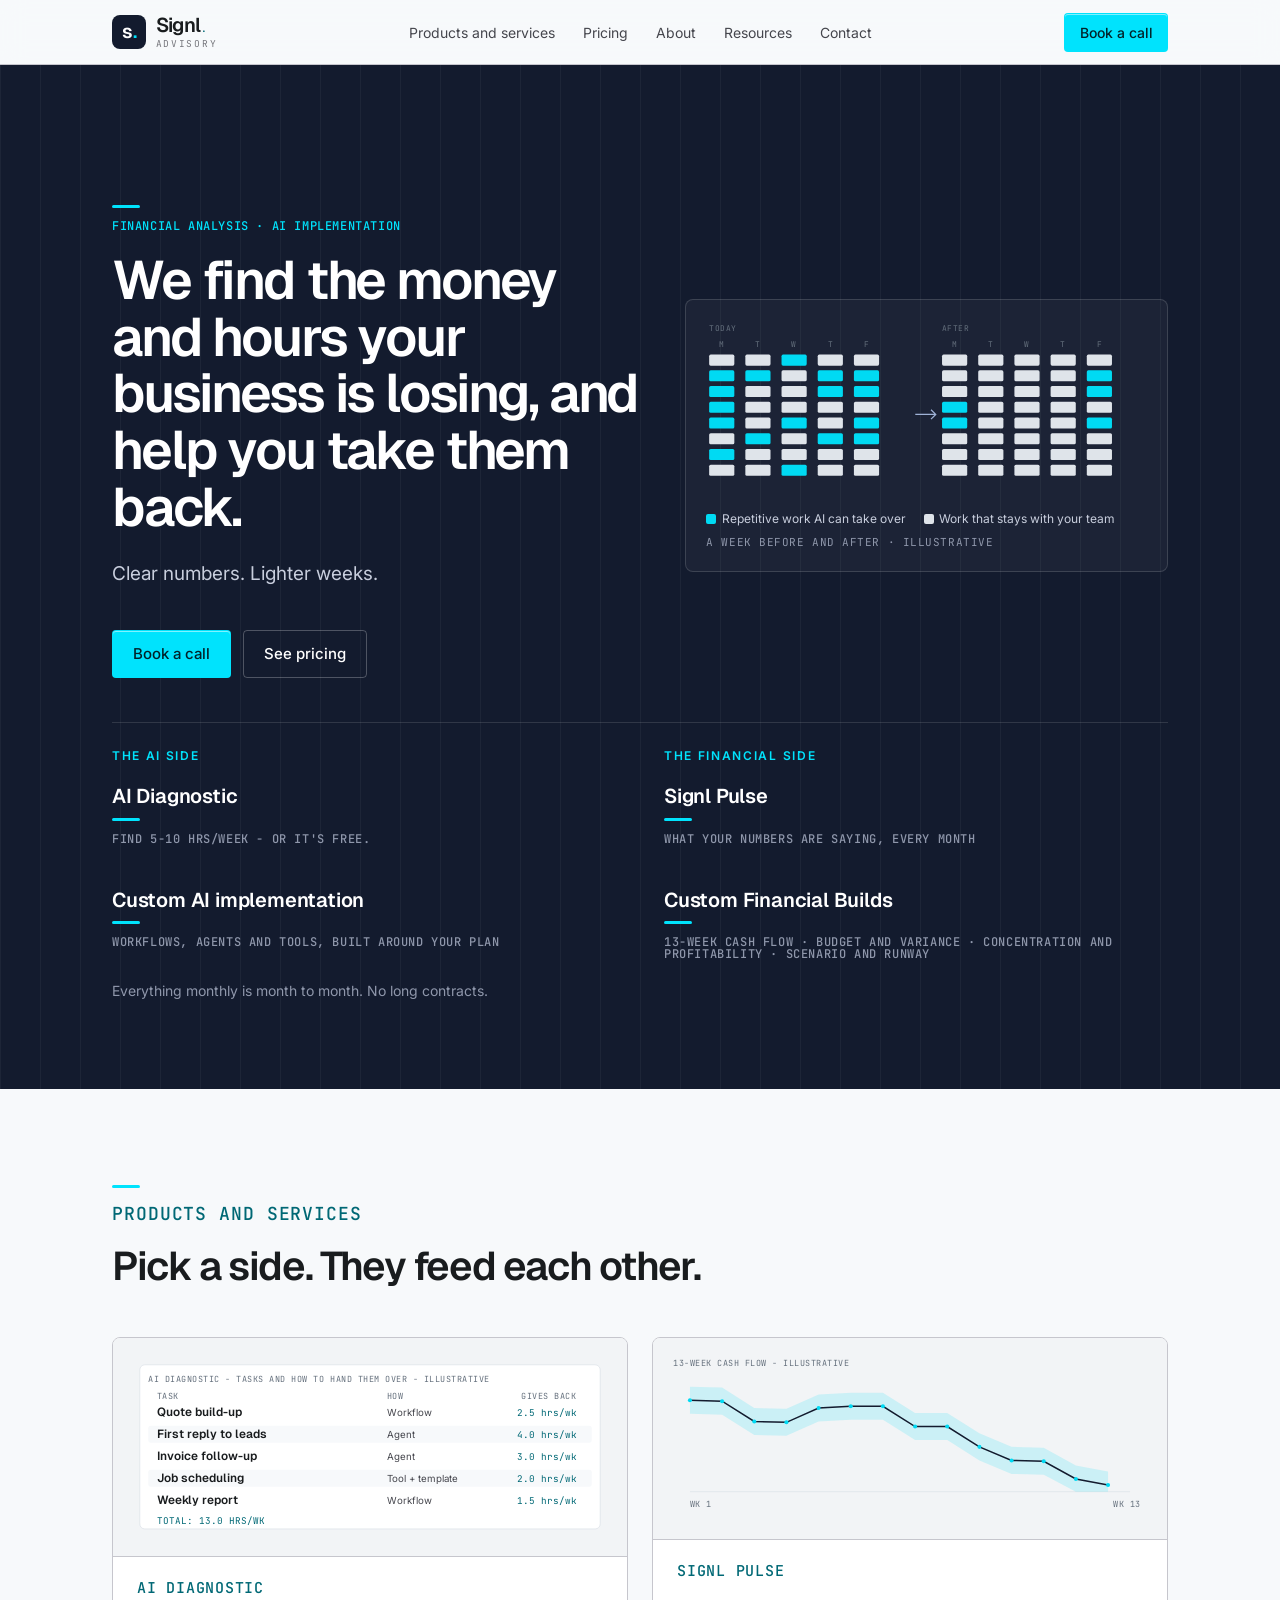
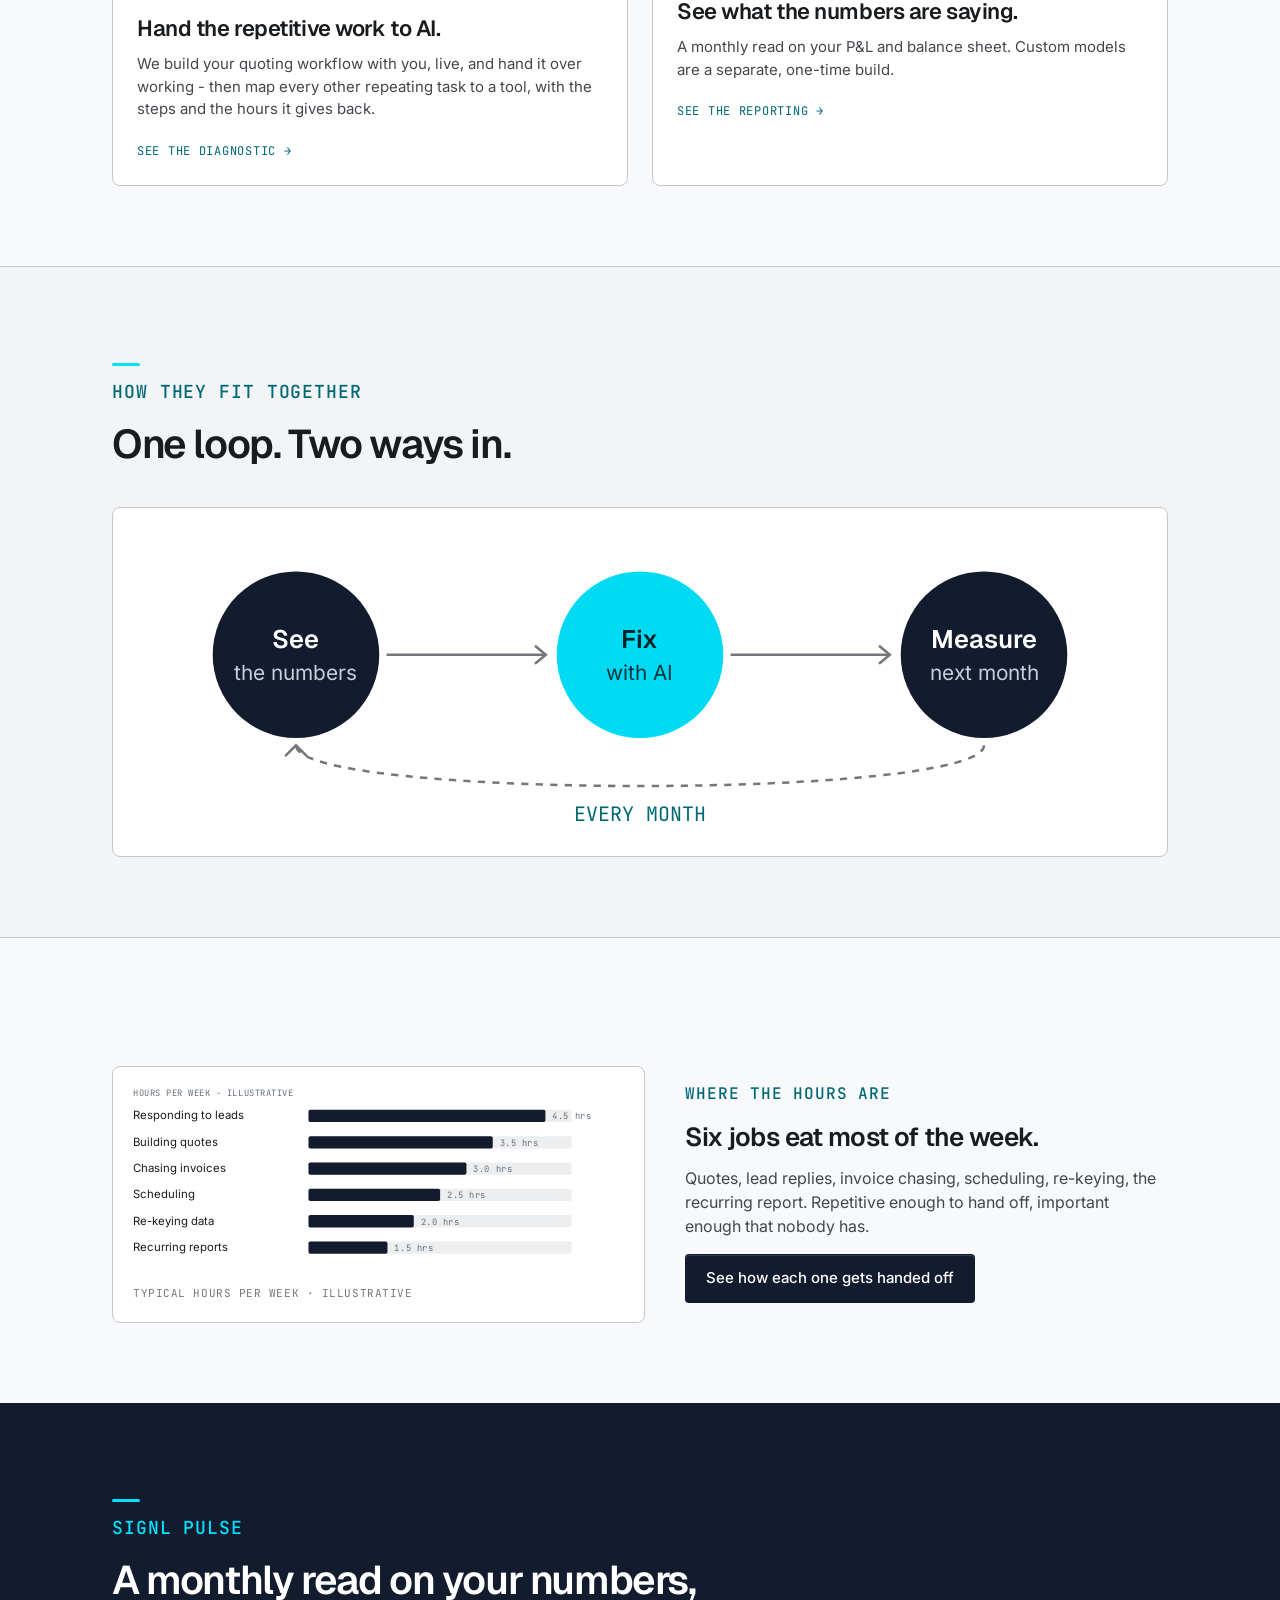
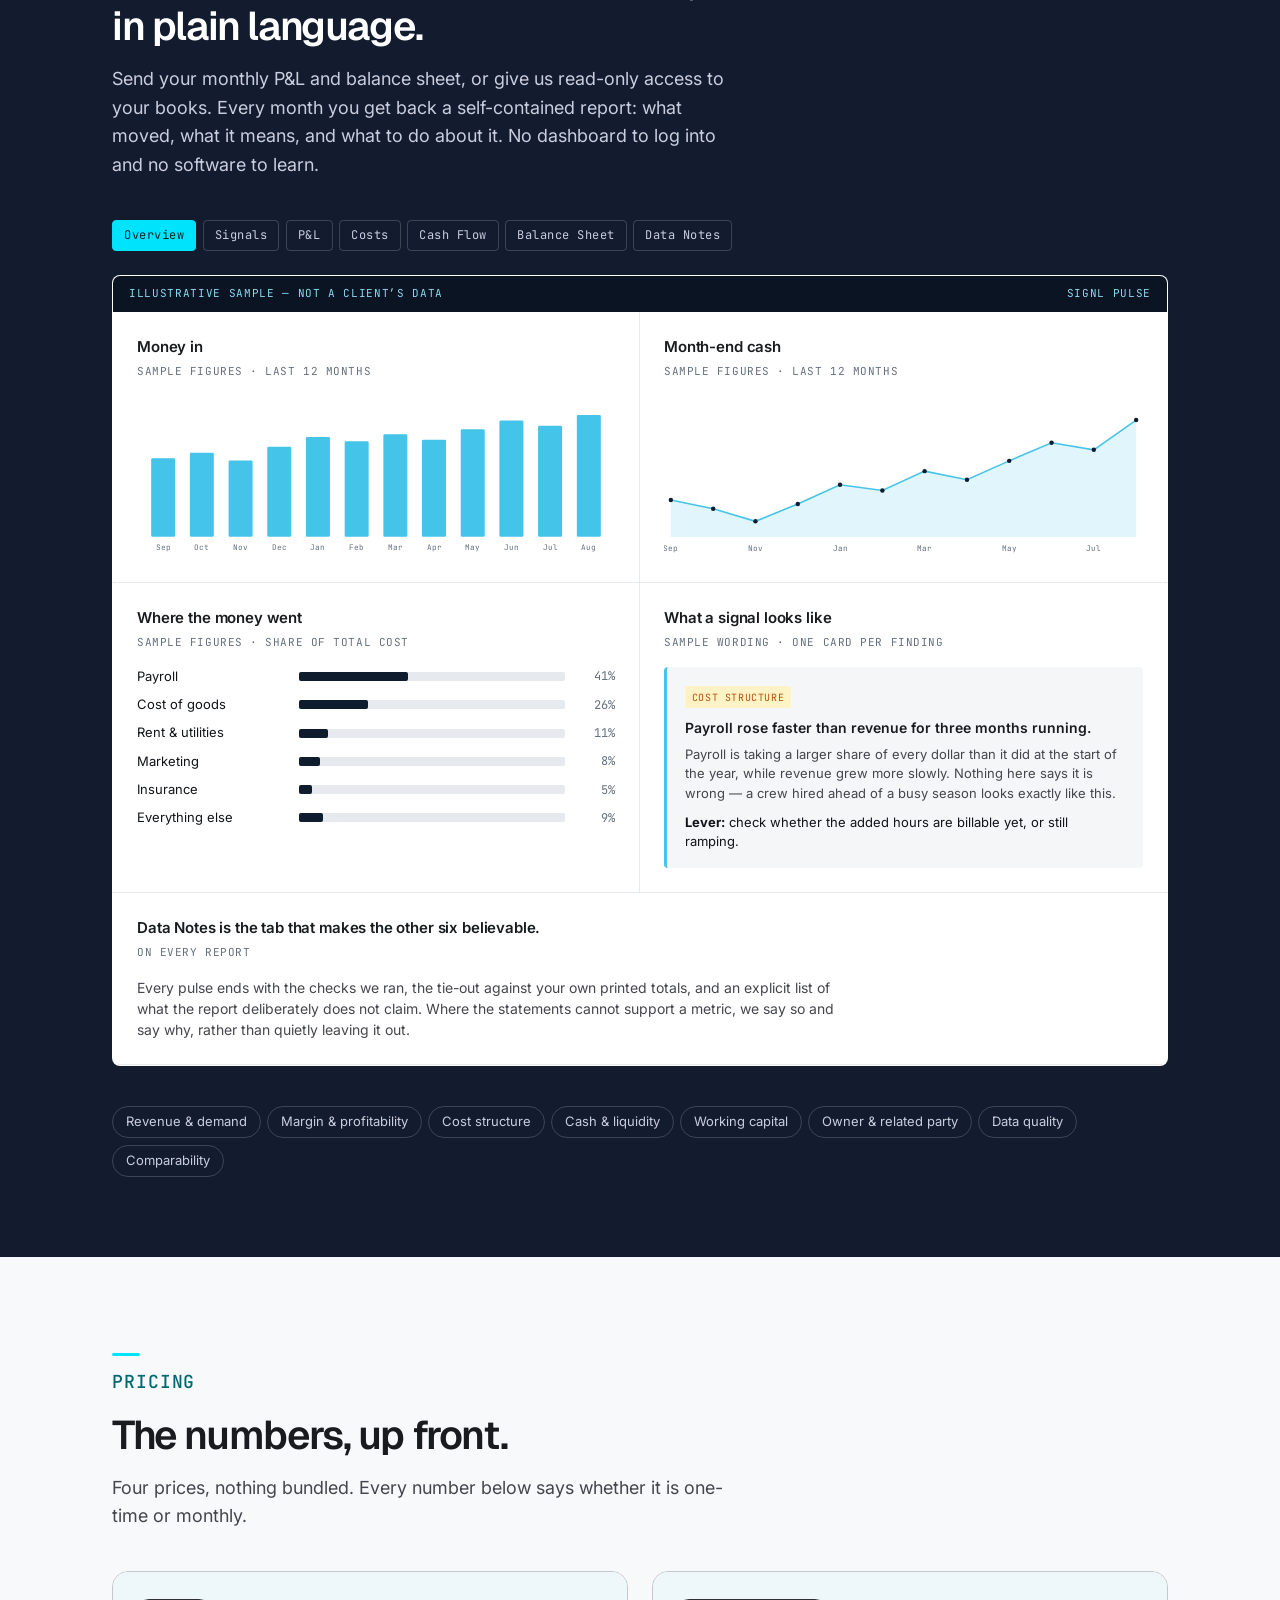
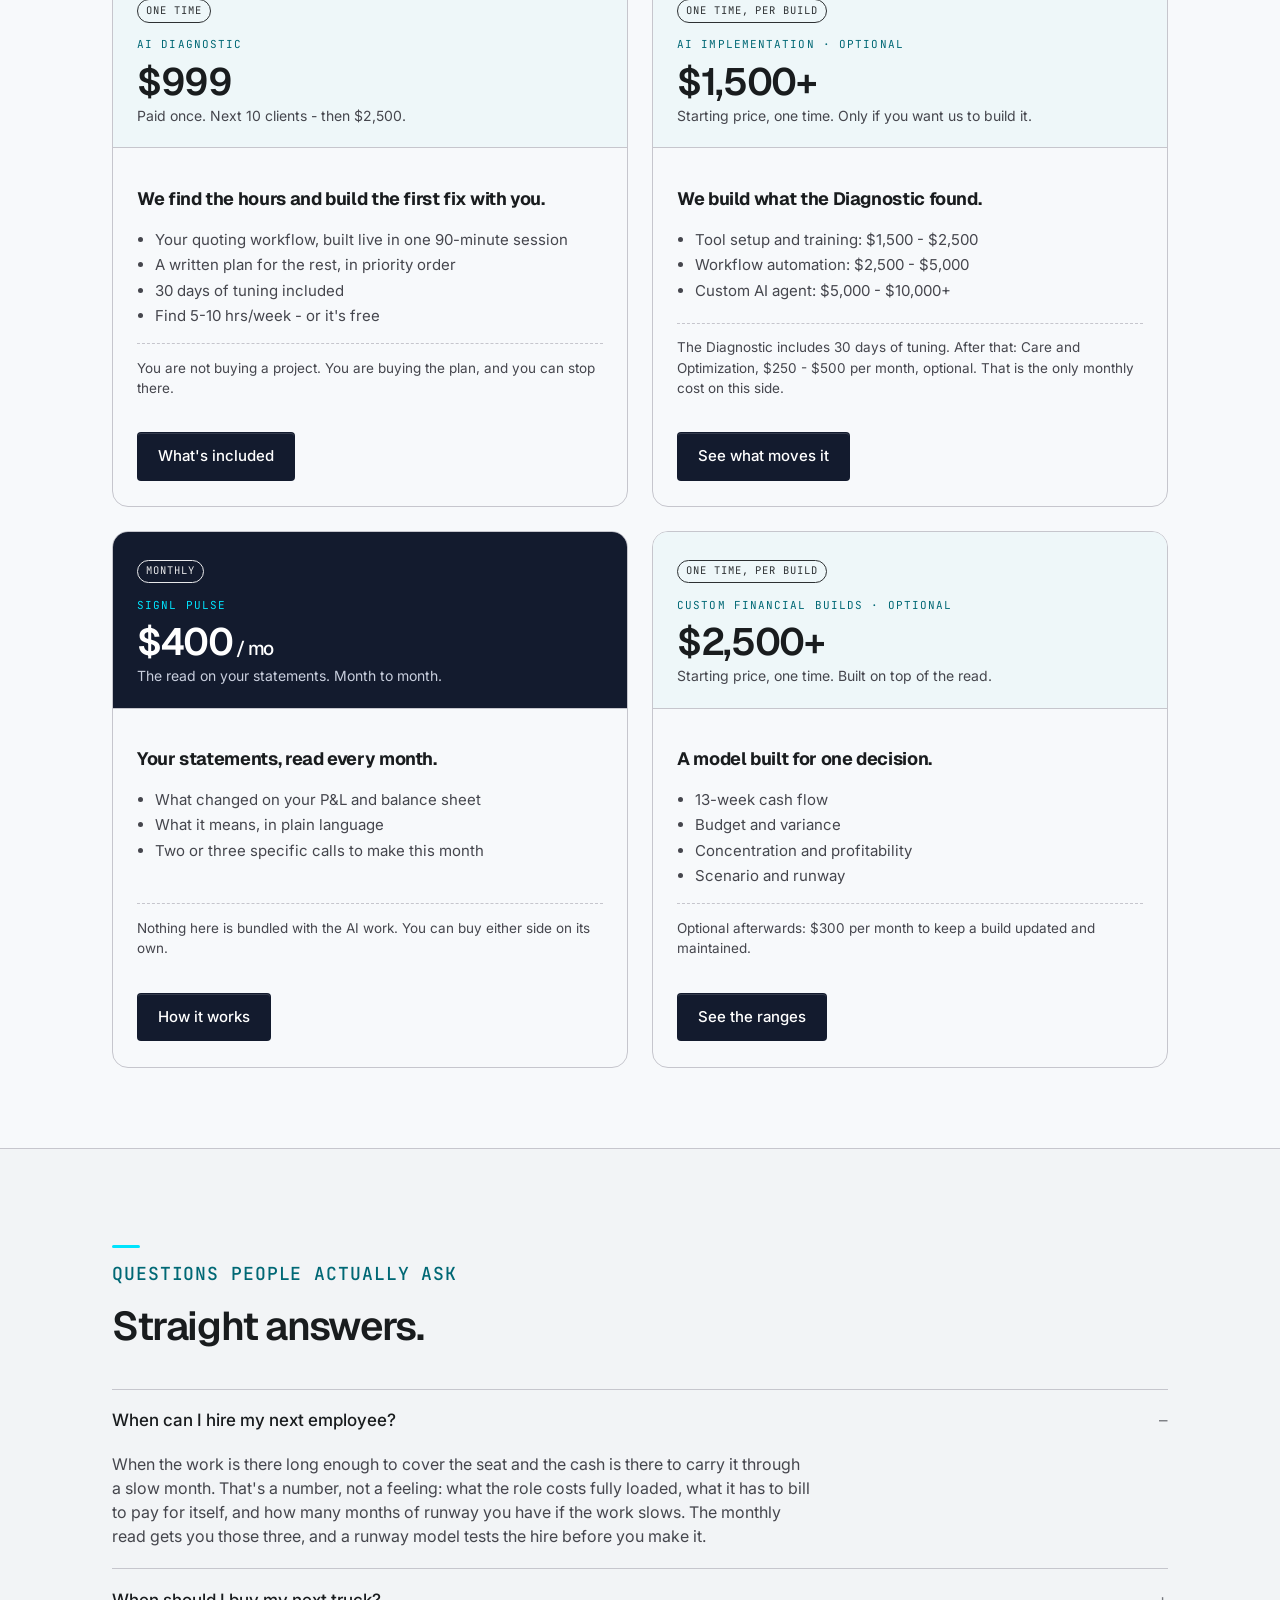
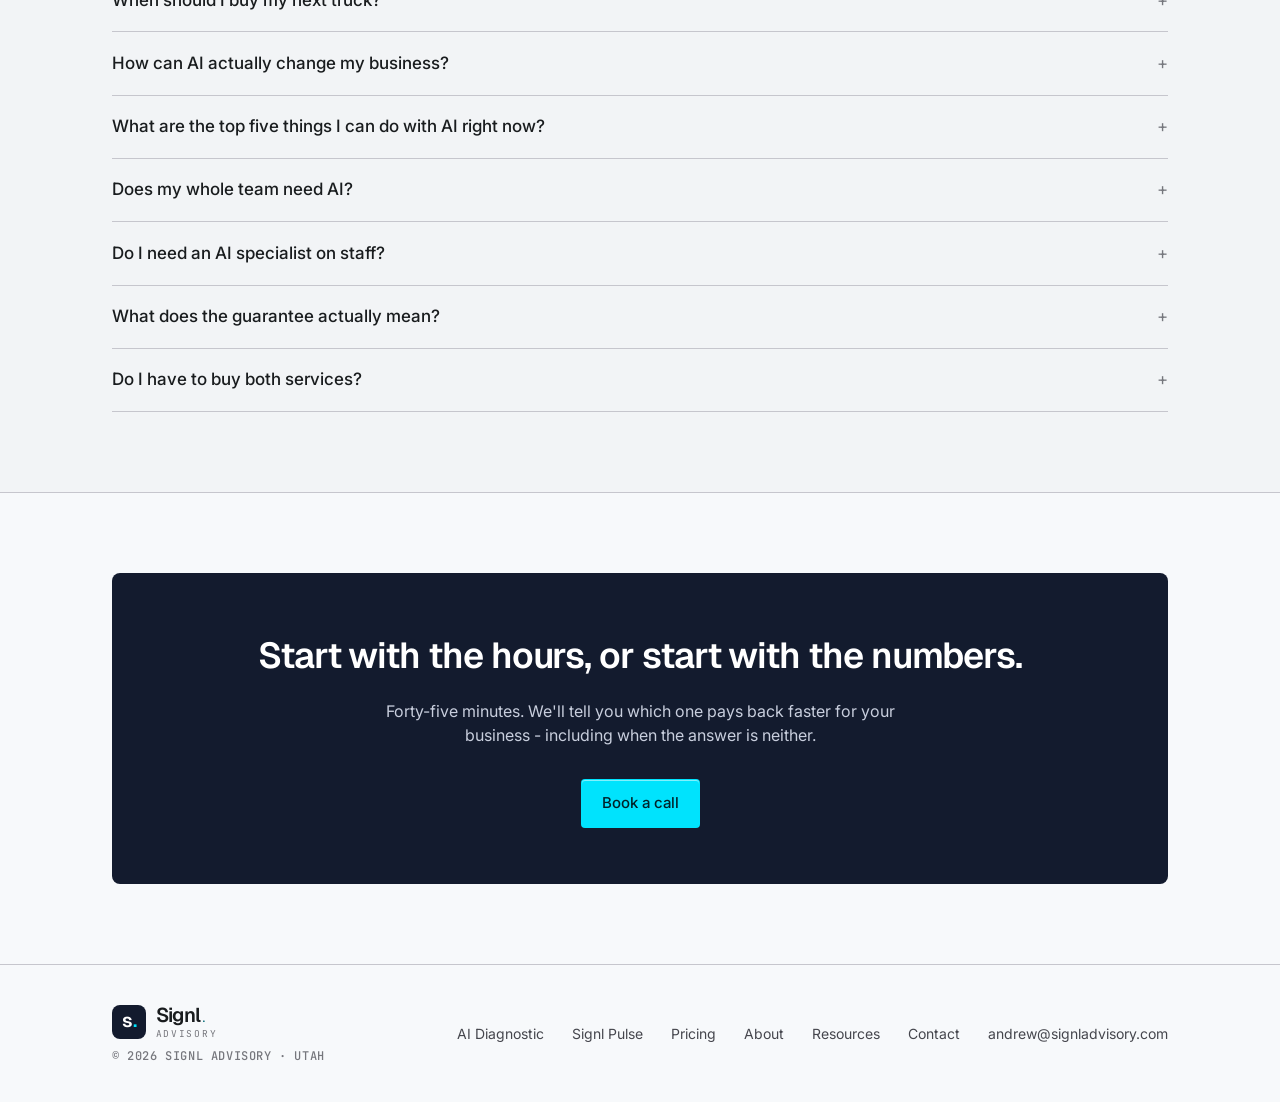
==== index.html @ 53917a28 "Update index.html" ====
<!DOCTYPE html>
<html lang="en">
<head>
<meta charset="utf-8">
<meta name="viewport" content="width=device-width, initial-scale=1">
<title>Signl. Advisory - find the money and hours your business is losing</title>
<meta name="description" content="We find the money and hours your business is losing, and help you take them back. AI Diagnostic, $999 flat. Signl Pulse, a monthly read on your business statements, $400 a month.">
<meta property="og:title" content="Signl. Advisory - find the money and hours your business is losing">
<meta property="og:description" content="We find the money and hours your business is losing, and help you take them back. AI Diagnostic, $999 flat. Signl Pulse, a monthly read on your business statements, $400 a month.">
<meta property="og:type" content="website">
<link rel="icon" href="data:image/svg+xml,%3Csvg xmlns='http://www.w3.org/2000/svg' viewBox='0 0 32 32'%3E%3Crect width='32' height='32' rx='7' fill='%23131b2e'/%3E%3Ctext x='8' y='23' font-family='Helvetica,Arial,sans-serif' font-size='19' font-weight='600' fill='%23ffffff'%3Es%3C/text%3E%3Crect x='20' y='19' width='4' height='4' fill='%2300e3fd'/%3E%3C/svg%3E">
<link rel="preconnect" href="https://fonts.googleapis.com">
<link rel="preconnect" href="https://fonts.gstatic.com" crossorigin>
<link href="https://fonts.googleapis.com/css2?family=Geist:wght@400;500;600&family=Inter:wght@400;500;600&family=JetBrains+Mono:wght@500;700&display=swap" rel="stylesheet">
<link rel="stylesheet" href="styles.css">
</head>
<body>

<header>
  <div class="wrap nav">
    <a class="lock" href="index.html" aria-label="Signl Advisory home">
      <span class="tile"><i>s<span class="dot">.</span></i></span>
      <span class="word"><b>Signl<span class="dot">.</span></b><span>ADVISORY</span></span>
    </a>
    <nav class="nav-links">
      <span class="navitem">
        <a href="services.html" class="">Products and services</a>
        <span class="dropdown">
          <a href="ai.html"><b>AI Diagnostic</b><span>Find the repetitive work and hand it to AI.</span></a>
          <a href="financial.html"><b>Signl Pulse</b><span>A monthly read on your statements. Custom models built on request.</span></a>
        </span>
      </span>
      <a href="pricing.html" class="">Pricing</a>
      <a href="about.html" class="">About</a>
      <a href="resources.html" class="">Resources</a>
      <a href="contact.html" class="">Contact</a>
    </nav>
    <a class="btn btn-signal btn-sm" href="https://cal.com/signl-advisory/discovery-session" target="_blank" rel="noopener">Book a call</a>
  </div>
</header>

<main id="top">

  <div class="hero">
    <div class="wrap">
      <div class="herogrid">
        <div>
          <p class="label">Financial analysis &middot; AI implementation</p>
          <h1 class="tight">We find the money and hours your business is losing, and help you take them back.</h1>
          <p class="lead">Clear numbers. Lighter weeks.</p>
          <div class="hero-cta">
            <a class="btn btn-signal" href="https://cal.com/signl-advisory/discovery-session" target="_blank" rel="noopener">Book a call</a>
            <a class="btn btn-ghost" style="border-color:rgba(255,255,255,.25);color:#fff" href="pricing.html">See pricing</a>
          </div>
        </div>
        <div class="visual">
<svg viewBox="0 0 560 230" role="img" aria-label="Illustrative comparison of repetitive work in a week before and after">
<style>.lbl{font-family:'JetBrains Mono',monospace;font-size:10px;fill:#65707D;letter-spacing:.06em}</style>
<text x="4" y="14" class="lbl">TODAY</text><text x="20" y="34" class="lbl" text-anchor="middle">M</text><rect x="4" y="44" width="32" height="14" rx="2" fill="#dfe4ea"/><rect x="4" y="64" width="32" height="14" rx="2" fill="#00daf3"/><rect x="4" y="84" width="32" height="14" rx="2" fill="#00daf3"/><rect x="4" y="104" width="32" height="14" rx="2" fill="#00daf3"/><rect x="4" y="124" width="32" height="14" rx="2" fill="#00daf3"/><rect x="4" y="144" width="32" height="14" rx="2" fill="#dfe4ea"/><rect x="4" y="164" width="32" height="14" rx="2" fill="#00daf3"/><rect x="4" y="184" width="32" height="14" rx="2" fill="#dfe4ea"/><text x="66" y="34" class="lbl" text-anchor="middle">T</text><rect x="50" y="44" width="32" height="14" rx="2" fill="#dfe4ea"/><rect x="50" y="64" width="32" height="14" rx="2" fill="#00daf3"/><rect x="50" y="84" width="32" height="14" rx="2" fill="#dfe4ea"/><rect x="50" y="104" width="32" height="14" rx="2" fill="#dfe4ea"/><rect x="50" y="124" width="32" height="14" rx="2" fill="#dfe4ea"/><rect x="50" y="144" width="32" height="14" rx="2" fill="#00daf3"/><rect x="50" y="164" width="32" height="14" rx="2" fill="#dfe4ea"/><rect x="50" y="184" width="32" height="14" rx="2" fill="#dfe4ea"/><text x="112" y="34" class="lbl" text-anchor="middle">W</text><rect x="96" y="44" width="32" height="14" rx="2" fill="#00daf3"/><rect x="96" y="64" width="32" height="14" rx="2" fill="#dfe4ea"/><rect x="96" y="84" width="32" height="14" rx="2" fill="#dfe4ea"/><rect x="96" y="104" width="32" height="14" rx="2" fill="#dfe4ea"/><rect x="96" y="124" width="32" height="14" rx="2" fill="#00daf3"/><rect x="96" y="144" width="32" height="14" rx="2" fill="#dfe4ea"/><rect x="96" y="164" width="32" height="14" rx="2" fill="#dfe4ea"/><rect x="96" y="184" width="32" height="14" rx="2" fill="#00daf3"/><text x="158" y="34" class="lbl" text-anchor="middle">T</text><rect x="142" y="44" width="32" height="14" rx="2" fill="#dfe4ea"/><rect x="142" y="64" width="32" height="14" rx="2" fill="#00daf3"/><rect x="142" y="84" width="32" height="14" rx="2" fill="#00daf3"/><rect x="142" y="104" width="32" height="14" rx="2" fill="#dfe4ea"/><rect x="142" y="124" width="32" height="14" rx="2" fill="#dfe4ea"/><rect x="142" y="144" width="32" height="14" rx="2" fill="#00daf3"/><rect x="142" y="164" width="32" height="14" rx="2" fill="#dfe4ea"/><rect x="142" y="184" width="32" height="14" rx="2" fill="#dfe4ea"/><text x="204" y="34" class="lbl" text-anchor="middle">F</text><rect x="188" y="44" width="32" height="14" rx="2" fill="#dfe4ea"/><rect x="188" y="64" width="32" height="14" rx="2" fill="#00daf3"/><rect x="188" y="84" width="32" height="14" rx="2" fill="#00daf3"/><rect x="188" y="104" width="32" height="14" rx="2" fill="#dfe4ea"/><rect x="188" y="124" width="32" height="14" rx="2" fill="#00daf3"/><rect x="188" y="144" width="32" height="14" rx="2" fill="#00daf3"/><rect x="188" y="164" width="32" height="14" rx="2" fill="#dfe4ea"/><rect x="188" y="184" width="32" height="14" rx="2" fill="#dfe4ea"/>
<text x="300" y="14" class="lbl">AFTER</text><text x="316" y="34" class="lbl" text-anchor="middle">M</text><rect x="300" y="44" width="32" height="14" rx="2" fill="#dfe4ea"/><rect x="300" y="64" width="32" height="14" rx="2" fill="#dfe4ea"/><rect x="300" y="84" width="32" height="14" rx="2" fill="#dfe4ea"/><rect x="300" y="104" width="32" height="14" rx="2" fill="#00daf3"/><rect x="300" y="124" width="32" height="14" rx="2" fill="#00daf3"/><rect x="300" y="144" width="32" height="14" rx="2" fill="#dfe4ea"/><rect x="300" y="164" width="32" height="14" rx="2" fill="#dfe4ea"/><rect x="300" y="184" width="32" height="14" rx="2" fill="#dfe4ea"/><text x="362" y="34" class="lbl" text-anchor="middle">T</text><rect x="346" y="44" width="32" height="14" rx="2" fill="#dfe4ea"/><rect x="346" y="64" width="32" height="14" rx="2" fill="#dfe4ea"/><rect x="346" y="84" width="32" height="14" rx="2" fill="#dfe4ea"/><rect x="346" y="104" width="32" height="14" rx="2" fill="#dfe4ea"/><rect x="346" y="124" width="32" height="14" rx="2" fill="#dfe4ea"/><rect x="346" y="144" width="32" height="14" rx="2" fill="#dfe4ea"/><rect x="346" y="164" width="32" height="14" rx="2" fill="#dfe4ea"/><rect x="346" y="184" width="32" height="14" rx="2" fill="#dfe4ea"/><text x="408" y="34" class="lbl" text-anchor="middle">W</text><rect x="392" y="44" width="32" height="14" rx="2" fill="#dfe4ea"/><rect x="392" y="64" width="32" height="14" rx="2" fill="#dfe4ea"/><rect x="392" y="84" width="32" height="14" rx="2" fill="#dfe4ea"/><rect x="392" y="104" width="32" height="14" rx="2" fill="#dfe4ea"/><rect x="392" y="124" width="32" height="14" rx="2" fill="#dfe4ea"/><rect x="392" y="144" width="32" height="14" rx="2" fill="#dfe4ea"/><rect x="392" y="164" width="32" height="14" rx="2" fill="#dfe4ea"/><rect x="392" y="184" width="32" height="14" rx="2" fill="#dfe4ea"/><text x="454" y="34" class="lbl" text-anchor="middle">T</text><rect x="438" y="44" width="32" height="14" rx="2" fill="#dfe4ea"/><rect x="438" y="64" width="32" height="14" rx="2" fill="#dfe4ea"/><rect x="438" y="84" width="32" height="14" rx="2" fill="#dfe4ea"/><rect x="438" y="104" width="32" height="14" rx="2" fill="#dfe4ea"/><rect x="438" y="124" width="32" height="14" rx="2" fill="#dfe4ea"/><rect x="438" y="144" width="32" height="14" rx="2" fill="#dfe4ea"/><rect x="438" y="164" width="32" height="14" rx="2" fill="#dfe4ea"/><rect x="438" y="184" width="32" height="14" rx="2" fill="#dfe4ea"/><text x="500" y="34" class="lbl" text-anchor="middle">F</text><rect x="484" y="44" width="32" height="14" rx="2" fill="#dfe4ea"/><rect x="484" y="64" width="32" height="14" rx="2" fill="#00daf3"/><rect x="484" y="84" width="32" height="14" rx="2" fill="#00daf3"/><rect x="484" y="104" width="32" height="14" rx="2" fill="#dfe4ea"/><rect x="484" y="124" width="32" height="14" rx="2" fill="#00daf3"/><rect x="484" y="144" width="32" height="14" rx="2" fill="#dfe4ea"/><rect x="484" y="164" width="32" height="14" rx="2" fill="#dfe4ea"/><rect x="484" y="184" width="32" height="14" rx="2" fill="#dfe4ea"/>
<path d="M266,120 L292,120 M286,114 L292,120 L286,126" stroke="#131b2e" stroke-width="1.6" fill="none"/>
</svg>
          <div class="legend">
            <span><i class="sw" style="background:#00daf3"></i>Repetitive work AI can take over</span>
            <span><i class="sw" style="background:#dfe4ea"></i>Work that stays with your team</span>
          </div>
          <p class="vcap">A week before and after &middot; illustrative</p>
        </div>
      </div>
      <div class="price-line">
        <div class="pl-side">
          <p class="pl-head">The AI side</p>
          <div class="pl-stats">
            <div><div class="num num-sm">AI Diagnostic</div><div class="label">Find 5-10 hrs/week - or it's free.</div></div>
            <div><div class="num num-sm">Custom AI implementation</div><div class="label">Workflows, agents and tools, built around your plan</div></div>
          </div>
        </div>
        <div class="pl-side">
          <p class="pl-head">The financial side</p>
          <div class="pl-stats">
            <div><div class="num num-sm">Signl Pulse</div><div class="label">What your numbers are saying, every month</div></div>
            <div><div class="num num-sm">Custom Financial Builds</div><div class="label">13-week cash flow &middot; budget and variance &middot; concentration and profitability &middot; scenario and runway</div></div>
          </div>
        </div>
      </div>
      <p class="pl-foot">Everything monthly is month to month. No long contracts.</p>
    </div>
  </div>

  <section>
    <div class="wrap">
      <div class="sec-head">
        <p class="label">Products and services</p>
        <h2>Pick a side. They feed each other.</h2>
      </div>
      <div class="doorgrid">
        <a class="door" href="ai.html">
          <div class="art">
<svg viewBox="0 0 560 210" role="img" aria-label="Illustrative page from an AI Diagnostic">
<style>.t{font-family:Inter,sans-serif;font-size:12px;fill:#191c1e}.s{font-family:Inter,sans-serif;font-size:12px;fill:#45464d}.n{font-family:'JetBrains Mono',monospace;font-size:11px;fill:#006875}.h{font-family:'JetBrains Mono',monospace;font-size:10px;fill:#65707D;letter-spacing:.06em}</style>
<rect x="8" y="8" width="544" height="194" rx="6" fill="#fff" stroke="#dfe4ea"/>
<text x="18" y="28" class="h">AI DIAGNOSTIC - TASKS AND HOW TO HAND THEM OVER - ILLUSTRATIVE</text>
<text x="28" y="48" class="h">TASK</text><text x="300" y="48" class="h">HOW</text><text x="524" y="48" text-anchor="end" class="h">GIVES BACK</text>
<rect x="18" y="54" width="524" height="20" rx="3" fill="#ffffff"/><text x="28" y="68" class="t">Quote build-up</text><text x="300" y="68" class="s">Workflow</text><text x="524" y="68" text-anchor="end" class="n">2.5 hrs/wk</text><rect x="18" y="80" width="524" height="20" rx="3" fill="#f7f9fb"/><text x="28" y="94" class="t">First reply to leads</text><text x="300" y="94" class="s">Agent</text><text x="524" y="94" text-anchor="end" class="n">4.0 hrs/wk</text><rect x="18" y="106" width="524" height="20" rx="3" fill="#ffffff"/><text x="28" y="120" class="t">Invoice follow-up</text><text x="300" y="120" class="s">Agent</text><text x="524" y="120" text-anchor="end" class="n">3.0 hrs/wk</text><rect x="18" y="132" width="524" height="20" rx="3" fill="#f7f9fb"/><text x="28" y="146" class="t">Job scheduling</text><text x="300" y="146" class="s">Tool + template</text><text x="524" y="146" text-anchor="end" class="n">2.0 hrs/wk</text><rect x="18" y="158" width="524" height="20" rx="3" fill="#ffffff"/><text x="28" y="172" class="t">Weekly report</text><text x="300" y="172" class="s">Workflow</text><text x="524" y="172" text-anchor="end" class="n">1.5 hrs/wk</text>
<text x="28" y="196" class="n">TOTAL: 13.0 HRS/WK</text>
</svg>
          </div>
          <div class="body">
            <p class="label" style="color:var(--signal-deep)">AI Diagnostic</p>
            <h3>Hand the repetitive work to AI.</h3>
            <p>We build your quoting workflow with you, live, and hand it over working - then map every other repeating task to a tool, with the steps and the hours it gives back.</p>
            <span class="go">See the diagnostic &rarr;</span>
          </div>
        </a>
        <a class="door" href="financial.html">
          <div class="art">
<svg viewBox="0 0 560 190" role="img" aria-label="Illustrative 13-week cash flow">
<style>.lbl{font-family:'JetBrains Mono',monospace;font-size:10px;fill:#65707D}</style>
<text x="0" y="10" class="lbl">13-WEEK CASH FLOW - ILLUSTRATIVE</text>
<line x1="20" y1="158" x2="540" y2="158" stroke="#dfe4ea"/>
<path d="M20,34 L58,35 L96,59 L134,60 L172,43 L210,41 L248,41 L286,65 L324,65 L362,89 L400,105 L438,106 L476,127 L514,134 L514,158 L476,158 L438,138 L400,137 L362,121 L324,97 L286,97 L248,73 L210,73 L172,75 L134,92 L96,91 L58,67 L20,66 Z" fill="rgba(0,218,243,.16)"/>
<path d="M20,50 L58,51 L96,75 L134,76 L172,59 L210,57 L248,57 L286,81 L324,81 L362,105 L400,121 L438,122 L476,143 L514,150" fill="none" stroke="#131b2e" stroke-width="1.8"/>
<circle cx="20" cy="50" r="2.4" fill="#00daf3"/><circle cx="58" cy="51" r="2.4" fill="#00daf3"/><circle cx="96" cy="75" r="2.4" fill="#00daf3"/><circle cx="134" cy="76" r="2.4" fill="#00daf3"/><circle cx="172" cy="59" r="2.4" fill="#00daf3"/><circle cx="210" cy="57" r="2.4" fill="#00daf3"/><circle cx="248" cy="57" r="2.4" fill="#00daf3"/><circle cx="286" cy="81" r="2.4" fill="#00daf3"/><circle cx="324" cy="81" r="2.4" fill="#00daf3"/><circle cx="362" cy="105" r="2.4" fill="#00daf3"/><circle cx="400" cy="121" r="2.4" fill="#00daf3"/><circle cx="438" cy="122" r="2.4" fill="#00daf3"/><circle cx="476" cy="143" r="2.4" fill="#00daf3"/><circle cx="514" cy="150" r="2.4" fill="#00daf3"/>
<text x="20" y="176" class="lbl">WK 1</text><text x="520" y="176" class="lbl">WK 13</text>
</svg>
          </div>
          <div class="body">
            <p class="label" style="color:var(--signal-deep)">Signl Pulse</p>
            <h3>See what the numbers are saying.</h3>
            <p>A monthly read on your P&amp;L and balance sheet. Custom models are a separate, one-time build.</p>
            <span class="go">See the reporting &rarr;</span>
          </div>
        </a>
      </div>
    </div>
  </section>

  <section class="alt">
    <div class="wrap">
      <div class="sec-head">
        <p class="label">How they fit together</p>
        <h2>One loop. Two ways in.</h2>
      </div>
      <div class="visual" style="margin-top:2.5rem">
<svg viewBox="0 0 560 170" role="img" aria-label="The loop: see where it goes, fix what is fixable, watch it move">
<style>.t{font-family:Geist,sans-serif;font-size:14px;font-weight:600;fill:#191c1e}.n{font-family:'JetBrains Mono',monospace;font-size:11px;fill:#006875}.s{font-family:Inter,sans-serif;font-size:11.5px;fill:#45464d}</style>
<circle cx="90" cy="70" r="46" fill="#131b2e"/><text x="90" y="66" text-anchor="middle" class="t" style="fill:#fff">See</text><text x="90" y="84" text-anchor="middle" class="s" style="fill:#c8cedd">the numbers</text>
<circle cx="280" cy="70" r="46" fill="#00daf3"/><text x="280" y="66" text-anchor="middle" class="t" style="fill:#00232a">Fix</text><text x="280" y="84" text-anchor="middle" class="s" style="fill:#00343d">with AI</text>
<circle cx="470" cy="70" r="46" fill="#131b2e"/><text x="470" y="66" text-anchor="middle" class="t" style="fill:#fff">Measure</text><text x="470" y="84" text-anchor="middle" class="s" style="fill:#c8cedd">next month</text>
<path d="M140,70 L228,70" stroke="#76777d" stroke-width="1.4"/><path d="M222,65 L228,70 L222,75" stroke="#76777d" stroke-width="1.4" fill="none"/>
<path d="M330,70 L418,70" stroke="#76777d" stroke-width="1.4"/><path d="M412,65 L418,70 L412,75" stroke="#76777d" stroke-width="1.4" fill="none"/>
<path d="M470,120 C470,150 90,150 90,120" stroke="#76777d" stroke-width="1.4" fill="none" stroke-dasharray="4 4"/><path d="M96,126 L90,120 L84,126" stroke="#76777d" stroke-width="1.4" fill="none"/>
<text x="280" y="162" text-anchor="middle" class="n">EVERY MONTH</text>
</svg>
      </div>
    </div>
  </section>

  <section>
    <div class="wrap">
      <div class="split">
        <div class="visual">
<svg viewBox="0 0 560 210" role="img" aria-label="Illustrative hours per week by task">
<style>.lbl{font-family:'JetBrains Mono',monospace;font-size:10px;fill:#65707D}.lbl2{font-family:Inter,sans-serif;font-size:13px;fill:#191c1e}</style>
<text x="0" y="10" class="lbl">HOURS PER WEEK - ILLUSTRATIVE</text>
<text x="0" y="37" class="lbl2">Responding to leads</text><rect x="200" y="26" width="300" height="14" rx="2" fill="#eceef0"/><rect x="200" y="26" width="270" height="14" rx="2" fill="#131b2e"/><text x="478" y="37" class="lbl">4.5 hrs</text><text x="0" y="67" class="lbl2">Building quotes</text><rect x="200" y="56" width="300" height="14" rx="2" fill="#eceef0"/><rect x="200" y="56" width="210" height="14" rx="2" fill="#131b2e"/><text x="418" y="67" class="lbl">3.5 hrs</text><text x="0" y="97" class="lbl2">Chasing invoices</text><rect x="200" y="86" width="300" height="14" rx="2" fill="#eceef0"/><rect x="200" y="86" width="180" height="14" rx="2" fill="#131b2e"/><text x="388" y="97" class="lbl">3.0 hrs</text><text x="0" y="127" class="lbl2">Scheduling</text><rect x="200" y="116" width="300" height="14" rx="2" fill="#eceef0"/><rect x="200" y="116" width="150" height="14" rx="2" fill="#131b2e"/><text x="358" y="127" class="lbl">2.5 hrs</text><text x="0" y="157" class="lbl2">Re-keying data</text><rect x="200" y="146" width="300" height="14" rx="2" fill="#eceef0"/><rect x="200" y="146" width="120" height="14" rx="2" fill="#131b2e"/><text x="328" y="157" class="lbl">2.0 hrs</text><text x="0" y="187" class="lbl2">Recurring reports</text><rect x="200" y="176" width="300" height="14" rx="2" fill="#eceef0"/><rect x="200" y="176" width="90" height="14" rx="2" fill="#131b2e"/><text x="298" y="187" class="lbl">1.5 hrs</text>
</svg>
          <p class="vcap">Typical hours per week &middot; illustrative</p>
        </div>
        <div>
          <p class="label" style="color:var(--signal-deep)">Where the hours are</p>
          <h3>Six jobs eat most of the week.</h3>
          <p>Quotes, lead replies, invoice chasing, scheduling, re-keying, the recurring report. Repetitive enough to hand off, important enough that nobody has.</p>
          <a class="btn btn-primary" href="ai.html">See how each one gets handed off</a>
        </div>
      </div>
    </div>
  </section>

  <section id="financial" class="pulse">
    <div class="wrap">
      <div class="sec-head">
        <p class="label">Signl Pulse</p>
        <h2>A monthly read on your numbers, in plain language.</h2>
        <p>Send your monthly P&amp;L and balance sheet, or give us read-only access to your books. Every month you get back a self-contained report: what moved, what it means, and what to do about it. No dashboard to log into and no software to learn.</p>
      </div>

      <div class="tabstrip" role="tablist" aria-label="Sample report views">
        <button type="button" class="on" data-view="overview" role="tab" aria-selected="true">Overview</button><button type="button" data-view="signals" role="tab" aria-selected="false">Signals</button><button type="button" data-view="pnl" role="tab" aria-selected="false">P&amp;L</button><button type="button" data-view="costs" role="tab" aria-selected="false">Costs</button><button type="button" data-view="cashflow" role="tab" aria-selected="false">Cash Flow</button><button type="button" data-view="balance" role="tab" aria-selected="false">Balance Sheet</button><button type="button" data-view="datanotes" role="tab" aria-selected="false">Data Notes</button>
      </div>

      <div class="sample">
        <div class="sample-bar"><span>ILLUSTRATIVE SAMPLE &mdash; NOT A CLIENT&rsquo;S DATA</span><span>SIGNL PULSE</span></div>
        <div class="sview" data-view="overview">
          <div class="sample-grid">

          <div class="panel">
            <h4>Money in</h4>
            <p class="cap">Sample figures &middot; last 12 months</p>
            <svg viewBox="0 0 560 190" role="img" aria-label="Illustrative monthly revenue bars"><rect x="16.6" y="74.2" width="28.1" height="91.8" rx="1.5" fill="#45C4E9"/><text x="30.7" y="182" text-anchor="middle" class="cx">Sep</text><rect x="61.9" y="67.6" width="28.1" height="98.4" rx="1.5" fill="#45C4E9"/><text x="76.0" y="182" text-anchor="middle" class="cx">Oct</text><rect x="107.3" y="76.7" width="28.1" height="89.3" rx="1.5" fill="#45C4E9"/><text x="121.3" y="182" text-anchor="middle" class="cx">Nov</text><rect x="152.6" y="60.7" width="28.1" height="105.3" rx="1.5" fill="#45C4E9"/><text x="166.7" y="182" text-anchor="middle" class="cx">Dec</text><rect x="197.9" y="49.1" width="28.1" height="116.9" rx="1.5" fill="#45C4E9"/><text x="212.0" y="182" text-anchor="middle" class="cx">Jan</text><rect x="243.3" y="54.1" width="28.1" height="111.9" rx="1.5" fill="#45C4E9"/><text x="257.3" y="182" text-anchor="middle" class="cx">Feb</text><rect x="288.6" y="45.9" width="28.1" height="120.1" rx="1.5" fill="#45C4E9"/><text x="302.7" y="182" text-anchor="middle" class="cx">Mar</text><rect x="333.9" y="52.5" width="28.1" height="113.5" rx="1.5" fill="#45C4E9"/><text x="348.0" y="182" text-anchor="middle" class="cx">Apr</text><rect x="379.3" y="40.0" width="28.1" height="126.0" rx="1.5" fill="#45C4E9"/><text x="393.3" y="182" text-anchor="middle" class="cx">May</text><rect x="424.6" y="29.9" width="28.1" height="136.1" rx="1.5" fill="#45C4E9"/><text x="438.7" y="182" text-anchor="middle" class="cx">Jun</text><rect x="469.9" y="36.0" width="28.1" height="130.0" rx="1.5" fill="#45C4E9"/><text x="484.0" y="182" text-anchor="middle" class="cx">Jul</text><rect x="515.3" y="23.4" width="28.1" height="142.6" rx="1.5" fill="#45C4E9"/><text x="529.3" y="182" text-anchor="middle" class="cx">Aug</text></svg>
          </div>
          <div class="panel">
            <h4>Month-end cash</h4>
            <p class="cap">Sample figures &middot; last 12 months</p>
            <svg viewBox="0 0 560 190" role="img" aria-label="Illustrative month-end cash line"><path d="M8.0,122.8 L57.5,133.0 L106.9,147.7 L156.4,127.4 L205.8,105.0 L255.3,111.7 L304.7,89.0 L354.2,99.1 L403.6,77.0 L453.1,55.8 L502.5,64.1 L552.0,29.3 L552.0,166 L8.0,166 Z" fill="rgba(69,196,233,.16)"/><path d="M8.0,122.8 L57.5,133.0 L106.9,147.7 L156.4,127.4 L205.8,105.0 L255.3,111.7 L304.7,89.0 L354.2,99.1 L403.6,77.0 L453.1,55.8 L502.5,64.1 L552.0,29.3" fill="none" stroke="#45C4E9" stroke-width="1.8"/><circle cx="8.0" cy="122.8" r="2.6" fill="#0F1C2E"/><circle cx="57.5" cy="133.0" r="2.6" fill="#0F1C2E"/><circle cx="106.9" cy="147.7" r="2.6" fill="#0F1C2E"/><circle cx="156.4" cy="127.4" r="2.6" fill="#0F1C2E"/><circle cx="205.8" cy="105.0" r="2.6" fill="#0F1C2E"/><circle cx="255.3" cy="111.7" r="2.6" fill="#0F1C2E"/><circle cx="304.7" cy="89.0" r="2.6" fill="#0F1C2E"/><circle cx="354.2" cy="99.1" r="2.6" fill="#0F1C2E"/><circle cx="403.6" cy="77.0" r="2.6" fill="#0F1C2E"/><circle cx="453.1" cy="55.8" r="2.6" fill="#0F1C2E"/><circle cx="502.5" cy="64.1" r="2.6" fill="#0F1C2E"/><circle cx="552.0" cy="29.3" r="2.6" fill="#0F1C2E"/><text x="8.0" y="182" text-anchor="middle" class="cx">Sep</text><text x="106.9" y="182" text-anchor="middle" class="cx">Nov</text><text x="205.8" y="182" text-anchor="middle" class="cx">Jan</text><text x="304.7" y="182" text-anchor="middle" class="cx">Mar</text><text x="403.6" y="182" text-anchor="middle" class="cx">May</text><text x="502.5" y="182" text-anchor="middle" class="cx">Jul</text></svg>
          </div>
          <div class="panel">
            <h4>Where the money went</h4>
            <p class="cap">Sample figures &middot; share of total cost</p>
            <div class="shrow"><span class="shname">Payroll</span><span class="shbar"><i style="width:41%"></i></span><span class="shpct">41%</span></div><div class="shrow"><span class="shname">Cost of goods</span><span class="shbar"><i style="width:26%"></i></span><span class="shpct">26%</span></div><div class="shrow"><span class="shname">Rent & utilities</span><span class="shbar"><i style="width:11%"></i></span><span class="shpct">11%</span></div><div class="shrow"><span class="shname">Marketing</span><span class="shbar"><i style="width:8%"></i></span><span class="shpct">8%</span></div><div class="shrow"><span class="shname">Insurance</span><span class="shbar"><i style="width:5%"></i></span><span class="shpct">5%</span></div><div class="shrow"><span class="shname">Everything else</span><span class="shbar"><i style="width:9%"></i></span><span class="shpct">9%</span></div>
          </div>
          <div class="panel">
            <h4>What a signal looks like</h4>
            <p class="cap">Sample wording &middot; one card per finding</p>
            <div class="sigcard">
              <span class="chip">COST STRUCTURE</span>
              <h5>Payroll rose faster than revenue for three months running.</h5>
              <p>Payroll is taking a larger share of every dollar than it did at the start of the year, while revenue grew more slowly. Nothing here says it is wrong &mdash; a crew hired ahead of a busy season looks exactly like this.</p>
              <p class="lever"><b>Lever:</b> check whether the added hours are billable yet, or still ramping.</p>
            </div>
          </div>
          <div class="panel fullpanel">
            <h4>Data Notes is the tab that makes the other six believable.</h4>
            <p class="cap">On every report</p>
            <p style="margin:0;color:#45464d;font-size:14px;max-width:80ch">Every pulse ends with the checks we ran, the tie-out against your own printed totals, and an explicit list of what the report deliberately does not claim. Where the statements cannot support a metric, we say so and say why, rather than quietly leaving it out.</p>
          </div>
          </div>
        </div>
        <div class="sview" data-view="signals" hidden>
          <div class="sample-grid">
            <div class="panel fullpanel">
              <h4>The findings, strongest first</h4>
              <p class="cap">Sample wording &middot; five signals fired this month, the strongest four are here</p>
              <div class="siggrid">
                <div class="sigcard">
                  <span class="chip">COST STRUCTURE</span>
                  <h5>Payroll rose faster than revenue for three months running.</h5>
                  <p>Payroll is taking a larger share of every dollar than it did at the start of the year, while revenue grew more slowly. Nothing here says it is wrong &mdash; a crew hired ahead of a busy season looks exactly like this.</p>
                  <p class="lever"><b>Lever:</b> check whether the added hours are billable yet, or still ramping.</p>
                </div>
                <div class="sigcard">
                  <span class="chip">REVENUE &amp; DEMAND</span>
                  <h5>Growth is coming from one revenue line, not all of them.</h5>
                  <p>Total revenue is up nine months in a row, but one line is doing most of the lifting. The others are roughly flat, so the headline number is less diversified than it looks.</p>
                  <p class="lever"><b>Lever:</b> know which line is load-bearing before deciding where next year's effort goes.</p>
                </div>
                <div class="sigcard">
                  <span class="chip">CASH &amp; LIQUIDITY</span>
                  <h5>Cash is building faster than profit.</h5>
                  <p>Month-end cash has climbed most of the year and finished August at $96,040. Collections are running ahead of the P&amp;L, which is what a healthy order book looks like on cash-basis books.</p>
                  <p class="lever"><b>Lever:</b> decide what the cushion is for before it quietly becomes spending money.</p>
                </div>
                <div class="sigcard">
                  <span class="chip">MARGIN &amp; PROFITABILITY</span>
                  <h5>Gross margin held inside its usual band all year.</h5>
                  <p>Pricing discipline is intact: margin never left its normal range, including through the busy months. This one is a confirmed strength, not a problem.</p>
                  <p class="lever"><b>Lever:</b> whatever quoting did this year, write it down and repeat it.</p>
                </div>
              </div>
            </div>
          </div>
        </div>
        <div class="sview" data-view="pnl" hidden>
          <div class="sample-grid">
            <div class="panel fullpanel">
              <h4>Profit &amp; loss</h4>
              <p class="cap">Sample figures &middot; August, against July and last August</p>
              <table class="stable">
                <tr><th></th><th class="num">This month</th><th class="num">Last month</th><th class="num">Same month last year</th></tr>
                <tr><td>Revenue</td><td class="num">$184,212</td><td class="num">$172,555</td><td class="num">$121,940</td></tr>
                <tr><td>Cost of goods</td><td class="num">$41,900</td><td class="num">$40,120</td><td class="num">$29,480</td></tr>
                <tr class="tot"><td>Gross profit</td><td class="num">$142,312</td><td class="num">$132,435</td><td class="num">$92,460</td></tr>
                <tr><td>Payroll</td><td class="num">$66,010</td><td class="num">$63,240</td><td class="num">$44,300</td></tr>
                <tr><td>Rent &amp; utilities</td><td class="num">$17,710</td><td class="num">$17,710</td><td class="num">$15,400</td></tr>
                <tr><td>Marketing</td><td class="num">$12,880</td><td class="num">$14,620</td><td class="num">$6,100</td></tr>
                <tr><td>Insurance</td><td class="num">$8,050</td><td class="num">$8,050</td><td class="num">$6,720</td></tr>
                <tr><td>Everything else</td><td class="num">$14,490</td><td class="num">$10,560</td><td class="num">$6,600</td></tr>
                <tr class="tot"><td>Operating income</td><td class="num">$23,172</td><td class="num">$18,255</td><td class="num">$13,340</td></tr>
              </table>
            </div>
          </div>
        </div>
        <div class="sview" data-view="costs" hidden>
          <div class="sample-grid">
            <div class="panel">
              <h4>Where the money went</h4>
              <p class="cap">Sample figures &middot; share of total cost</p>
              <div class="shrow"><span class="shname">Payroll</span><span class="shbar"><i style="width:41%"></i></span><span class="shpct">41%</span></div><div class="shrow"><span class="shname">Cost of goods</span><span class="shbar"><i style="width:26%"></i></span><span class="shpct">26%</span></div><div class="shrow"><span class="shname">Rent &amp; utilities</span><span class="shbar"><i style="width:11%"></i></span><span class="shpct">11%</span></div><div class="shrow"><span class="shname">Marketing</span><span class="shbar"><i style="width:8%"></i></span><span class="shpct">8%</span></div><div class="shrow"><span class="shname">Insurance</span><span class="shbar"><i style="width:5%"></i></span><span class="shpct">5%</span></div><div class="shrow"><span class="shname">Everything else</span><span class="shbar"><i style="width:9%"></i></span><span class="shpct">9%</span></div>
            </div>
            <div class="panel">
              <h4>What moved</h4>
              <p class="cap">Sample figures &middot; against last month</p>
              <table class="stable">
                <tr><th></th><th class="num">This month</th><th class="num">Change</th></tr>
                <tr><td>Payroll</td><td class="num">$66,010</td><td class="num">+$2,770</td></tr>
                <tr><td>Marketing</td><td class="num">$12,880</td><td class="num">-$1,740</td></tr>
                <tr><td>Cost of goods</td><td class="num">$41,900</td><td class="num">+$1,780</td></tr>
                <tr><td>Everything else</td><td class="num">$14,490</td><td class="num">+$3,930</td></tr>
                <tr class="tot"><td>Total costs</td><td class="num">$161,040</td><td class="num">+$6,740</td></tr>
              </table>
              <p class="tablenote">The "everything else" jump is the one to ask about - small lines moving together hide in totals.</p>
            </div>
          </div>
        </div>
        <div class="sview" data-view="cashflow" hidden>
          <div class="sample-grid">
            <div class="panel">
              <h4>Month-end cash</h4>
              <p class="cap">Sample figures &middot; last 12 months</p>
              <svg viewBox="0 0 560 190" role="img" aria-label="Illustrative month-end cash line"><path d="M8.0,122.8 L57.5,133.0 L106.9,147.7 L156.4,127.4 L205.8,105.0 L255.3,111.7 L304.7,89.0 L354.2,99.1 L403.6,77.0 L453.1,55.8 L502.5,64.1 L552.0,29.3 L552.0,166 L8.0,166 Z" fill="rgba(69,196,233,.16)"/><path d="M8.0,122.8 L57.5,133.0 L106.9,147.7 L156.4,127.4 L205.8,105.0 L255.3,111.7 L304.7,89.0 L354.2,99.1 L403.6,77.0 L453.1,55.8 L502.5,64.1 L552.0,29.3" fill="none" stroke="#45C4E9" stroke-width="1.8"/><circle cx="8.0" cy="122.8" r="2.6" fill="#0F1C2E"/><circle cx="106.9" cy="147.7" r="2.6" fill="#0F1C2E"/><circle cx="205.8" cy="105.0" r="2.6" fill="#0F1C2E"/><circle cx="304.7" cy="89.0" r="2.6" fill="#0F1C2E"/><circle cx="403.6" cy="77.0" r="2.6" fill="#0F1C2E"/><circle cx="502.5" cy="64.1" r="2.6" fill="#0F1C2E"/><circle cx="552.0" cy="29.3" r="2.6" fill="#0F1C2E"/><text x="8.0" y="182" text-anchor="middle" class="cx">Sep</text><text x="106.9" y="182" text-anchor="middle" class="cx">Nov</text><text x="205.8" y="182" text-anchor="middle" class="cx">Jan</text><text x="304.7" y="182" text-anchor="middle" class="cx">Mar</text><text x="403.6" y="182" text-anchor="middle" class="cx">May</text><text x="502.5" y="182" text-anchor="middle" class="cx">Jul</text></svg>
            </div>
            <div class="panel">
              <h4>In and out</h4>
              <p class="cap">Sample figures &middot; month of August</p>
              <table class="stable">
                <tr><td>Collected from customers</td><td class="num">$178,540</td></tr>
                <tr><td>Paid to people and vendors</td><td class="num">-$158,640</td></tr>
                <tr><td>Loan principal</td><td class="num">-$2,380</td></tr>
                <tr><td>Owner draw</td><td class="num">-$2,300</td></tr>
                <tr class="tot"><td>Net cash</td><td class="num">+$15,220</td></tr>
                <tr><td>Month-end cash</td><td class="num">$96,040</td></tr>
              </table>
              <p class="tablenote">Profit was $23,172 and cash gained $15,220. Both true - they answer different questions, which is why this page exists.</p>
            </div>
          </div>
        </div>
        <div class="sview" data-view="balance" hidden>
          <div class="sample-grid">
            <div class="panel">
              <h4>What you have</h4>
              <p class="cap">Sample figures &middot; end of August</p>
              <table class="stable">
                <tr><td>Cash</td><td class="num">$96,040</td></tr>
                <tr><td>Receivables</td><td class="num">$41,300</td></tr>
                <tr><td>Equipment, net</td><td class="num">$58,200</td></tr>
                <tr class="tot"><td>Total assets</td><td class="num">$195,540</td></tr>
              </table>
            </div>
            <div class="panel">
              <h4>What you owe</h4>
              <p class="cap">Sample figures &middot; end of August</p>
              <table class="stable">
                <tr><td>Payables</td><td class="num">$22,150</td></tr>
                <tr><td>Credit cards</td><td class="num">$8,900</td></tr>
                <tr><td>Loan balance</td><td class="num">$44,300</td></tr>
                <tr class="tot"><td>Total liabilities</td><td class="num">$75,350</td></tr>
                <tr><td>Equity</td><td class="num">$120,190</td></tr>
              </table>
              <p class="tablenote">Working capital sits at $106,290, up from $92,400 in January. The cushion is growing faster than the debt is.</p>
            </div>
          </div>
        </div>
        <div class="sview" data-view="datanotes" hidden>
          <div class="sample-grid">
            <div class="panel fullpanel">
              <h4>What this report does and does not claim</h4>
              <p class="cap">Sample wording &middot; every report ends here</p>
              <div class="notelist">
                <div class="nrow"><b>Checks run.</b><span>38 signals tested against this file. Five fired; the strongest four are on the Signals tab.</span></div>
                <div class="nrow"><b>Stayed quiet, on purpose.</b><span>11 signals were suppressed with the reason recorded: six because the business is seasonal, three for cash-basis books, two below the materiality floor.</span></div>
                <div class="nrow"><b>Tie-out.</b><span>Revenue per the books, $184,212, matches the P&amp;L total. Month-end cash, $96,040, matches the bank side of the balance sheet.</span></div>
                <div class="nrow"><b>Not claimed.</b><span>No balance sheet before January, so working-capital trends cover eight months, not twelve. Nothing in this report reaches further back than the statements do.</span></div>
                <div class="nrow"><b>Basis.</b><span>Cash-basis books. Receivables and payables come from the balance sheet only; nothing here treats them as revenue or cost.</span></div>
              </div>
            </div>
          </div>
        </div>
      </div>

      <div class="families">
        <span>Revenue &amp; demand</span><span>Margin &amp; profitability</span><span>Cost structure</span><span>Cash &amp; liquidity</span><span>Working capital</span><span>Owner &amp; related party</span><span>Data quality</span><span>Comparability</span>
      </div>
    </div>
    <script>
    (function(){
      var strips=document.querySelectorAll('.tabstrip');
      for(var i=0;i<strips.length;i++){(function(strip){
        var sample=strip.parentNode.querySelector('.sample');
        if(!sample)return;
        var tabs=strip.querySelectorAll('button');
        var views=sample.querySelectorAll('.sview');
        for(var j=0;j<tabs.length;j++){(function(tab){
          tab.addEventListener('click',function(){
            for(var k=0;k<tabs.length;k++){tabs[k].classList.remove('on');tabs[k].setAttribute('aria-selected','false');}
            tab.classList.add('on');tab.setAttribute('aria-selected','true');
            for(var m=0;m<views.length;m++){views[m].hidden=views[m].getAttribute('data-view')!==tab.getAttribute('data-view');}
          });
        })(tabs[j]);}
      })(strips[i]);}
    })();
    </script>
  </section>


  <section>
    <div class="wrap">
      <div class="sec-head">
        <p class="label">Pricing</p>
        <h2>The numbers, up front.</h2>
        <p>Four prices, nothing bundled. Every number below says whether it is one-time or monthly.</p>
      </div>
      <div class="pricegrid four">

        <div class="pblock one">
          <div class="head">
            <span class="tag">One time</span>
            <p class="kicker">AI Diagnostic</p>
            <div class="big">$999</div>
            <div class="sub">Paid once. Next 10 clients - then $2,500.</div>
          </div>
          <div class="body">
            <h3>We find the hours and build the first fix with you.</h3>
            <ul><li>Your quoting workflow, built live in one 90-minute session</li><li>A written plan for the rest, in priority order</li><li>30 days of tuning included</li><li>Find 5-10 hrs/week - or it's free</li></ul>
            <p class="note">You are not buying a project. You are buying the plan, and you can stop there.</p>
            <div class="cta"><a class="btn btn-primary" href="ai.html">What's included</a></div>
          </div>
        </div>

        <div class="pblock one">
          <div class="head">
            <span class="tag">One time, per build</span>
            <p class="kicker">AI implementation &middot; optional</p>
            <div class="big">$1,500+</div>
            <div class="sub">Starting price, one time. Only if you want us to build it.</div>
          </div>
          <div class="body">
            <h3>We build what the Diagnostic found.</h3>
            <ul><li>Tool setup and training: $1,500 - $2,500</li><li>Workflow automation: $2,500 - $5,000</li><li>Custom AI agent: $5,000 - $10,000+</li></ul>
            <p class="note">The Diagnostic includes 30 days of tuning. After that: Care and Optimization, $250 - $500 per month, optional. That is the only monthly cost on this side.</p>
            <div class="cta"><a class="btn btn-primary" href="pricing.html">See what moves it</a></div>
          </div>
        </div>

        <div class="pblock mo">
          <div class="head">
            <span class="tag">Monthly</span>
            <p class="kicker">Signl Pulse</p>
            <div class="big">$400<span style="font-size:19px;font-weight:500"> / mo</span></div>
            <div class="sub">The read on your statements. Month to month.</div>
          </div>
          <div class="body">
            <h3>Your statements, read every month.</h3>
            <ul><li>What changed on your P&amp;L and balance sheet</li><li>What it means, in plain language</li><li>Two or three specific calls to make this month</li></ul>
            <p class="note">Nothing here is bundled with the AI work. You can buy either side on its own.</p>
            <div class="cta"><a class="btn btn-primary" href="financial.html">How it works</a></div>
          </div>
        </div>

        <div class="pblock one">
          <div class="head">
            <span class="tag">One time, per build</span>
            <p class="kicker">Custom financial builds &middot; optional</p>
            <div class="big">$2,500+</div>
            <div class="sub">Starting price, one time. Built on top of the read.</div>
          </div>
          <div class="body">
            <h3>A model built for one decision.</h3>
            <ul><li>13-week cash flow</li><li>Budget and variance</li><li>Concentration and profitability</li><li>Scenario and runway</li></ul>
            <p class="note">Optional afterwards: $300 per month to keep a build updated and maintained.</p>
            <div class="cta"><a class="btn btn-primary" href="pricing.html#builds">See the ranges</a></div>
          </div>
        </div>

      </div>
    </div>
  </section>

  <section class="alt">
    <div class="wrap">
      <div class="sec-head">
        <p class="label">Questions people actually ask</p>
        <h2>Straight answers.</h2>
      </div>
      <div class="faq">
        <details open><summary>When can I hire my next employee?</summary><p>When the work is there long enough to cover the seat and the cash is there to carry it through a slow month. That's a number, not a feeling: what the role costs fully loaded, what it has to bill to pay for itself, and how many months of runway you have if the work slows. The monthly read gets you those three, and a runway model tests the hire before you make it.</p></details>
        <details><summary>When should I buy my next truck?</summary><p>Same test, different asset. Payment plus fuel, insurance and maintenance against the revenue the truck unlocks, checked against your cash position for the months before it pays for itself. Most owners already know the number they want it to hit. The model shows what happens if it takes twice as long to get there.</p></details>
        <details><summary>How can AI actually change my business?</summary><p>Not by replacing anybody. By taking the jobs that repeat: the first reply to a lead, the quote you rebuild from scratch every time, the invoice follow-up that stops during a busy week. In a small business that is usually five to ten hours a week, and it is the difference between working on the business and working in it.</p></details>
        <details><summary>What are the top five things I can do with AI right now?</summary><p>Reply to inbound leads within a minute. Build quotes from your own pricing logic instead of retyping them. Chase unpaid invoices on a schedule that does not depend on somebody remembering. Turn a phone call into a written job record. Draft the recurring report from the same sources every week. In that order, because that is usually the payback order.</p></details>
        <details><summary>Does my whole team need AI?</summary><p>No. Most of the value lands with the two or three people whose week is full of repetition. Rolling a tool out to everybody at once is the usual way this fails.</p></details>
        <details><summary>Do I need an AI specialist on staff?</summary><p>No. If you need a specialist to keep it running, it was built wrong. What we set up runs on tools your team can operate, and the Diagnostic is written so somebody else could implement it without us.</p></details>
        <details><summary>What does the guarantee actually mean?</summary><p>Find 5-10 hrs/week - or it's free. If the Diagnostic we hand you does not identify five to ten hours a week AI can take off your plate, you don't pay. It is judged on what we deliver, because that is the part we control.</p></details>
        <details><summary>Do I have to buy both services?</summary><p>No, and most people don't. They are priced separately and they run separately.</p></details>
      </div>
    </div>
  </section>

  <section>
    <div class="wrap">
      <div class="close-band">
        <h2>Start with the hours, or start with the numbers.</h2>
        <p>Forty-five minutes. We'll tell you which one pays back faster for your business - including when the answer is neither.</p>
        <a class="btn btn-signal" href="https://cal.com/signl-advisory/discovery-session" target="_blank" rel="noopener">Book a call</a>
      </div>
    </div>
  </section>

</main>

<footer>
  <div class="wrap foot">
    <div>
      <a class="lock" href="index.html" aria-label="Signl Advisory home">
        <span class="tile"><i>s<span class="dot">.</span></i></span>
        <span class="word"><b>Signl<span class="dot">.</span></b><span>ADVISORY</span></span>
      </a>
      <p class="label" style="margin:.7rem 0 0">&copy; 2026 Signl Advisory &middot; Utah</p>
    </div>
    <nav class="nav-links" style="display:flex;flex-wrap:wrap">
      <a href="ai.html">AI Diagnostic</a>
      <a href="financial.html">Signl Pulse</a>
      <a href="pricing.html">Pricing</a>
      <a href="about.html">About</a>
      <a href="resources.html">Resources</a>
      <a href="contact.html">Contact</a>
      <a href="mailto:andrew@signladvisory.com">andrew@signladvisory.com</a>
    </nav>
  </div>
</footer>

</body>
</html>
---- styles.css ----
/* Signl. - design tokens from stitch-export/signal_logic/DESIGN.md */
:root{
  --surface:#f7f9fb;
  --surface-lowest:#ffffff;
  --surface-low:#f2f4f6;
  --surface-container:#eceef0;
  --on-surface:#191c1e;
  --on-surface-variant:#45464d;
  --outline:#76777d;
  --outline-variant:#c6c6cd;
  --primary:#000000;
  --primary-container:#131b2e;
  --on-primary-container:#7c839b;
  --signal:#00e3fd;
  --signal-deep:#006875;
  --inverse-on-surface:#eff1f3;
  --r-sm:.125rem; --r:.25rem; --r-lg:.5rem; --r-xl:.75rem; --r-full:9999px;
  --sp-xs:.25rem; --sp-sm:.5rem; --sp-md:1rem; --sp-lg:1.5rem; --sp-xl:2.5rem;
}
*{box-sizing:border-box}
html{scroll-behavior:smooth}
body{
  margin:0;background:var(--surface);color:var(--on-surface);
  font-family:Inter,system-ui,-apple-system,"Segoe UI",sans-serif;
  font-size:16px;line-height:1.5;-webkit-font-smoothing:antialiased;
}
h1,h2,h3,.brand,.num{font-family:Geist,Inter,system-ui,sans-serif}
.wrap{max-width:1120px;margin:0 auto;padding:0 2rem}
@media(max-width:640px){.wrap{padding:0 1rem}}

.label{
  font-family:"JetBrains Mono",ui-monospace,monospace;
  font-size:12px;font-weight:500;line-height:1;letter-spacing:.05em;text-transform:uppercase;
}

/* header */
header{position:sticky;top:0;z-index:20;background:rgba(247,249,251,.85);backdrop-filter:blur(12px);border-bottom:1px solid var(--outline-variant)}
.nav{display:flex;align-items:center;justify-content:space-between;height:64px}
.brand{font-size:20px;font-weight:600;letter-spacing:-.03em;text-decoration:none;color:var(--on-surface)}
.brand .dot{color:var(--signal-deep)}
.nav-links{display:flex;gap:1.75rem;align-items:center}
.nav-links a{color:var(--on-surface-variant);text-decoration:none;font-size:14px}
.nav-links a:hover{color:var(--on-surface)}
@media(max-width:820px){.nav-links{display:none}}

/* buttons */
.btn{display:inline-flex;align-items:center;gap:.5rem;border-radius:var(--r);padding:.75rem 1.25rem;font-size:15px;font-weight:500;text-decoration:none;border:1px solid transparent;transition:transform .06s ease,background .15s ease}
.btn:active{transform:scale(.985)}
.btn-primary{background:var(--primary-container);color:#fff;box-shadow:inset 0 1px 0 rgba(255,255,255,.14)}
.btn-primary:hover{background:#1b2540}
.btn-signal{background:var(--signal);color:#00232a;box-shadow:inset 0 1px 0 rgba(255,255,255,.5)}
.btn-signal:hover{background:#3ceaff}
.btn-ghost{border-color:var(--outline-variant);color:var(--on-surface)}
.btn-ghost:hover{background:var(--surface-container)}
.btn-sm{padding:.5rem .9rem;font-size:14px}

/* hero */
.hero{background:var(--primary-container);color:#fff;position:relative;overflow:hidden}
.hero:after{content:"";position:absolute;inset:0;background-image:linear-gradient(to right,rgba(255,255,255,.045) 1px,transparent 1px);background-size:40px 100%;pointer-events:none}
.hero .wrap{position:relative;z-index:1;padding-top:5.5rem;padding-bottom:5.5rem}
.hero .label{color:var(--signal)}
.hero h1{font-size:clamp(38px,6vw,64px);line-height:1.05;letter-spacing:-.04em;font-weight:600;margin:1.25rem 0 0;max-width:16ch}
.hero p.lead{font-size:19px;line-height:1.6;color:#c8cedd;max-width:56ch;margin:1.5rem 0 0}
.hero-cta{display:flex;flex-wrap:wrap;gap:.75rem;margin-top:2.5rem}
.guarantee{display:inline-flex;align-items:center;gap:.6rem;margin-top:2.5rem;border:1px solid rgba(0,227,253,.35);background:rgba(0,227,253,.08);color:var(--signal);border-radius:var(--r-full);padding:.5rem 1rem}
.guarantee strong{font-weight:500}
.price-line{margin-top:2.75rem;display:grid;grid-template-columns:1fr 1fr;gap:2rem 3rem;border-top:1px solid rgba(255,255,255,.12);padding-top:1.5rem}
.pl-head{margin:0;font-size:12px;letter-spacing:.14em;text-transform:uppercase;color:var(--signal);font-weight:600}
.pl-stats{display:flex;gap:2.5rem;flex-wrap:wrap;margin-top:1rem}
.pl-stats>div{min-width:140px}
.price-line .num{font-size:28px;font-weight:600;letter-spacing:-.03em}
.price-line .num-g{font-size:19px;letter-spacing:-.01em;color:var(--signal)}
.price-line .num-sm{font-size:20px;letter-spacing:-.01em}
.price-line .label{color:#8f97ab;margin-top:.4rem}
.pl-foot{margin:1.25rem 0 0;color:#8f97ab;font-size:14px}
.legend{display:flex;gap:1.1rem;flex-wrap:wrap;margin-top:.55rem;font-size:12px;color:#c8cedd}
.legend span{display:inline-flex;align-items:center;gap:.35rem}
.legend .sw{display:inline-block;width:10px;height:10px;border-radius:2px}
@media(max-width:900px){.price-line{grid-template-columns:1fr}}

/* sections */
section{padding:5rem 0}
.sec-head{max-width:62ch}
.sec-head .label{color:var(--signal-deep)}
.sec-head h2{font-size:clamp(28px,3.6vw,40px);line-height:1.15;letter-spacing:-.035em;font-weight:600;margin:.9rem 0 0}
.sec-head p{color:var(--on-surface-variant);font-size:18px;line-height:1.6;margin:1rem 0 0}
.alt{background:var(--surface-low);border-top:1px solid var(--outline-variant);border-bottom:1px solid var(--outline-variant)}

.grid{display:grid;gap:1.5rem;margin-top:3rem}
.g3{grid-template-columns:repeat(3,1fr)}
.g2{grid-template-columns:repeat(2,1fr)}
@media(max-width:880px){.g3,.g2{grid-template-columns:1fr}}

.card{background:var(--surface-lowest);border:1px solid var(--outline-variant);border-radius:var(--r-lg);padding:1.75rem}
.card h3{font-size:20px;font-weight:600;letter-spacing:-.02em;margin:.75rem 0 .5rem}
.card p{color:var(--on-surface-variant);margin:0;font-size:15px}
.card .step{font-family:Geist,sans-serif;font-size:13px;font-weight:600;color:var(--signal-deep);letter-spacing:.02em}

.list{margin:2.5rem 0 0;padding:0;list-style:none;border-top:1px solid var(--outline-variant)}
.list li{display:flex;gap:1rem;padding:1.1rem 0;border-bottom:1px solid var(--outline-variant);align-items:flex-start}
.list .tick{color:var(--signal-deep);font-weight:600;line-height:1.5}
.list b{font-weight:600}
.list span.sub{display:block;color:var(--on-surface-variant);font-size:15px;margin-top:.2rem}

.faq{margin-top:2.5rem;border-top:1px solid var(--outline-variant)}
.faq details{border-bottom:1px solid var(--outline-variant)}
.faq summary{cursor:pointer;padding:1.15rem 0;font-weight:500;font-size:17px;list-style:none;display:flex;justify-content:space-between;gap:1rem}
.faq summary::-webkit-details-marker{display:none}
.faq summary:after{content:"+";color:var(--outline);font-weight:400}
.faq details[open] summary:after{content:"–"}
.faq p{margin:0 0 1.25rem;color:var(--on-surface-variant);max-width:70ch}

/* closing */
.close-band{background:var(--primary-container);color:#fff;border-radius:var(--r-lg);padding:3.5rem 3rem;text-align:center}
.close-band h2{font-size:clamp(26px,3.4vw,36px);letter-spacing:-.03em;font-weight:600;margin:0}
.close-band p{color:#c8cedd;margin:1rem auto 2rem;max-width:52ch}

footer{border-top:1px solid var(--outline-variant);padding:2.5rem 0;background:var(--surface)}
.foot{display:flex;justify-content:space-between;align-items:center;gap:1rem;flex-wrap:wrap}
.foot .label{color:var(--outline)}

@media(max-width:640px){
  .guarantee{align-items:flex-start;border-radius:var(--r-lg);padding:.75rem 1rem}
  .guarantee .label{margin-top:.28rem;flex:0 0 auto}
  .close-band{padding:2.5rem 1.25rem}
  .hero .wrap{padding-top:4rem;padding-bottom:4rem}
}
.g4{grid-template-columns:repeat(4,1fr)}
@media(max-width:1000px){.g4{grid-template-columns:repeat(2,1fr)}}
@media(max-width:640px){.g4{grid-template-columns:1fr}}

/* ---- financial / pulse section ---- */
.two-arms{display:grid;grid-template-columns:1fr 1fr;gap:1.5rem;margin-top:3rem}
@media(max-width:880px){.two-arms{grid-template-columns:1fr}}
.arm{background:var(--surface-lowest);border:1px solid var(--outline-variant);border-radius:var(--r-lg);padding:2rem;display:flex;flex-direction:column}
.arm .label{color:var(--signal-deep)}
.arm h3{font-size:24px;font-weight:600;letter-spacing:-.025em;margin:.9rem 0 .6rem}
.arm p{color:var(--on-surface-variant);margin:0 0 1.25rem;font-size:16px}
.arm ul{margin:0 0 1.5rem;padding-left:1.1rem;color:var(--on-surface-variant);font-size:15px}
.arm ul li{margin:.35rem 0}
.arm .armfoot{margin-top:auto}

.pulse{background:var(--primary-container);color:#fff}
.pulse .sec-head .label{color:var(--signal)}
.pulse .sec-head h2{color:#fff}
.pulse .sec-head p{color:#c8cedd}
.tabstrip{display:flex;flex-wrap:wrap;gap:.4rem;margin-top:2.5rem}
.tabstrip button{border:1px solid rgba(255,255,255,.18);border-radius:var(--r);padding:.4rem .7rem;color:#c8cedd;font-family:"JetBrains Mono",monospace;font-size:12px;letter-spacing:.04em;background:none;cursor:pointer}
.tabstrip button:hover{border-color:rgba(255,255,255,.45);color:#fff}
.tabstrip button.on{background:var(--signal);border-color:var(--signal);color:#00232a}
.sview[hidden]{display:none}
.siggrid{display:grid;grid-template-columns:1fr 1fr;gap:1rem}
@media(max-width:880px){.siggrid{grid-template-columns:1fr}}
.stable{width:100%;border-collapse:collapse;font-size:13px}
.stable th{font-family:"JetBrains Mono",monospace;font-size:10px;letter-spacing:.05em;text-transform:uppercase;color:#65707D;font-weight:500;text-align:left;padding:.3rem .3rem .5rem}
.stable td{padding:.42rem .3rem;border-top:1px solid #E6EAEF;color:#191c1e}
.stable .num,.stable td.num{text-align:right;font-variant-numeric:tabular-nums;white-space:nowrap}
.stable tr.tot td{font-weight:600;border-top:1.5px solid #191c1e}
.tablenote{margin:.9rem 0 0;font-size:12.5px;color:#45464d;line-height:1.5}
.notelist .nrow{display:grid;grid-template-columns:11rem 1fr;gap:.75rem;padding:.55rem 0;border-top:1px solid #E6EAEF;font-size:13px;line-height:1.5}
.notelist .nrow:first-child{border-top:none}
.notelist .nrow b{font-weight:600;color:#191c1e}
.notelist .nrow span{color:#45464d}
@media(max-width:640px){.notelist .nrow{grid-template-columns:1fr;gap:.15rem}}

.sample{margin-top:1.5rem;background:#fff;color:var(--on-surface);border-radius:var(--r-lg);overflow:hidden;border:1px solid rgba(255,255,255,.15)}
.sample-bar{display:flex;align-items:center;justify-content:space-between;gap:1rem;background:#0A1422;color:#8AD9F1;padding:.6rem 1rem;font-family:"JetBrains Mono",monospace;font-size:11px;letter-spacing:.06em}
.sample-grid{display:grid;grid-template-columns:1fr 1fr;gap:0}
@media(max-width:880px){.sample-grid{grid-template-columns:1fr}}
.panel{padding:1.5rem;border-right:1px solid #E6EAEF;border-bottom:1px solid #E6EAEF}
.panel:nth-child(2n){border-right:none}
.panel h4{margin:0;font-size:15px;font-weight:600;letter-spacing:-.01em}
.panel .cap{font-family:"JetBrains Mono",monospace;font-size:11px;letter-spacing:.05em;color:#65707D;margin:.3rem 0 1rem;text-transform:uppercase}
.panel svg{width:100%;height:auto;display:block}
.panel .cx{font-family:"JetBrains Mono",monospace;font-size:9px;fill:#65707D}
.shrow{display:grid;grid-template-columns:9.5rem 1fr 2.5rem;align-items:center;gap:.6rem;margin:.55rem 0;font-size:13px}
.shname{color:#111418}
.shbar{background:#E6EAEF;border-radius:2px;height:9px;display:block}
.shbar i{display:block;height:9px;border-radius:2px;background:#0F1C2E}
.shpct{font-family:"JetBrains Mono",monospace;font-size:12px;color:#65707D;text-align:right}
.sigcard{border-left:3px solid #45C4E9;background:#F4F6F8;border-radius:var(--r);padding:1rem 1.1rem}
.sigcard .chip{display:inline-block;font-family:"JetBrains Mono",monospace;font-size:10px;letter-spacing:.06em;padding:.2rem .45rem;border-radius:2px;background:#FEF3C7;color:#B45309}
.sigcard h5{margin:.6rem 0 .4rem;font-size:14px;font-weight:600}
.sigcard p{margin:0;font-size:13px;color:#45464d;line-height:1.5}
.sigcard .lever{margin-top:.6rem;font-size:13px;color:#111418}
.fullpanel{grid-column:1/-1;border-right:none}
.families{display:flex;flex-wrap:wrap;gap:.4rem;margin-top:2.5rem}
.families span{border:1px solid rgba(255,255,255,.18);border-radius:var(--r-full);padding:.35rem .8rem;font-size:13px;color:#c8cedd}
.modules{margin-top:2.5rem;border-top:1px solid rgba(255,255,255,.14);padding-top:1.5rem}
.modules h4{margin:0 0 .75rem;font-size:16px;font-weight:600;color:#fff}
.modules ul{margin:0;padding-left:1.1rem;color:#c8cedd;font-size:15px;columns:2;column-gap:2rem}
@media(max-width:700px){.modules ul{columns:1}}
.modules p{color:#8f97ab;font-size:14px;margin:1rem 0 0}


/* ---- v7: brand lockup, multi-page nav, extras ---- */
.lock{display:inline-flex;align-items:center;gap:.6rem;text-decoration:none}
.lock .tile{width:34px;height:34px;border-radius:8px;background:var(--primary-container);color:#fff;display:flex;align-items:center;justify-content:center;font-family:Geist,sans-serif;font-weight:600;font-size:19px;letter-spacing:-.04em;flex:0 0 auto}
.lock .tile i{font-style:normal}
.lock .tile .dot{color:var(--signal)}
.lock .word{display:flex;flex-direction:column;line-height:1}
.lock .word b{font-family:Geist,sans-serif;font-weight:600;font-size:20px;letter-spacing:-.03em;color:var(--on-surface)}
.lock .word b .dot{color:var(--signal-deep)}
.lock .word span{font-family:"JetBrains Mono",monospace;font-size:9.5px;letter-spacing:.18em;color:var(--outline);margin-top:.28rem}
.lock.rev .tile{background:#fff;color:var(--primary-container)}
.lock.rev .tile .dot{color:var(--signal-deep)}
.lock.rev .word b{color:#fff}
.lock.rev .word b .dot{color:var(--signal)}
.lock.rev .word span{color:#8f97ab}
@media(max-width:520px){.lock .tile{display:none}}

.nav-links a.on{color:var(--on-surface);font-weight:500}
.page-hero{background:var(--primary-container);color:#fff;position:relative;overflow:hidden}
.page-hero:after{content:"";position:absolute;inset:0;background-image:linear-gradient(to right,rgba(255,255,255,.045) 1px,transparent 1px);background-size:40px 100%;pointer-events:none}
.page-hero .wrap{position:relative;z-index:1;padding-top:3.5rem;padding-bottom:3.5rem}
.page-hero .label{color:var(--signal)}
.page-hero h1{font-size:clamp(30px,4.4vw,46px);line-height:1.1;letter-spacing:-.035em;font-weight:600;margin:1rem 0 0;max-width:22ch}
.page-hero p{color:#c8cedd;font-size:18px;line-height:1.6;max-width:60ch;margin:1.1rem 0 0}

.loop{display:grid;grid-template-columns:repeat(3,1fr);gap:1.5rem;margin-top:3rem;position:relative}
@media(max-width:880px){.loop{grid-template-columns:1fr}}
.loop .card .step{color:var(--signal-deep)}
.loop-note{margin-top:1.5rem;color:var(--on-surface-variant);font-size:16px;max-width:70ch}

.people{display:grid;grid-template-columns:1fr 1fr;gap:1.5rem;margin-top:3rem}
@media(max-width:880px){.people{grid-template-columns:1fr}}
.person{background:var(--surface-lowest);border:1px solid var(--outline-variant);border-radius:var(--r-lg);padding:1.75rem}
.person h3{margin:.2rem 0 .2rem;font-size:20px;font-weight:600;letter-spacing:-.02em}
.person .role{font-family:"JetBrains Mono",monospace;font-size:11px;letter-spacing:.06em;text-transform:uppercase;color:var(--signal-deep)}
.person p{color:var(--on-surface-variant);font-size:15px;margin:.9rem 0 0}
.photo-slot{aspect-ratio:3/2;border:1px dashed var(--outline-variant);border-radius:var(--r);display:flex;align-items:center;justify-content:center;color:var(--outline);font-family:"JetBrains Mono",monospace;font-size:11px;letter-spacing:.06em;text-align:center;padding:1rem;margin-bottom:1.1rem}

.res-list{margin-top:3rem;border-top:1px solid var(--outline-variant)}
.res-item{display:block;text-decoration:none;color:inherit;border-bottom:1px solid var(--outline-variant);padding:1.5rem 0}
.res-item h3{margin:.5rem 0 .4rem;font-size:20px;font-weight:600;letter-spacing:-.02em}
.res-item p{margin:0;color:var(--on-surface-variant);font-size:15px;max-width:75ch}
.res-item .label{color:var(--signal-deep)}
.prose{max-width:70ch}
.prose h3{font-size:20px;font-weight:600;letter-spacing:-.02em;margin:2rem 0 .5rem}
.prose p{color:var(--on-surface-variant);font-size:16px;line-height:1.65}
.prose ul{color:var(--on-surface-variant);font-size:16px;line-height:1.65;padding-left:1.1rem}

.contact-grid{display:grid;grid-template-columns:1.2fr 1fr;gap:2.5rem;margin-top:3rem}
@media(max-width:880px){.contact-grid{grid-template-columns:1fr}}
.contact-card{background:var(--surface-lowest);border:1px solid var(--outline-variant);border-radius:var(--r-lg);padding:1.75rem}
.contact-card a{color:var(--signal-deep)}
.pricing-note{margin-top:2rem;border-left:3px solid var(--signal-deep);padding:.25rem 0 .25rem 1rem;color:var(--on-surface-variant);font-size:16px;max-width:70ch}

/* mobile nav: keep the four buckets visible */
@media(max-width:820px){
  .nav{flex-wrap:wrap;height:auto;padding-top:.6rem;padding-bottom:.5rem}
  .nav-links{display:flex;flex-wrap:wrap;order:3;width:100%;gap:.5rem 1.1rem;padding:.55rem 0 .15rem;border-top:1px solid var(--outline-variant);margin-top:.55rem;font-size:13px}
  header .nav-links a{font-size:13px}
}

/* ---- v8: visual-first ---- */
.nav-links{position:relative}
.navitem{position:relative;display:inline-flex;align-items:center}
.navitem > a{color:var(--on-surface-variant);text-decoration:none;font-size:14px}
.navitem:hover > a{color:var(--on-surface)}
.dropdown{position:absolute;top:100%;left:-1rem;min-width:280px;background:var(--surface-lowest);border:1px solid var(--outline-variant);border-radius:var(--r-lg);box-shadow:0 12px 32px rgba(19,27,46,.12);padding:.5rem;opacity:0;visibility:hidden;transform:translateY(4px);transition:opacity .12s ease,transform .12s ease;z-index:40}
.navitem:hover .dropdown,.navitem:focus-within .dropdown{opacity:1;visibility:visible;transform:translateY(0)}
.dropdown a{display:block;padding:.7rem .8rem;border-radius:var(--r);text-decoration:none}
.dropdown a:hover{background:var(--surface-low)}
.dropdown b{display:block;font-family:Geist,sans-serif;font-size:15px;font-weight:600;color:var(--on-surface);letter-spacing:-.01em}
.dropdown span{display:block;font-size:13px;color:var(--on-surface-variant);margin-top:.15rem}
@media(max-width:820px){.dropdown{display:none}}

.visual{background:var(--surface-lowest);border:1px solid var(--outline-variant);border-radius:var(--r-lg);padding:1.25rem;overflow:hidden}
.visual svg{width:100%;height:auto;display:block}
.visual .vcap{font-family:"JetBrains Mono",monospace;font-size:11px;letter-spacing:.05em;text-transform:uppercase;color:var(--outline);margin:.9rem 0 0}
.samplechip{display:inline-block;font-family:"JetBrains Mono",monospace;font-size:10px;letter-spacing:.06em;padding:.22rem .5rem;border-radius:2px;background:#FEF3C7;color:#B45309;margin-bottom:.9rem}
.hero .visual{background:rgba(255,255,255,.04);border-color:rgba(255,255,255,.14)}
.hero .visual .vcap{color:#8f97ab;margin-top:.4rem}
.split{display:grid;grid-template-columns:1.05fr .95fr;gap:2.5rem;align-items:center;margin-top:3rem}
.split.rev > :first-child{order:2}
@media(max-width:900px){.split{grid-template-columns:1fr;gap:1.5rem}.split.rev > :first-child{order:0}}
.split h3{font-size:26px;font-weight:600;letter-spacing:-.025em;margin:.8rem 0 .6rem}
.split p{color:var(--on-surface-variant);font-size:16px;margin:0 0 1rem}

.doorgrid{display:grid;grid-template-columns:1fr 1fr;gap:1.5rem;margin-top:3rem}
@media(max-width:900px){.doorgrid{grid-template-columns:1fr}}
.door{display:block;text-decoration:none;color:inherit;background:var(--surface-lowest);border:1px solid var(--outline-variant);border-radius:var(--r-lg);overflow:hidden;transition:border-color .15s ease,transform .08s ease}
.door:hover{border-color:var(--signal-deep);transform:translateY(-2px)}
.door .art{background:var(--surface-low);border-bottom:1px solid var(--outline-variant);padding:1.25rem}
.door .art svg{width:100%;height:auto;display:block}
.door .body{padding:1.5rem}
.door h3{margin:.5rem 0 .5rem;font-size:22px;font-weight:600;letter-spacing:-.02em}
.door p{margin:0 0 1rem;color:var(--on-surface-variant);font-size:15px}
.door .go{font-family:"JetBrains Mono",monospace;font-size:12px;letter-spacing:.06em;color:var(--signal-deep);text-transform:uppercase}

.pricecards{display:grid;grid-template-columns:repeat(3,1fr);gap:1.5rem;margin-top:3rem}
@media(max-width:900px){.pricecards{grid-template-columns:1fr}}
.pricecard{background:var(--surface-lowest);border:1px solid var(--outline-variant);border-radius:var(--r-lg);padding:1.75rem;display:flex;flex-direction:column}
.pricecard .amt{font-family:Geist,sans-serif;font-size:34px;font-weight:600;letter-spacing:-.03em;margin:.6rem 0 .2rem}
.pricecard .unit{font-family:"JetBrains Mono",monospace;font-size:11px;letter-spacing:.06em;text-transform:uppercase;color:var(--outline)}
.pricecard ul{margin:1.1rem 0 1.25rem;padding-left:1.1rem;color:var(--on-surface-variant);font-size:15px}
.pricecard ul li{margin:.3rem 0}
.pricecard .foot{margin-top:auto}
.pricetable{width:100%;border-collapse:collapse;margin-top:1.5rem;font-size:15px}
.pricetable th,.pricetable td{text-align:left;padding:.85rem 1rem;border-bottom:1px solid var(--outline-variant)}
.pricetable th{font-family:"JetBrains Mono",monospace;font-size:11px;letter-spacing:.06em;text-transform:uppercase;color:var(--outline);font-weight:500}
.pricetable td.n{font-family:Geist,sans-serif;font-weight:600;white-space:nowrap}
.drivers{display:grid;grid-template-columns:1fr 1fr;gap:1.5rem;margin-top:2.5rem}
@media(max-width:900px){.drivers{grid-template-columns:1fr}}
.driver{background:var(--surface-lowest);border:1px solid var(--outline-variant);border-radius:var(--r-lg);padding:1.5rem}
.driver h4{margin:0 0 .8rem;font-size:17px;font-weight:600}
.driver ul{margin:0;padding-left:1.1rem;color:var(--on-surface-variant);font-size:15px}
.driver ul li{margin:.35rem 0}
.herogrid{display:grid;grid-template-columns:1.05fr .95fr;gap:2.5rem;align-items:center;margin-top:2.5rem}
@media(max-width:900px){.herogrid{grid-template-columns:1fr}}
.hero h1.tight{max-width:20ch;font-size:clamp(34px,4.8vw,54px)}
.hero-sub .wrap{padding-top:3.75rem;padding-bottom:3.75rem}
.fineprint{margin-top:1.25rem;font-size:14px;color:var(--on-surface-variant);max-width:80ch}
.steps{display:grid;grid-template-columns:repeat(3,1fr);gap:1.25rem;margin-top:2.5rem}
@media(max-width:900px){.steps{grid-template-columns:1fr}}
.steps .step{background:var(--surface);border:1px solid var(--outline-variant);border-radius:14px;padding:1.6rem}
.steps .step .n{display:inline-flex;align-items:center;justify-content:center;width:28px;height:28px;border-radius:8px;background:var(--primary-container);color:#fff;font-family:'JetBrains Mono',monospace;font-size:13px}
.steps .step h3{margin:.9rem 0 .5rem;font-size:19px;letter-spacing:-.02em}
.steps .step p{margin:0;color:var(--on-surface-variant);font-size:15px;line-height:1.65}
.nav-links a.active,.navitem > a.active{color:var(--on-surface);font-weight:500}
.drivers b{display:block;font-family:Geist,sans-serif;font-size:16px;letter-spacing:-.01em;margin-bottom:.35rem}
.drivers span{display:block;color:var(--on-surface-variant);font-size:15px;line-height:1.65}
.hero .visual svg [stroke="#131b2e"]{stroke:#9fb2d6}
.hero .visual svg [fill="#131b2e"]{fill:#243350}
.hero .visual svg text[style*="fill:#191c1e"]{fill:#e8ecf4}

@media(max-width:820px){header .navitem > a{font-size:13px}}

/* ---- v8b: clearer, separated pricing blocks ---- */
.pricegrid{display:grid;grid-template-columns:repeat(3,1fr);gap:1.5rem;margin-top:2.5rem;align-items:stretch}
.pricegrid.four{grid-template-columns:repeat(2,1fr)}
@media(max-width:980px){.pricegrid{grid-template-columns:1fr}.pricegrid.four{grid-template-columns:1fr}}
.pblock{background:var(--surface);border:1px solid var(--outline-variant);border-radius:16px;overflow:hidden;display:flex;flex-direction:column}
.pblock .head{padding:1.5rem 1.5rem 1.35rem;border-bottom:1px solid var(--outline-variant);background:var(--surface-low)}
.pblock.one .head{background:#eef7f9}
.pblock.mo .head{background:#131b2e;color:#fff}
.pblock.mo .head .kicker{color:var(--signal)}
.pblock .kicker{font-family:'JetBrains Mono',monospace;font-size:11px;letter-spacing:.1em;text-transform:uppercase;color:var(--signal-deep);margin:0}
.tag{display:inline-block;font-family:'JetBrains Mono',monospace;font-size:10.5px;letter-spacing:.09em;text-transform:uppercase;border:1px solid currentColor;border-radius:999px;padding:.18rem .5rem;margin-bottom:.85rem;opacity:.9}
.pblock .big{font-size:38px;font-weight:600;letter-spacing:-.035em;line-height:1.05;margin:.55rem 0 .2rem;font-family:Geist,sans-serif}
.pblock .sub{font-size:14px;color:var(--on-surface-variant)}
.pblock.mo .sub{color:#c8cedd}
.pblock h3{margin:.9rem 0 0;font-size:18px;letter-spacing:-.02em}
.pblock .body{padding:1.4rem 1.5rem 1.6rem;display:flex;flex-direction:column;gap:.9rem;flex:1}
.pblock ul{margin:0;padding-left:1.1rem;color:var(--on-surface-variant);font-size:15px;line-height:1.7}
.pblock .note{font-size:13.5px;color:var(--on-surface-variant);border-top:1px dashed var(--outline-variant);padding-top:.85rem;margin-top:auto}
.pblock .cta{margin-top:.4rem}
.sec-head{position:relative}
.sec-head > .label:first-child:before{content:"";display:block;width:28px;height:3px;border-radius:2px;background:var(--signal);margin-bottom:.75rem}
.hero .label:before{content:"";display:block;width:28px;height:3px;border-radius:2px;background:var(--signal);margin-bottom:.75rem}

/* guarantee pill refinement (Aug 2026): divider right of label, both texts centered, opaque bg, no eyebrow dash, bold 16px label, 19px sentence */
.hero .guarantee{align-items:center;gap:0;background:linear-gradient(rgba(0,227,253,.08),rgba(0,227,253,.08)),var(--primary-container)}
.hero .guarantee .label{margin-top:0;font-size:16px;line-height:27px;letter-spacing:.08em;font-weight:700;padding-right:.75rem;border-right:1px solid rgba(0,227,253,.45)}
.hero .guarantee .label:before{content:none}
.hero .guarantee strong{line-height:27px;font-size:19px;padding-left:.75rem}
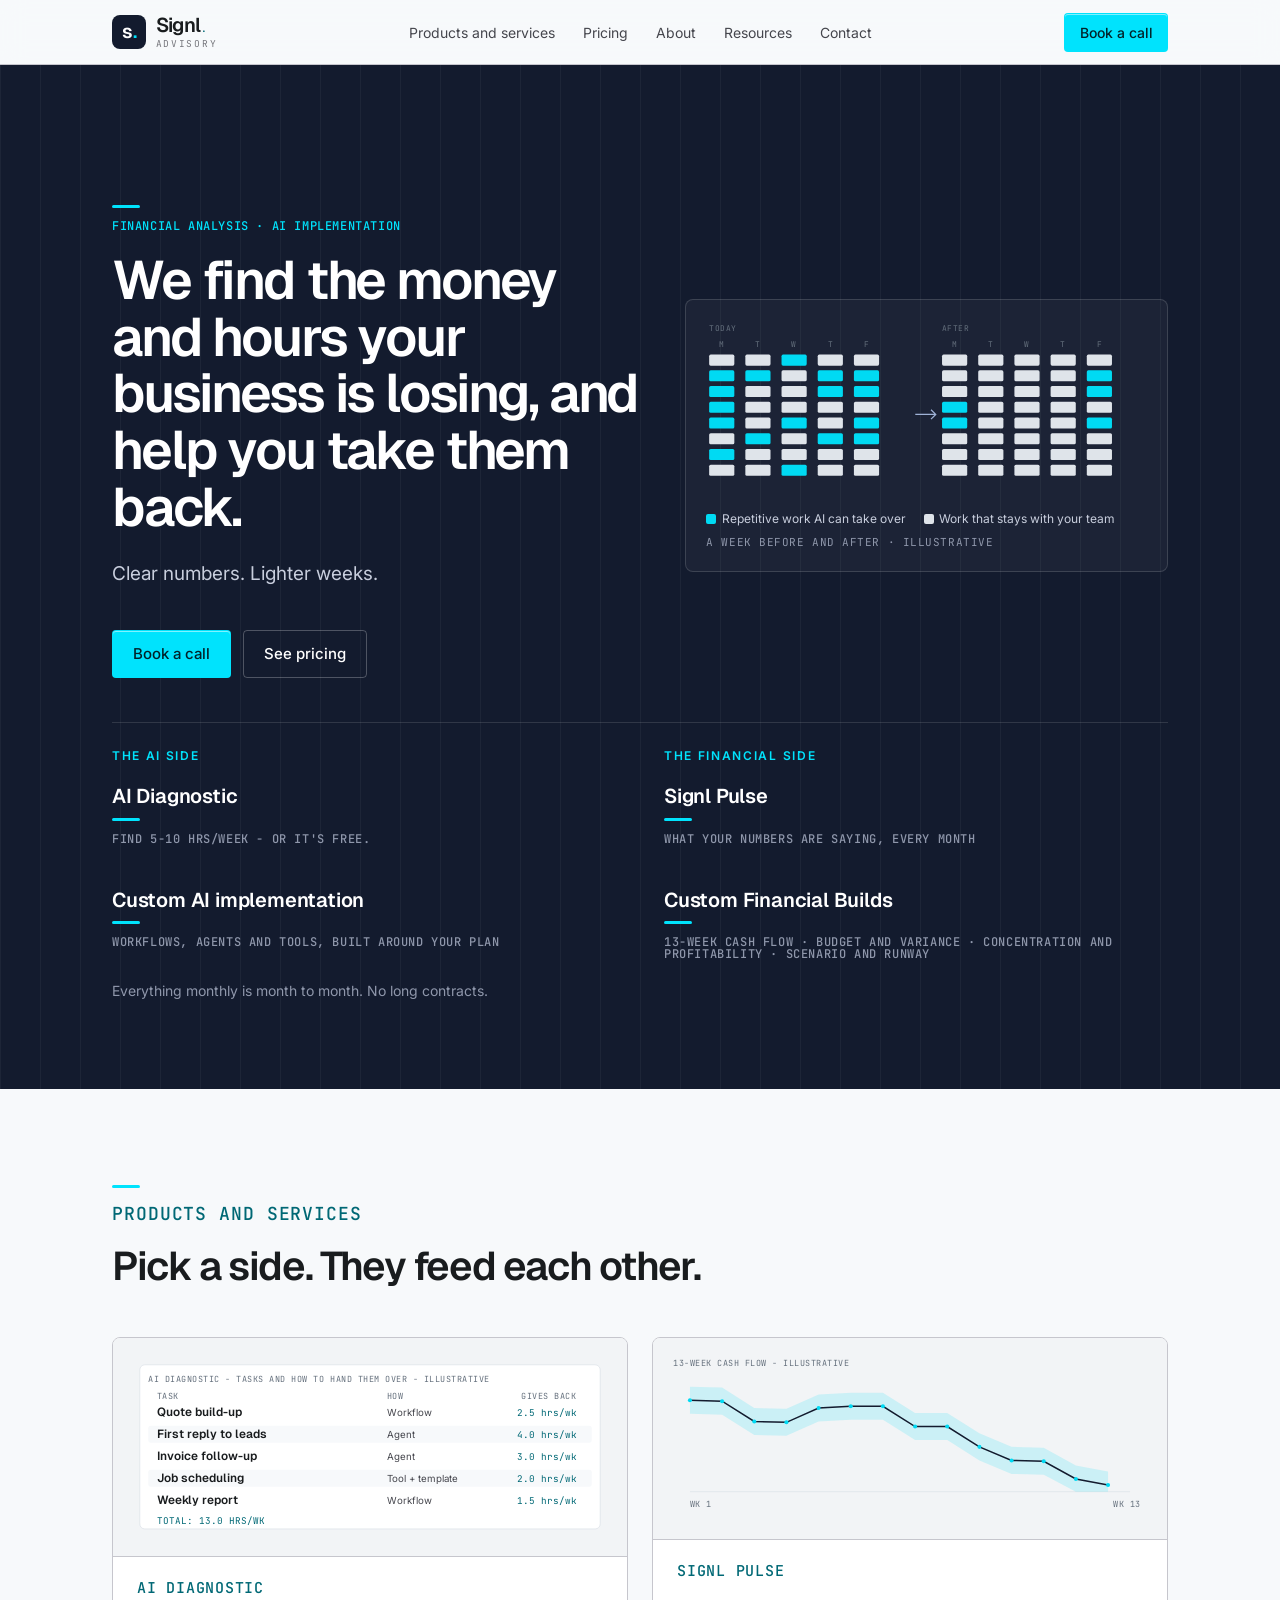
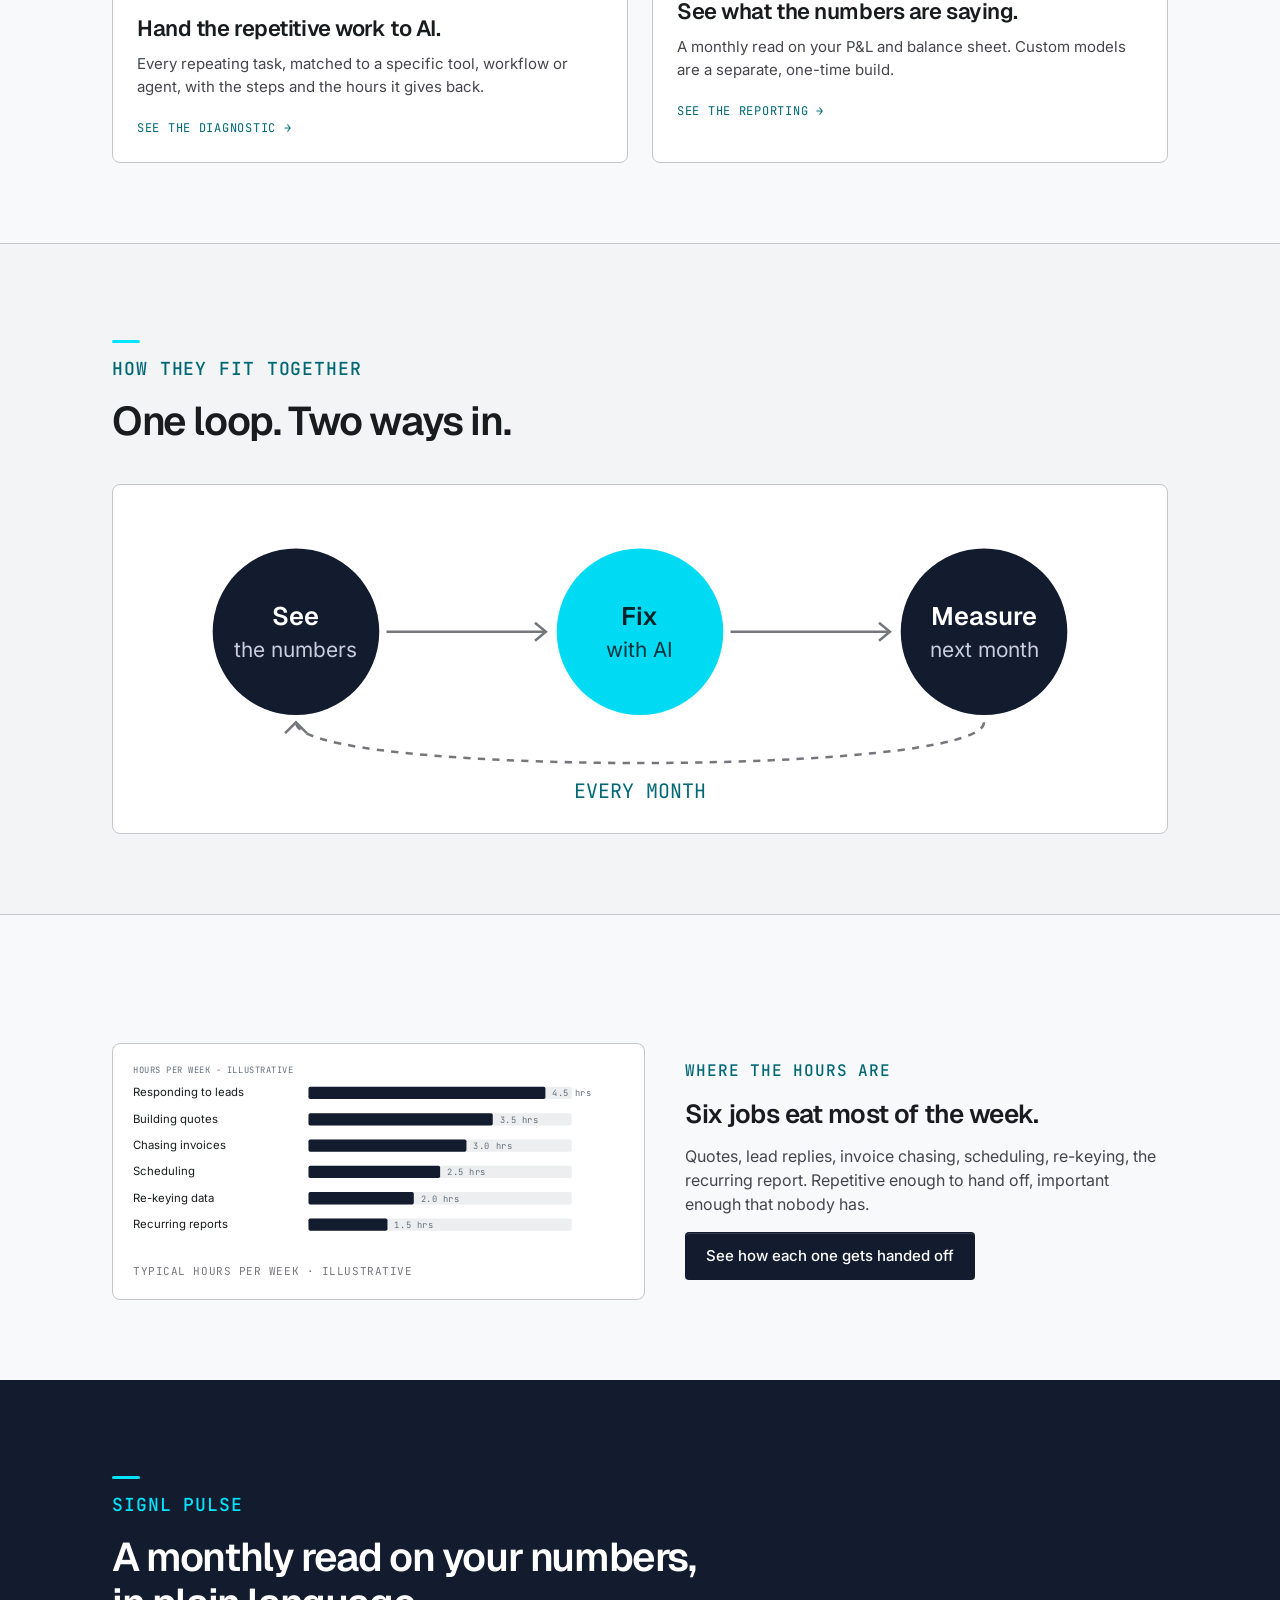
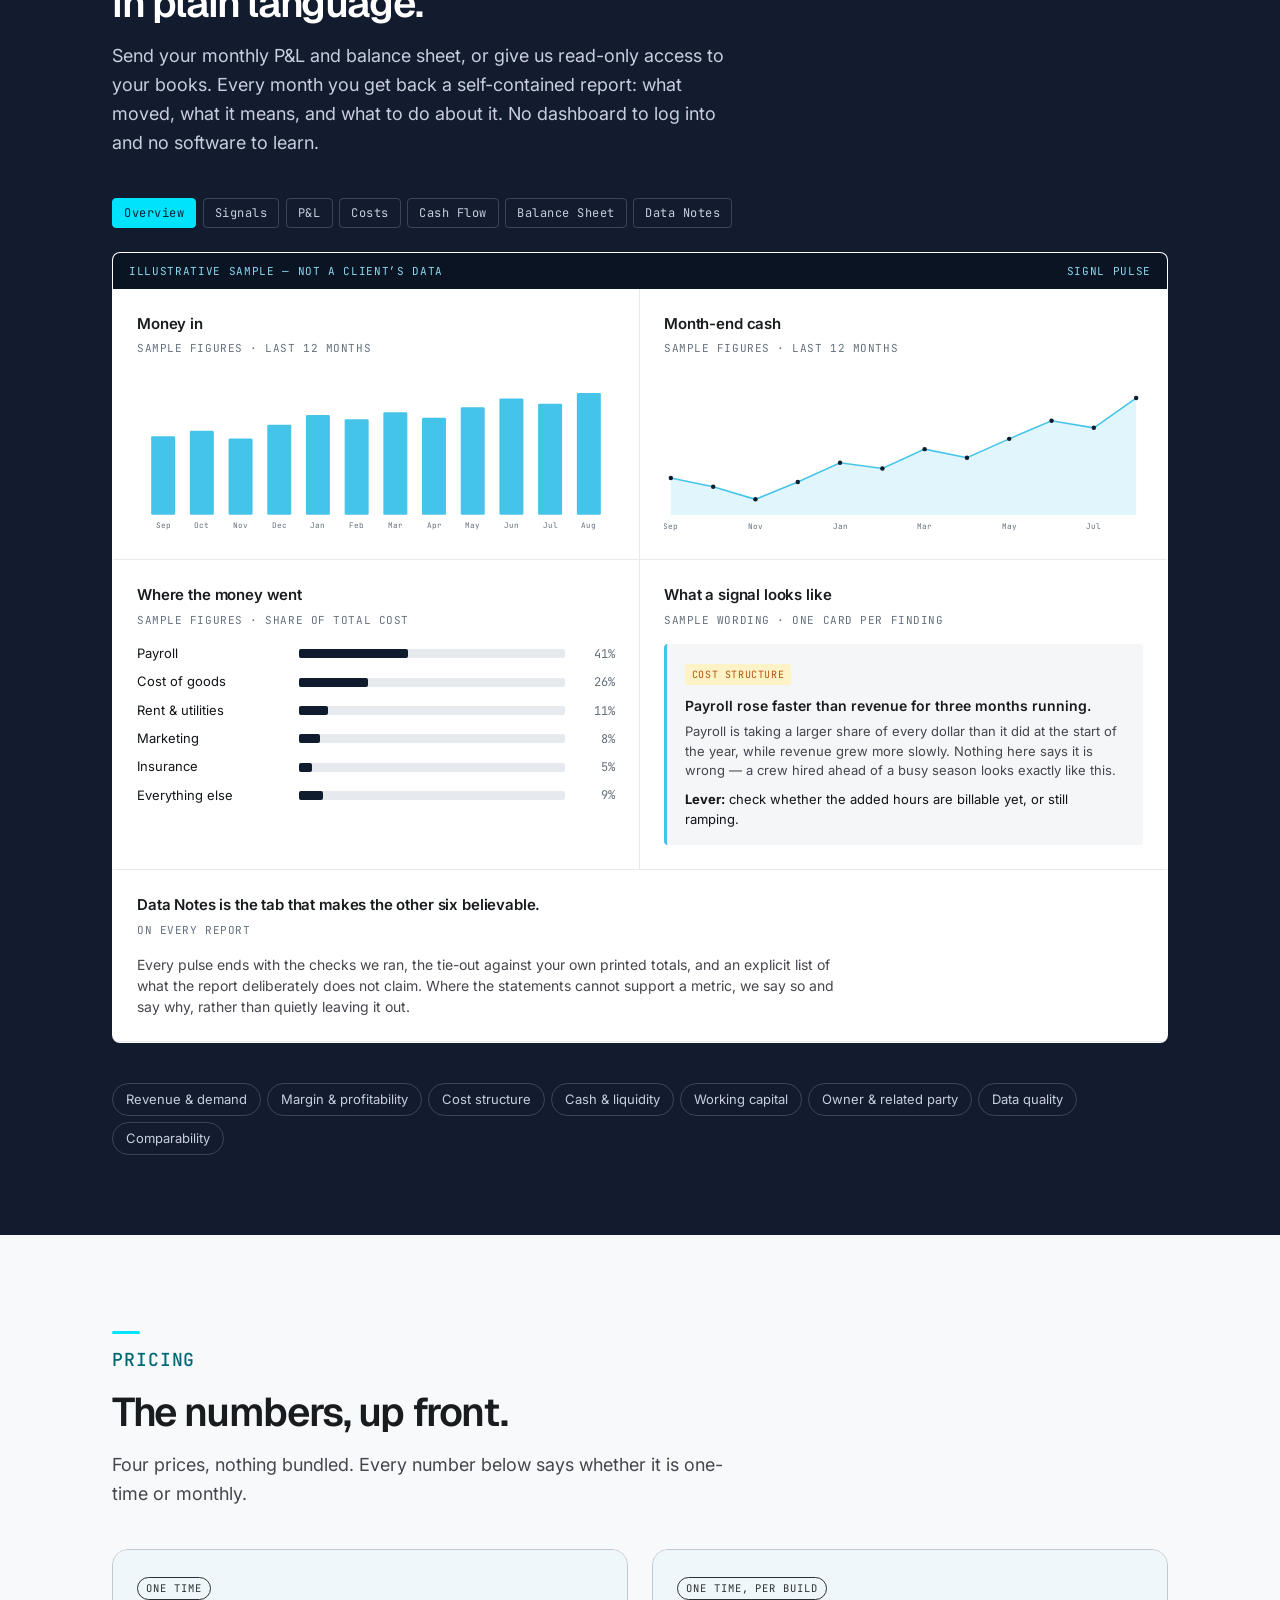
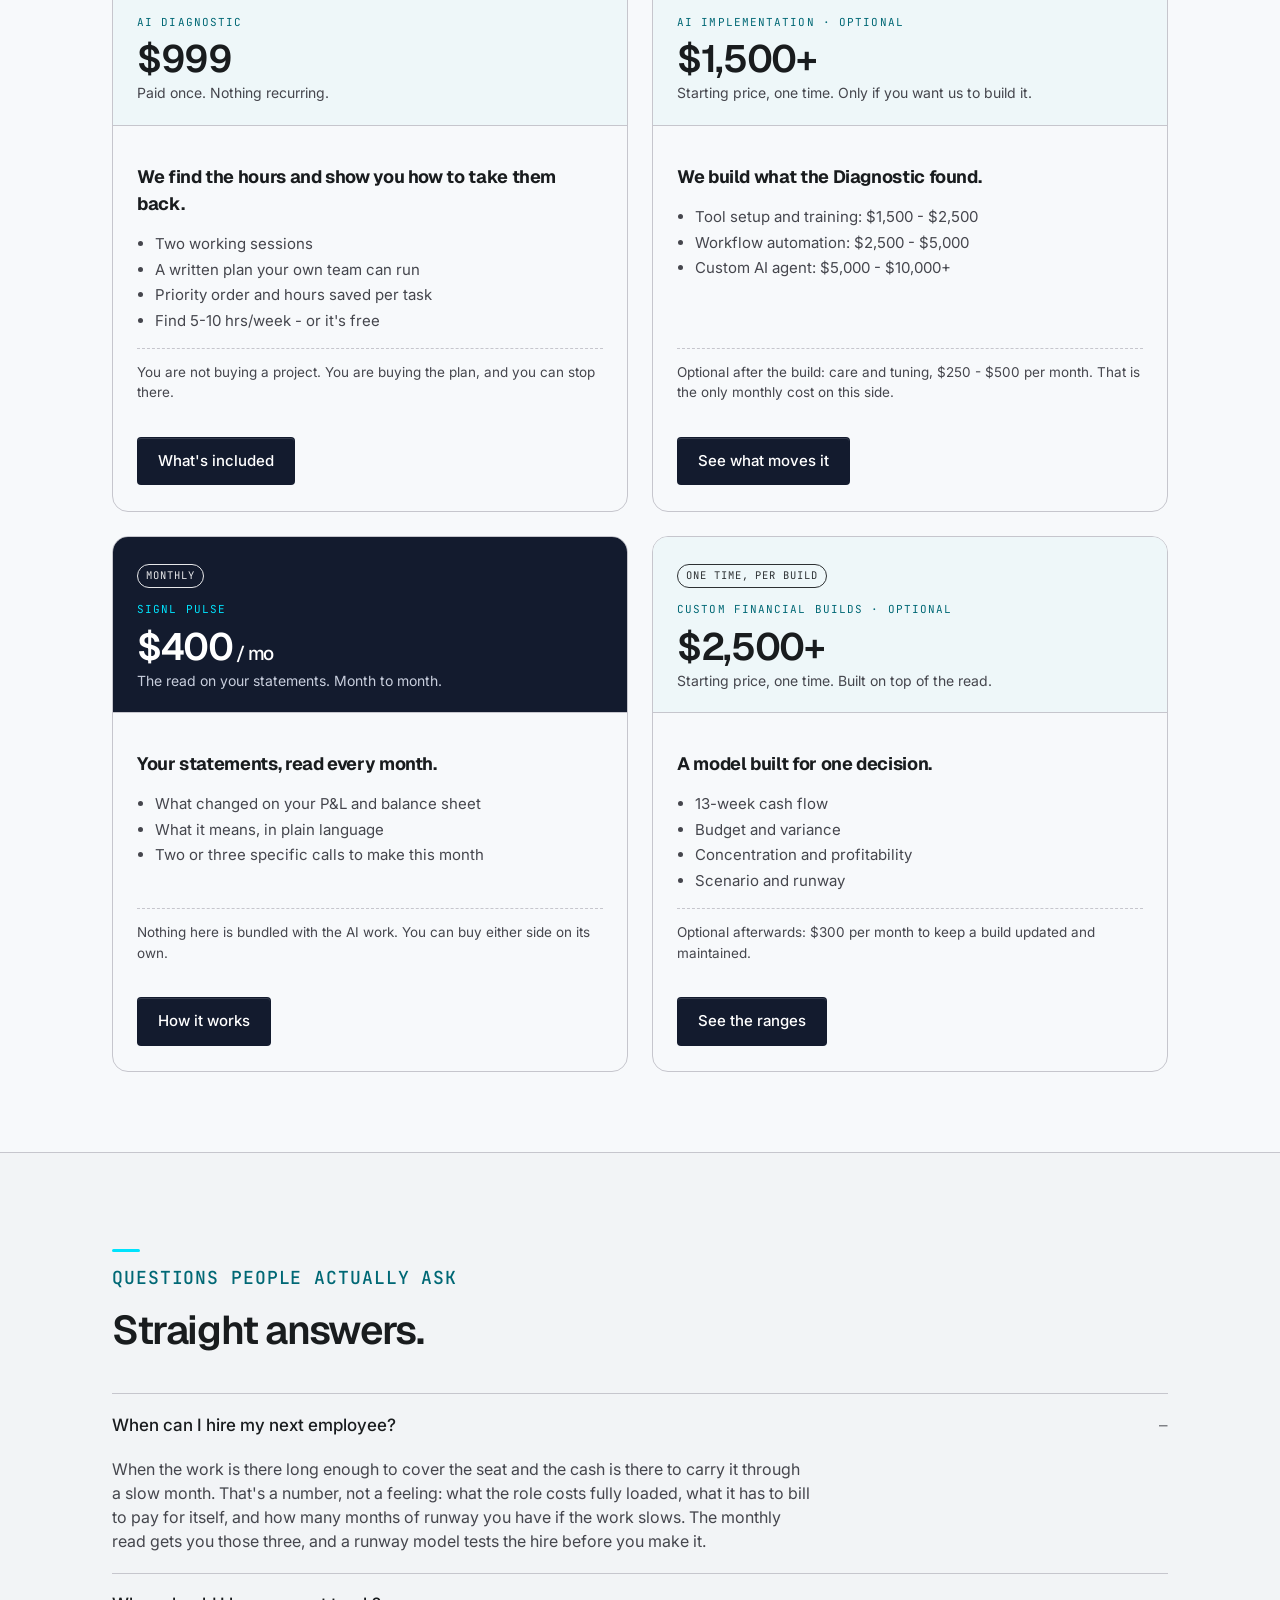
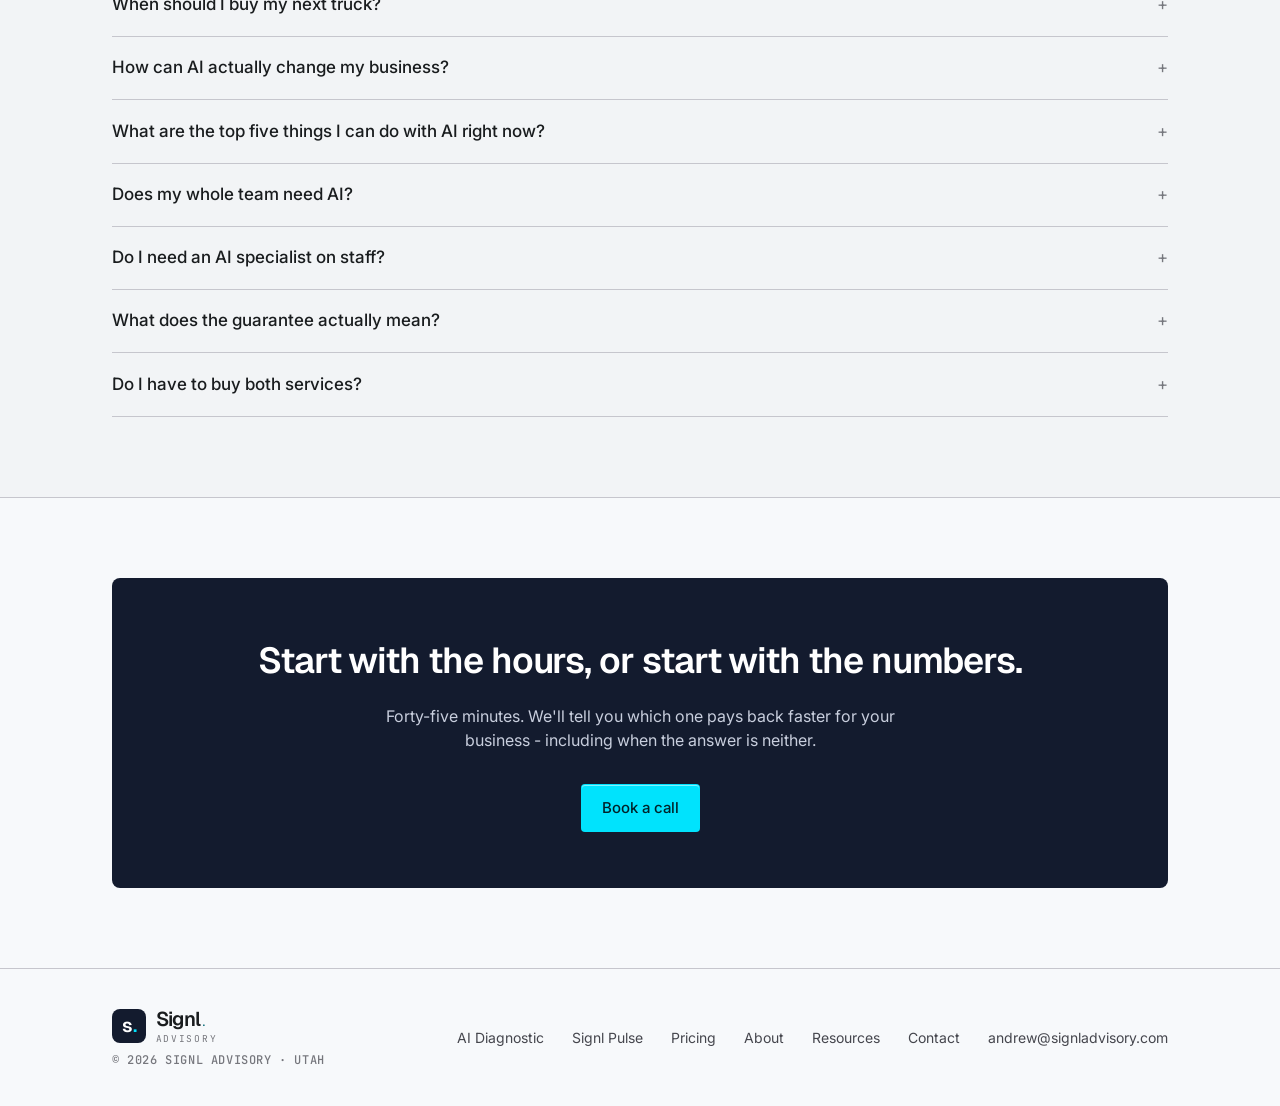
==== commit 61bbffc5: "Update index.html" ====
--- a/index.html
+++ b/index.html
@@ -108,7 +108,7 @@
           <div class="body">
             <p class="label" style="color:var(--signal-deep)">AI Diagnostic</p>
             <h3>Hand the repetitive work to AI.</h3>
-            <p>We build your quoting workflow with you, live, and hand it over working - then map every other repeating task to a tool, with the steps and the hours it gives back.</p>
+            <p>Every repeating task, matched to a specific tool, workflow or agent, with the steps and the hours it gives back.</p>
             <span class="go">See the diagnostic &rarr;</span>
           </div>
         </a>
@@ -406,11 +406,11 @@
             <span class="tag">One time</span>
             <p class="kicker">AI Diagnostic</p>
             <div class="big">$999</div>
-            <div class="sub">Paid once. Next 10 clients - then $2,500.</div>
+            <div class="sub">Paid once. Nothing recurring.</div>
           </div>
           <div class="body">
-            <h3>We find the hours and build the first fix with you.</h3>
-            <ul><li>Your quoting workflow, built live in one 90-minute session</li><li>A written plan for the rest, in priority order</li><li>30 days of tuning included</li><li>Find 5-10 hrs/week - or it's free</li></ul>
+            <h3>We find the hours and show you how to take them back.</h3>
+            <ul><li>Two working sessions</li><li>A written plan your own team can run</li><li>Priority order and hours saved per task</li><li>Find 5-10 hrs/week - or it's free</li></ul>
             <p class="note">You are not buying a project. You are buying the plan, and you can stop there.</p>
             <div class="cta"><a class="btn btn-primary" href="ai.html">What's included</a></div>
           </div>
@@ -426,7 +426,7 @@
           <div class="body">
             <h3>We build what the Diagnostic found.</h3>
             <ul><li>Tool setup and training: $1,500 - $2,500</li><li>Workflow automation: $2,500 - $5,000</li><li>Custom AI agent: $5,000 - $10,000+</li></ul>
-            <p class="note">The Diagnostic includes 30 days of tuning. After that: Care and Optimization, $250 - $500 per month, optional. That is the only monthly cost on this side.</p>
+            <p class="note">Optional after the build: care and tuning, $250 - $500 per month. That is the only monthly cost on this side.</p>
             <div class="cta"><a class="btn btn-primary" href="pricing.html">See what moves it</a></div>
           </div>
         </div>
@@ -478,7 +478,7 @@
         <details><summary>What are the top five things I can do with AI right now?</summary><p>Reply to inbound leads within a minute. Build quotes from your own pricing logic instead of retyping them. Chase unpaid invoices on a schedule that does not depend on somebody remembering. Turn a phone call into a written job record. Draft the recurring report from the same sources every week. In that order, because that is usually the payback order.</p></details>
         <details><summary>Does my whole team need AI?</summary><p>No. Most of the value lands with the two or three people whose week is full of repetition. Rolling a tool out to everybody at once is the usual way this fails.</p></details>
         <details><summary>Do I need an AI specialist on staff?</summary><p>No. If you need a specialist to keep it running, it was built wrong. What we set up runs on tools your team can operate, and the Diagnostic is written so somebody else could implement it without us.</p></details>
-        <details><summary>What does the guarantee actually mean?</summary><p>Find 5-10 hrs/week - or it's free. If the Diagnostic we hand you does not identify five to ten hours a week AI can take off your plate, you don't pay. It is judged on what we deliver, because that is the part we control.</p></details>
+        <details><summary>What does the guarantee actually mean?</summary><p>Find 5-10 hrs/week - or it's free. After the first call we go run the analysis. If it doesn't identify five to ten hours a week AI can take off your plate, we tell you straight and you pay nothing. You only get billed once the analysis says the hours are there.</p></details>
         <details><summary>Do I have to buy both services?</summary><p>No, and most people don't. They are priced separately and they run separately.</p></details>
       </div>
     </div>
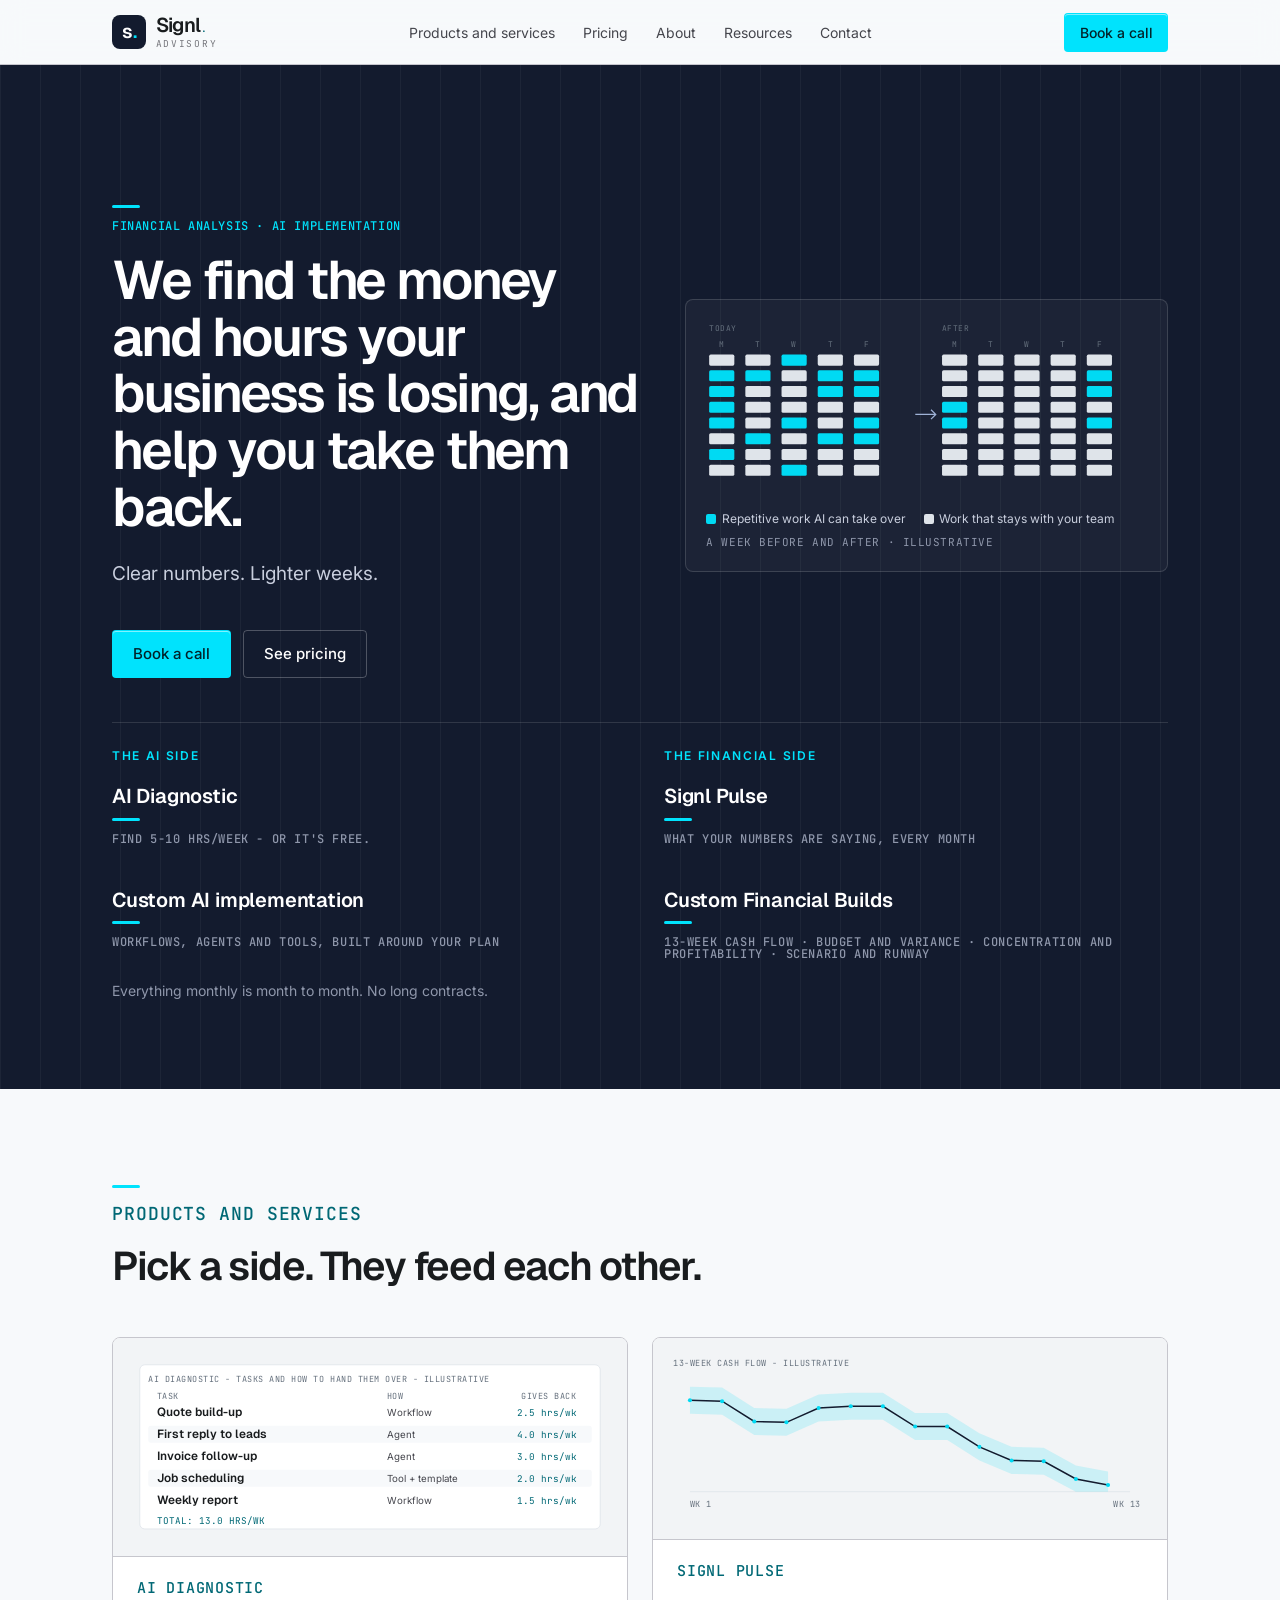
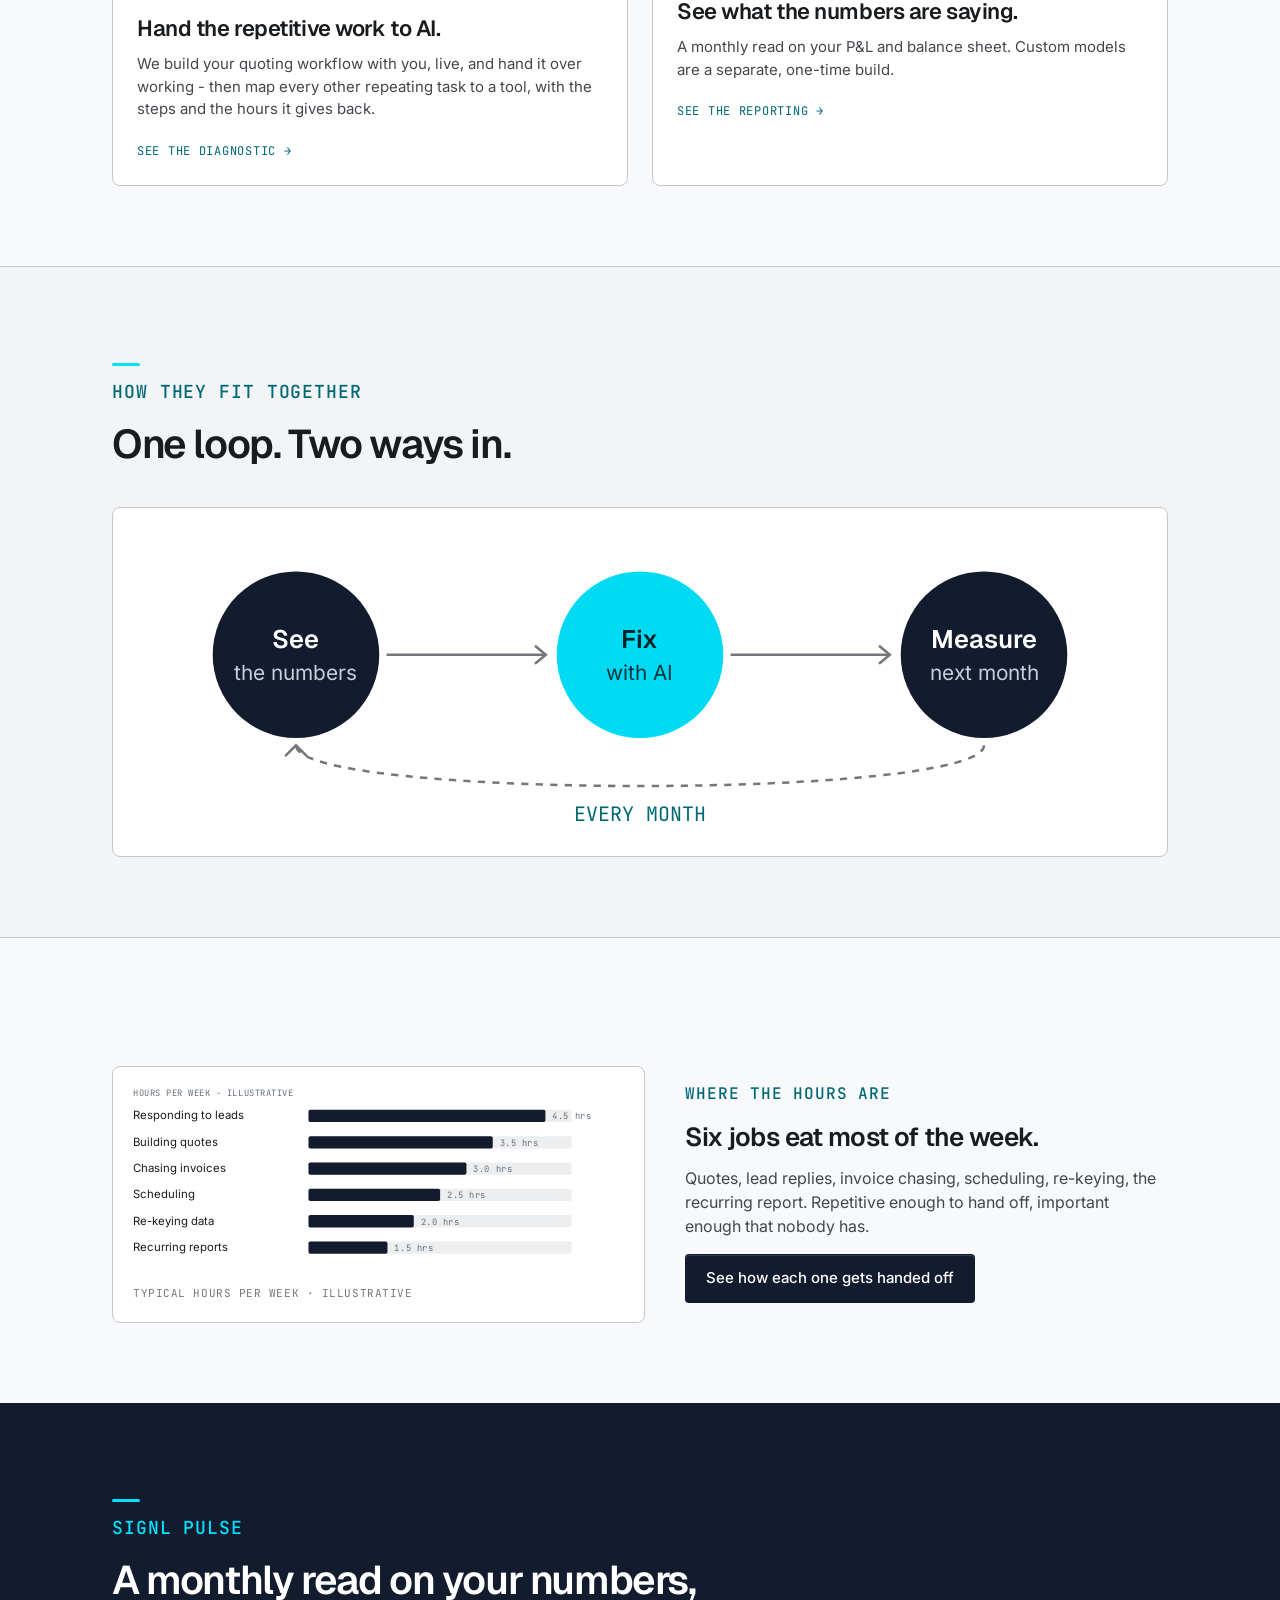
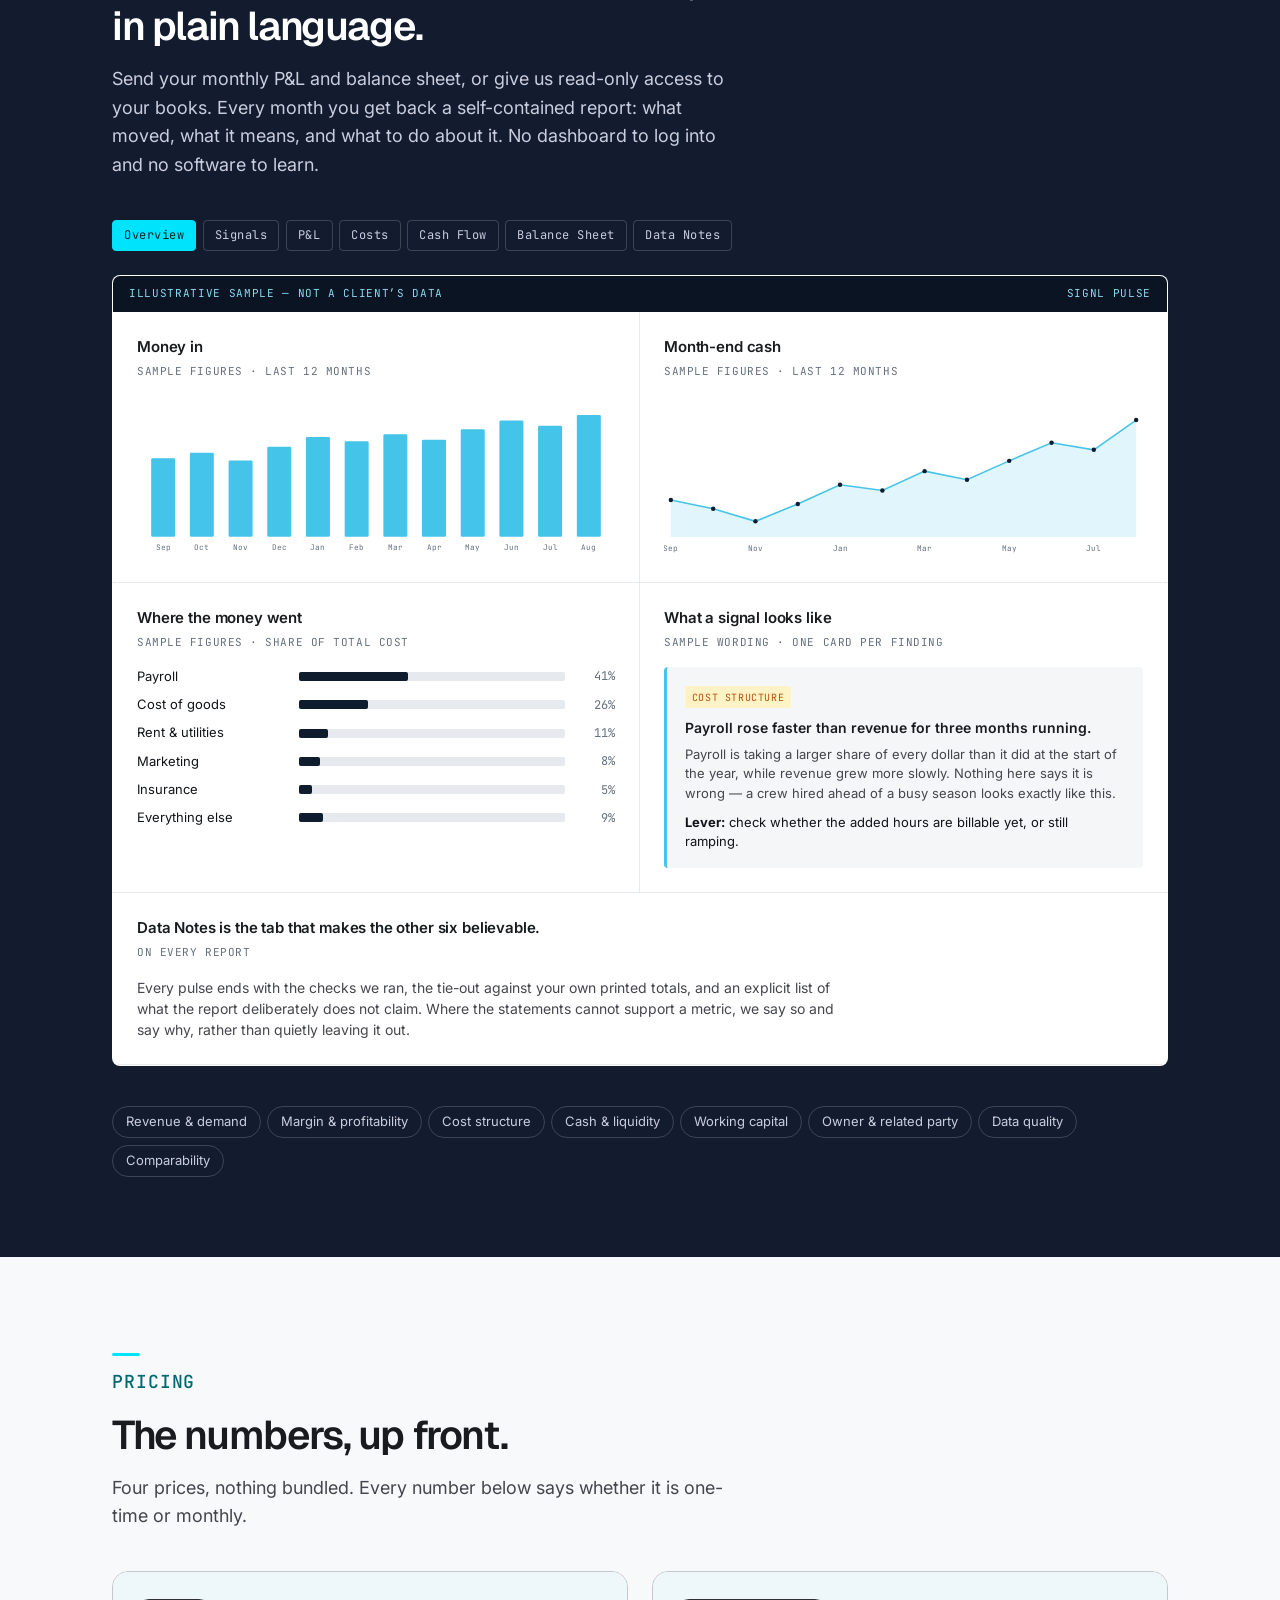
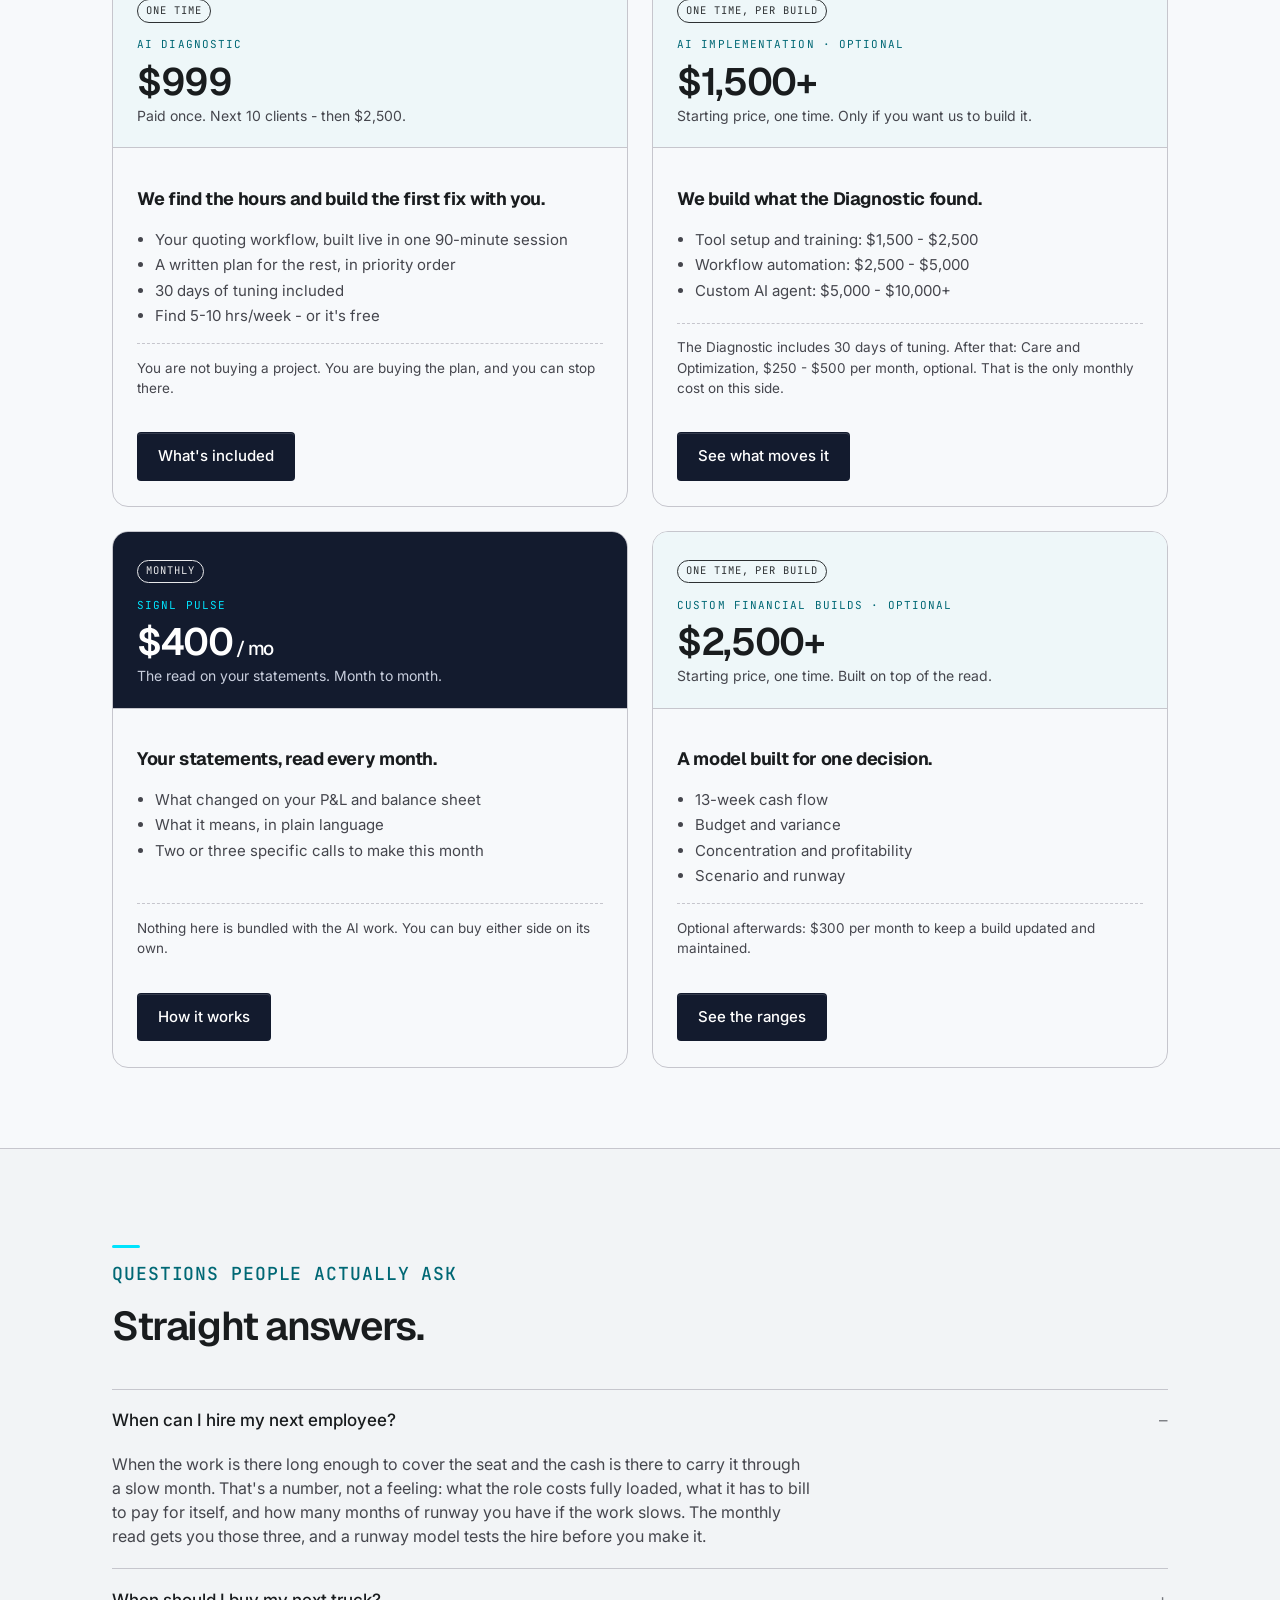
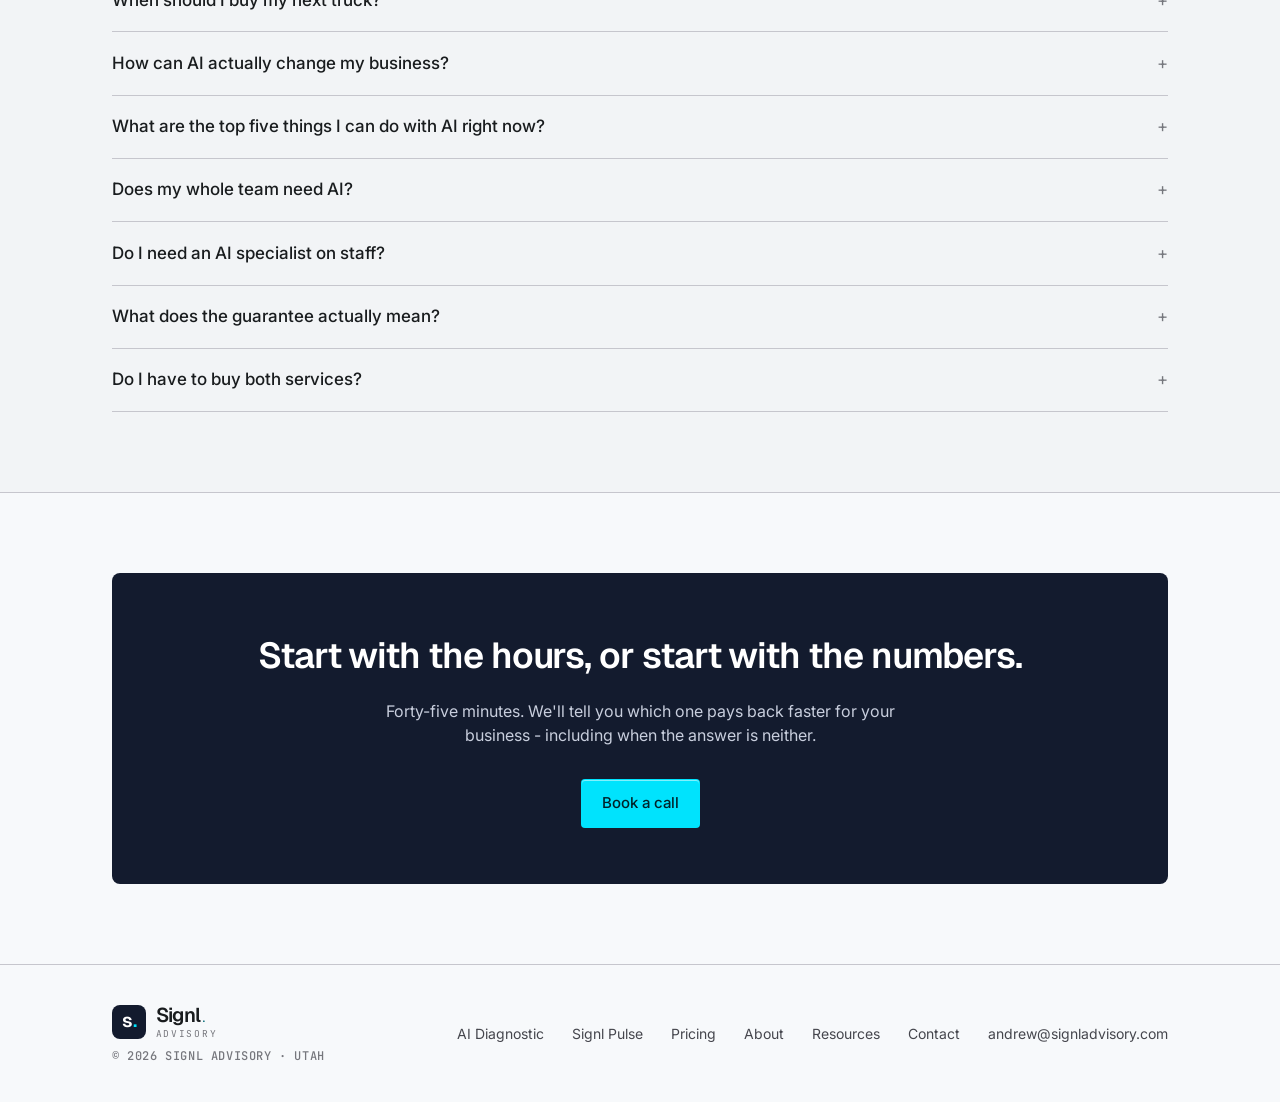
==== commit 6d5a010a: "Update index.html" ====
--- a/index.html
+++ b/index.html
@@ -108,7 +108,7 @@
           <div class="body">
             <p class="label" style="color:var(--signal-deep)">AI Diagnostic</p>
             <h3>Hand the repetitive work to AI.</h3>
-            <p>Every repeating task, matched to a specific tool, workflow or agent, with the steps and the hours it gives back.</p>
+            <p>We build your quoting workflow with you, live, and hand it over working - then map every other repeating task to a tool, with the steps and the hours it gives back.</p>
             <span class="go">See the diagnostic &rarr;</span>
           </div>
         </a>
@@ -406,11 +406,11 @@
             <span class="tag">One time</span>
             <p class="kicker">AI Diagnostic</p>
             <div class="big">$999</div>
-            <div class="sub">Paid once. Nothing recurring.</div>
+            <div class="sub">Paid once. Next 10 clients - then $2,500.</div>
           </div>
           <div class="body">
-            <h3>We find the hours and show you how to take them back.</h3>
-            <ul><li>Two working sessions</li><li>A written plan your own team can run</li><li>Priority order and hours saved per task</li><li>Find 5-10 hrs/week - or it's free</li></ul>
+            <h3>We find the hours and build the first fix with you.</h3>
+            <ul><li>Your quoting workflow, built live in one 90-minute session</li><li>A written plan for the rest, in priority order</li><li>30 days of tuning included</li><li>Find 5-10 hrs/week - or it's free</li></ul>
             <p class="note">You are not buying a project. You are buying the plan, and you can stop there.</p>
             <div class="cta"><a class="btn btn-primary" href="ai.html">What's included</a></div>
           </div>
@@ -426,7 +426,7 @@
           <div class="body">
             <h3>We build what the Diagnostic found.</h3>
             <ul><li>Tool setup and training: $1,500 - $2,500</li><li>Workflow automation: $2,500 - $5,000</li><li>Custom AI agent: $5,000 - $10,000+</li></ul>
-            <p class="note">Optional after the build: care and tuning, $250 - $500 per month. That is the only monthly cost on this side.</p>
+            <p class="note">The Diagnostic includes 30 days of tuning. After that: Care and Optimization, $250 - $500 per month, optional. That is the only monthly cost on this side.</p>
             <div class="cta"><a class="btn btn-primary" href="pricing.html">See what moves it</a></div>
           </div>
         </div>
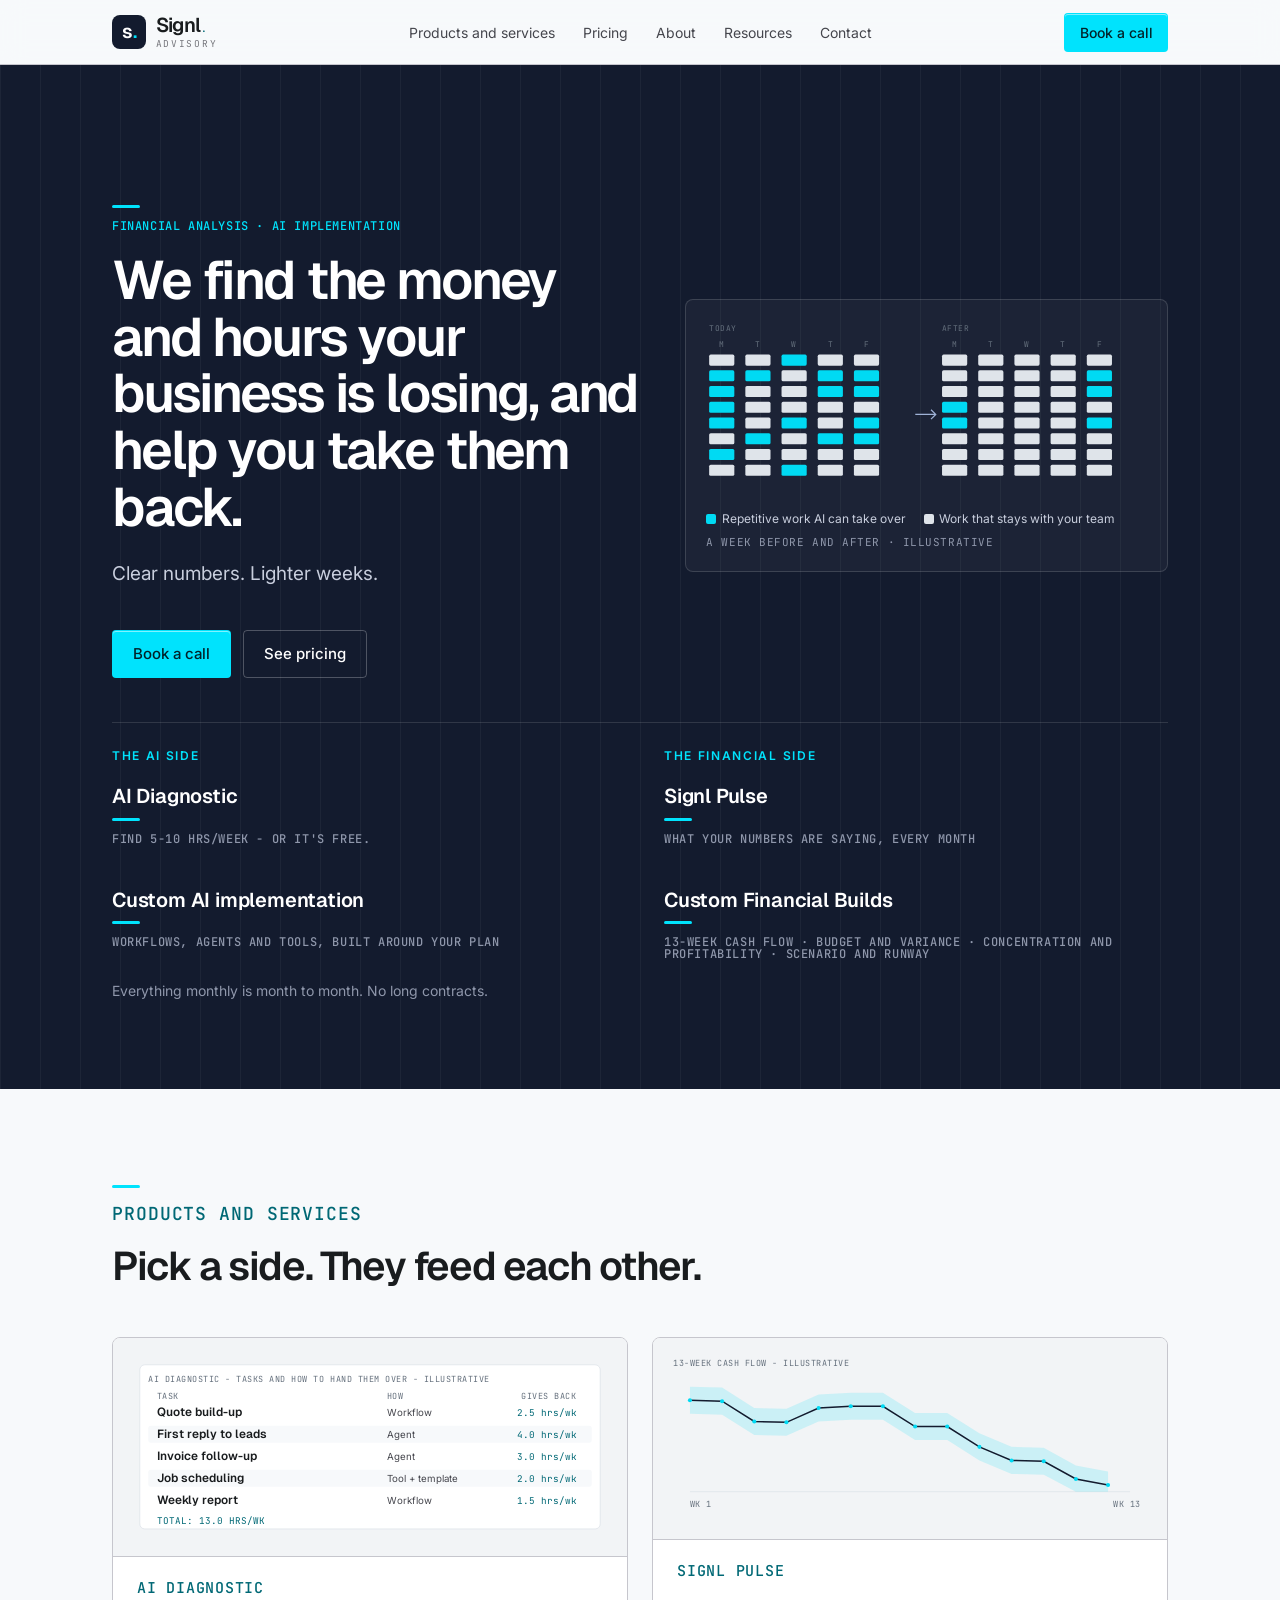
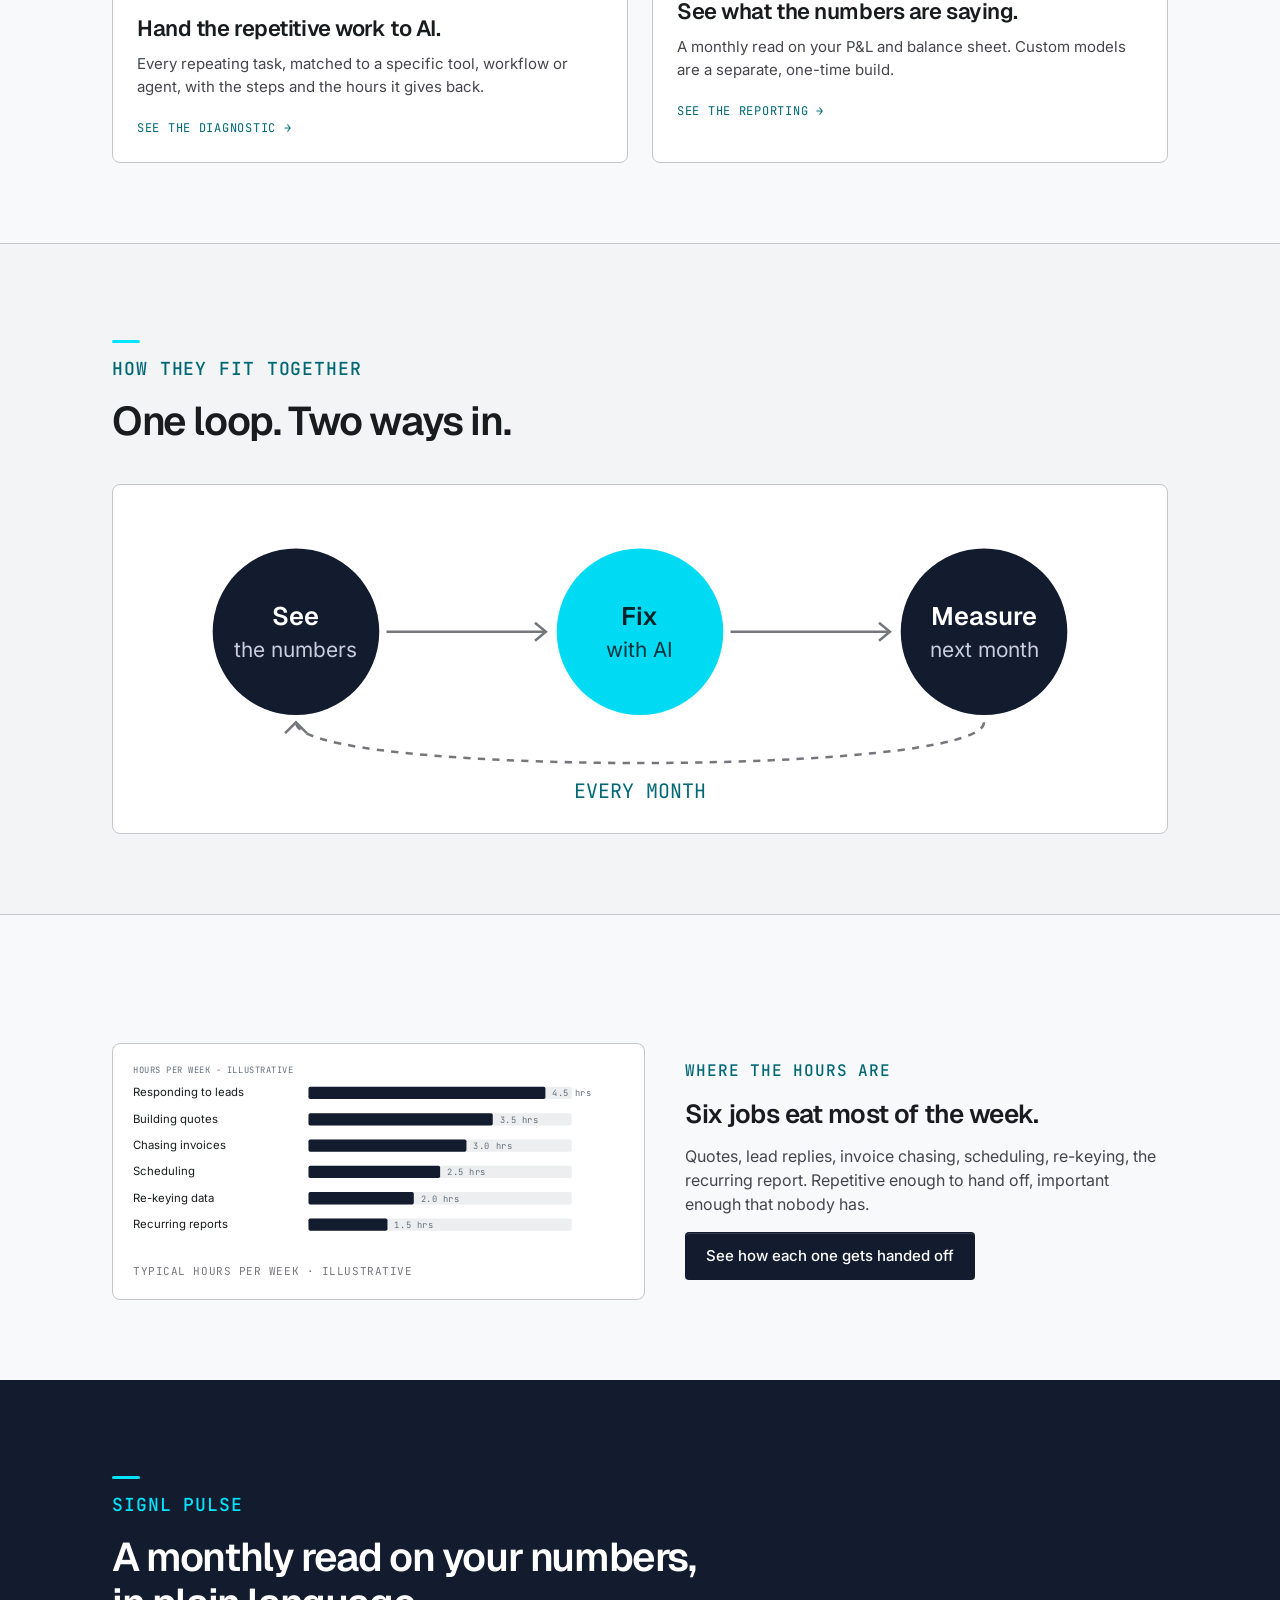
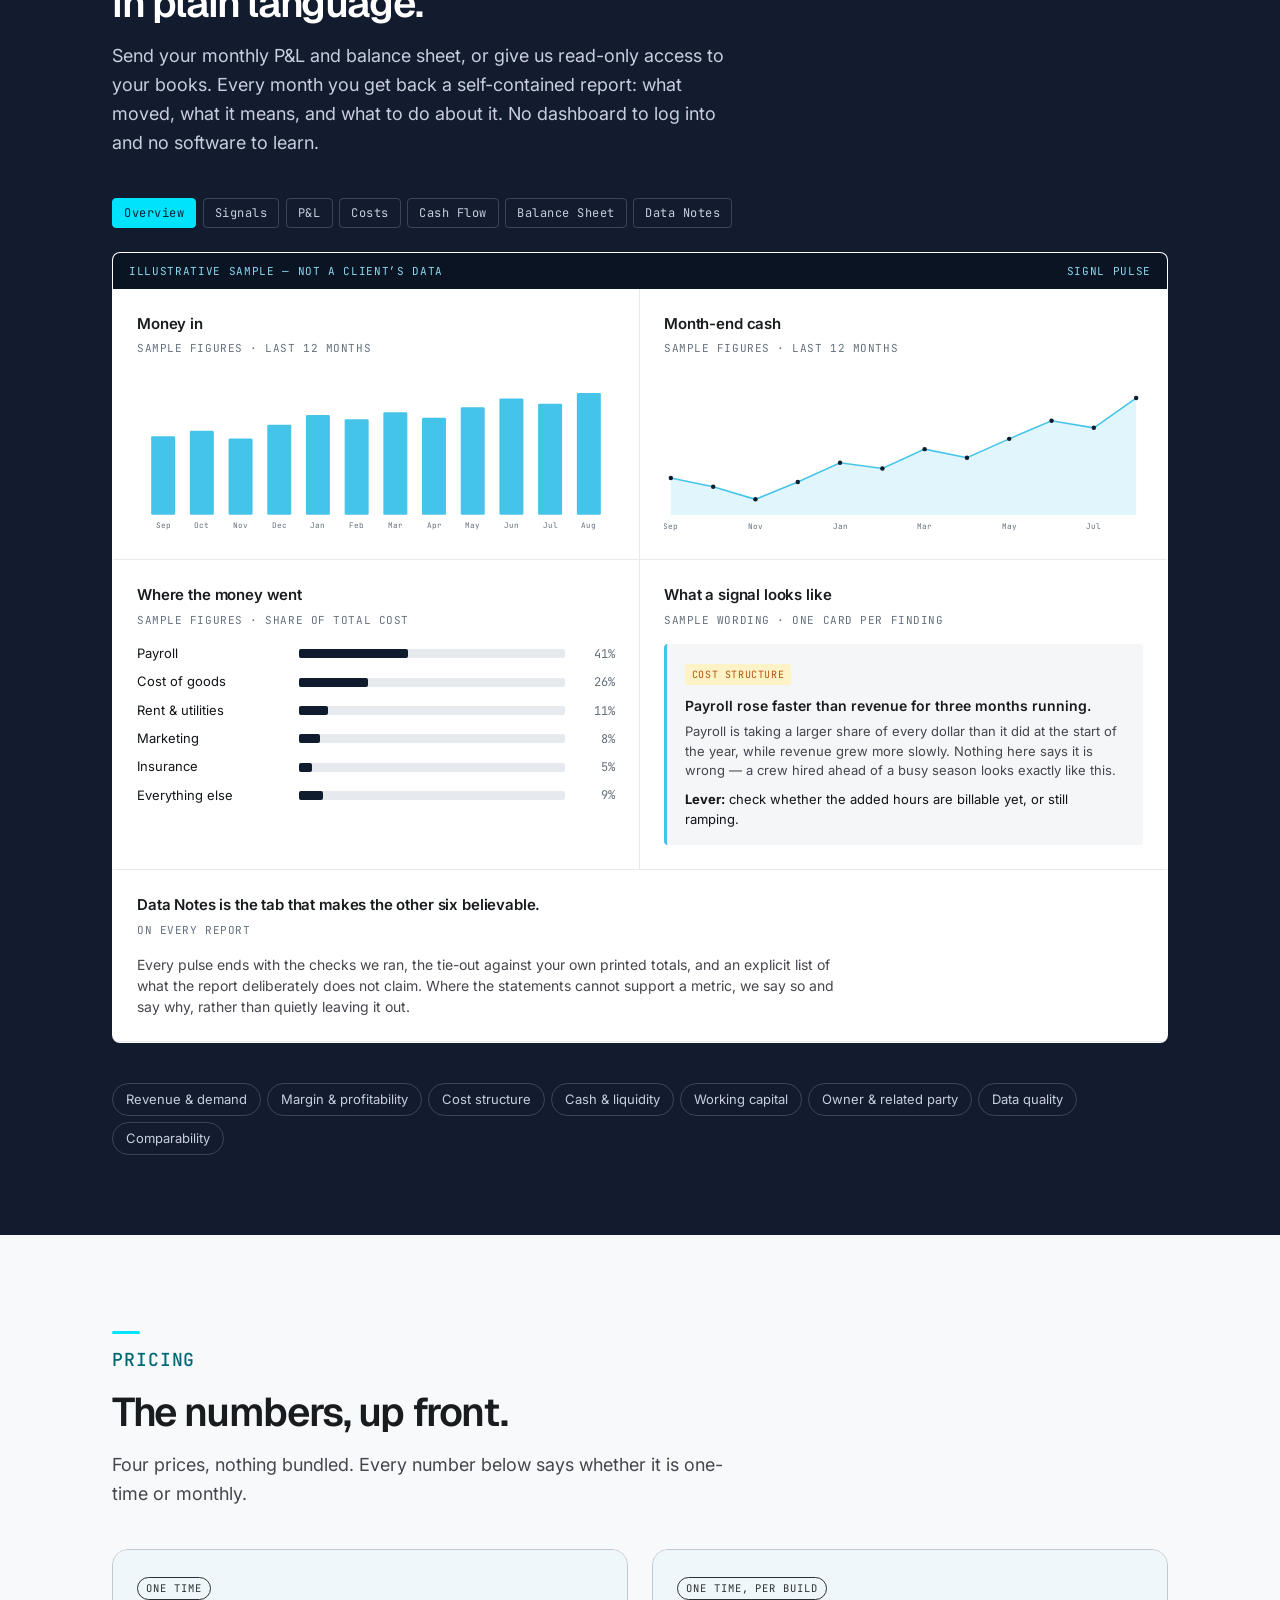
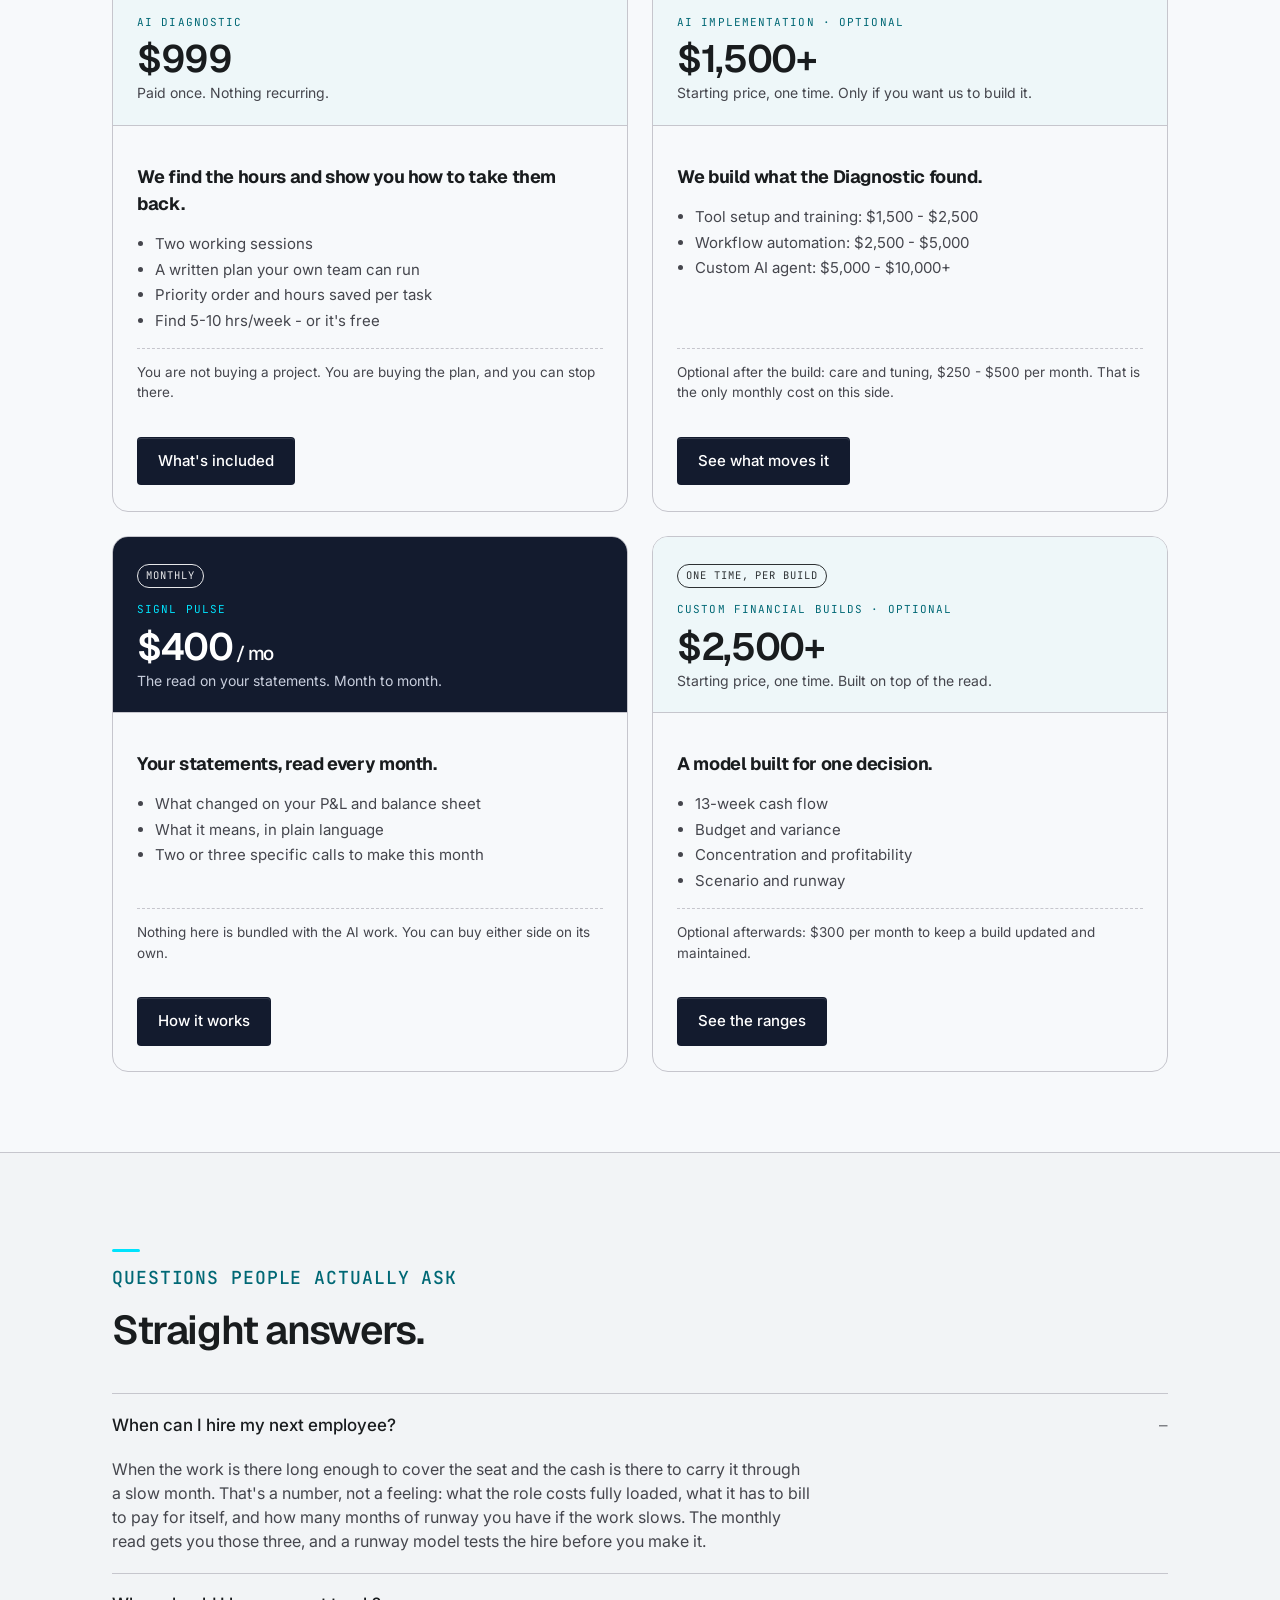
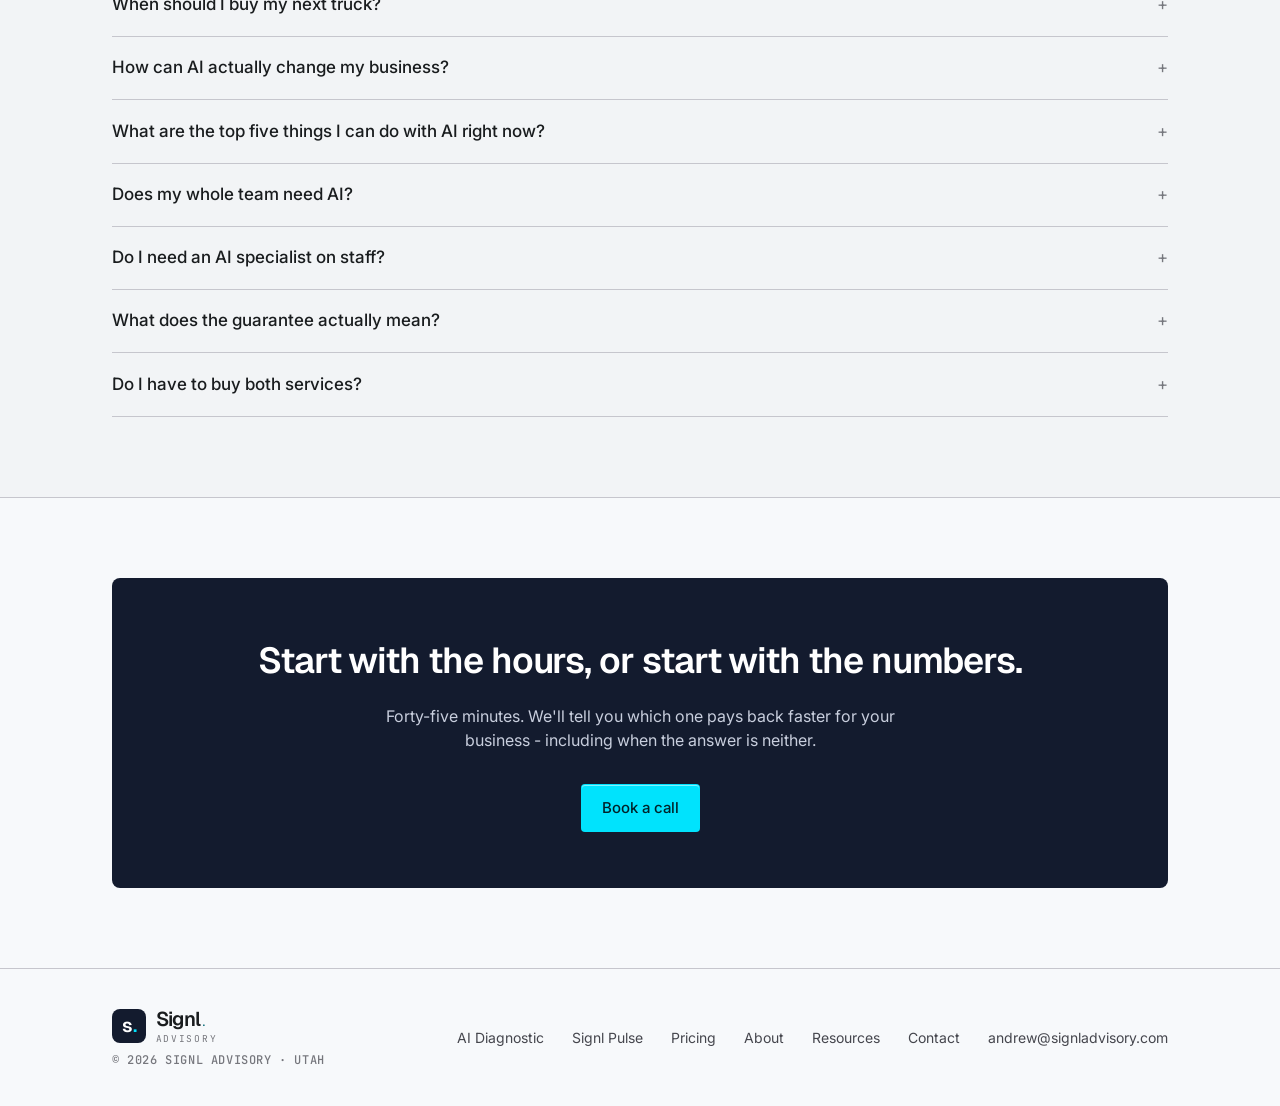
==== commit 681b4415: "Update index.html" ====
--- a/index.html
+++ b/index.html
@@ -108,7 +108,7 @@
           <div class="body">
             <p class="label" style="color:var(--signal-deep)">AI Diagnostic</p>
             <h3>Hand the repetitive work to AI.</h3>
-            <p>We build your quoting workflow with you, live, and hand it over working - then map every other repeating task to a tool, with the steps and the hours it gives back.</p>
+            <p>Every repeating task, matched to a specific tool, workflow or agent, with the steps and the hours it gives back.</p>
             <span class="go">See the diagnostic &rarr;</span>
           </div>
         </a>
@@ -406,11 +406,11 @@
             <span class="tag">One time</span>
             <p class="kicker">AI Diagnostic</p>
             <div class="big">$999</div>
-            <div class="sub">Paid once. Next 10 clients - then $2,500.</div>
+            <div class="sub">Paid once. Nothing recurring.</div>
           </div>
           <div class="body">
-            <h3>We find the hours and build the first fix with you.</h3>
-            <ul><li>Your quoting workflow, built live in one 90-minute session</li><li>A written plan for the rest, in priority order</li><li>30 days of tuning included</li><li>Find 5-10 hrs/week - or it's free</li></ul>
+            <h3>We find the hours and show you how to take them back.</h3>
+            <ul><li>Two working sessions</li><li>A written plan your own team can run</li><li>Priority order and hours saved per task</li><li>Find 5-10 hrs/week - or it's free</li></ul>
             <p class="note">You are not buying a project. You are buying the plan, and you can stop there.</p>
             <div class="cta"><a class="btn btn-primary" href="ai.html">What's included</a></div>
           </div>
@@ -426,7 +426,7 @@
           <div class="body">
             <h3>We build what the Diagnostic found.</h3>
             <ul><li>Tool setup and training: $1,500 - $2,500</li><li>Workflow automation: $2,500 - $5,000</li><li>Custom AI agent: $5,000 - $10,000+</li></ul>
-            <p class="note">The Diagnostic includes 30 days of tuning. After that: Care and Optimization, $250 - $500 per month, optional. That is the only monthly cost on this side.</p>
+            <p class="note">Optional after the build: care and tuning, $250 - $500 per month. That is the only monthly cost on this side.</p>
             <div class="cta"><a class="btn btn-primary" href="pricing.html">See what moves it</a></div>
           </div>
         </div>
@@ -478,7 +478,7 @@
         <details><summary>What are the top five things I can do with AI right now?</summary><p>Reply to inbound leads within a minute. Build quotes from your own pricing logic instead of retyping them. Chase unpaid invoices on a schedule that does not depend on somebody remembering. Turn a phone call into a written job record. Draft the recurring report from the same sources every week. In that order, because that is usually the payback order.</p></details>
         <details><summary>Does my whole team need AI?</summary><p>No. Most of the value lands with the two or three people whose week is full of repetition. Rolling a tool out to everybody at once is the usual way this fails.</p></details>
         <details><summary>Do I need an AI specialist on staff?</summary><p>No. If you need a specialist to keep it running, it was built wrong. What we set up runs on tools your team can operate, and the Diagnostic is written so somebody else could implement it without us.</p></details>
-        <details><summary>What does the guarantee actually mean?</summary><p>Find 5-10 hrs/week - or it's free. After the first call we go run the analysis. If it doesn't identify five to ten hours a week AI can take off your plate, we tell you straight and you pay nothing. You only get billed once the analysis says the hours are there.</p></details>
+        <details><summary>What does the guarantee actually mean?</summary><p>Find 5-10 hrs/week - or it's free. You pay the $999 up front, and after the first call we go run the analysis. If it doesn't identify five to ten hours a week AI can take off your plate, we tell you straight and refund every dollar.</p></details>
         <details><summary>Do I have to buy both services?</summary><p>No, and most people don't. They are priced separately and they run separately.</p></details>
       </div>
     </div>
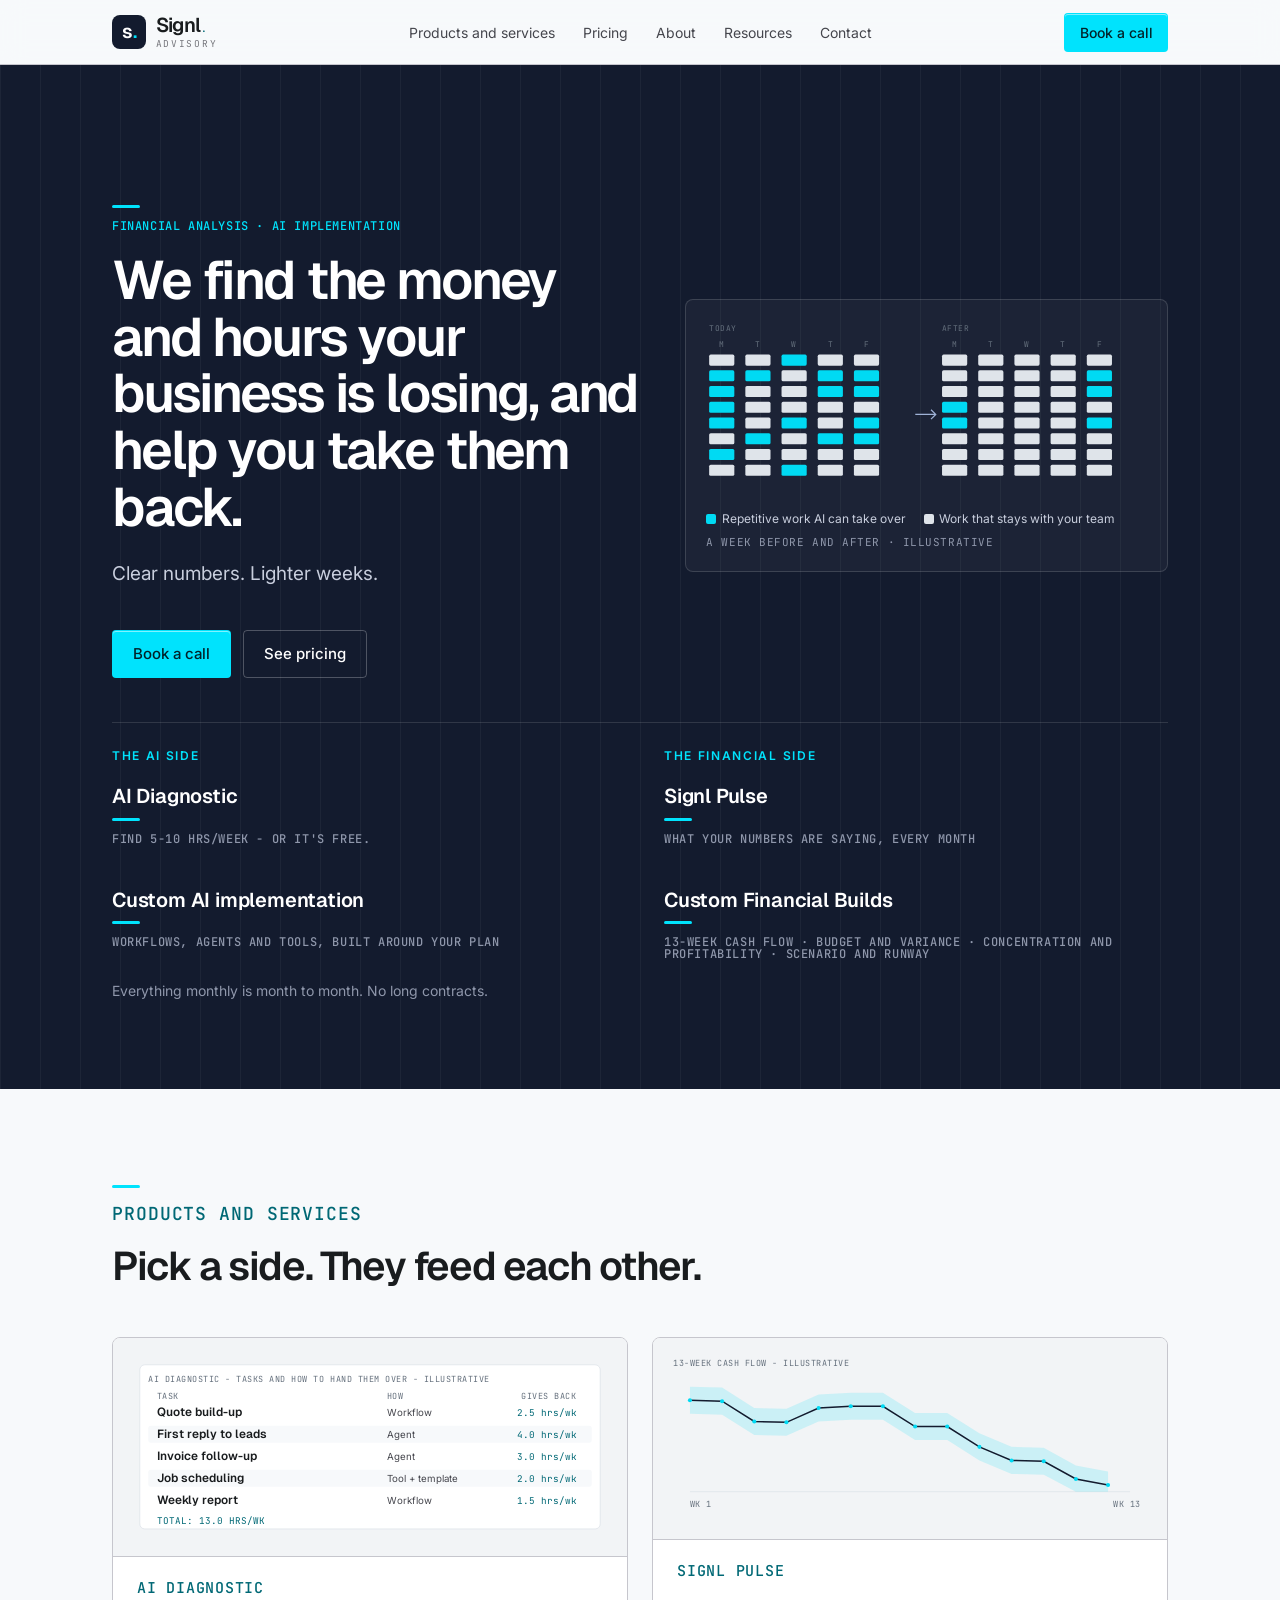
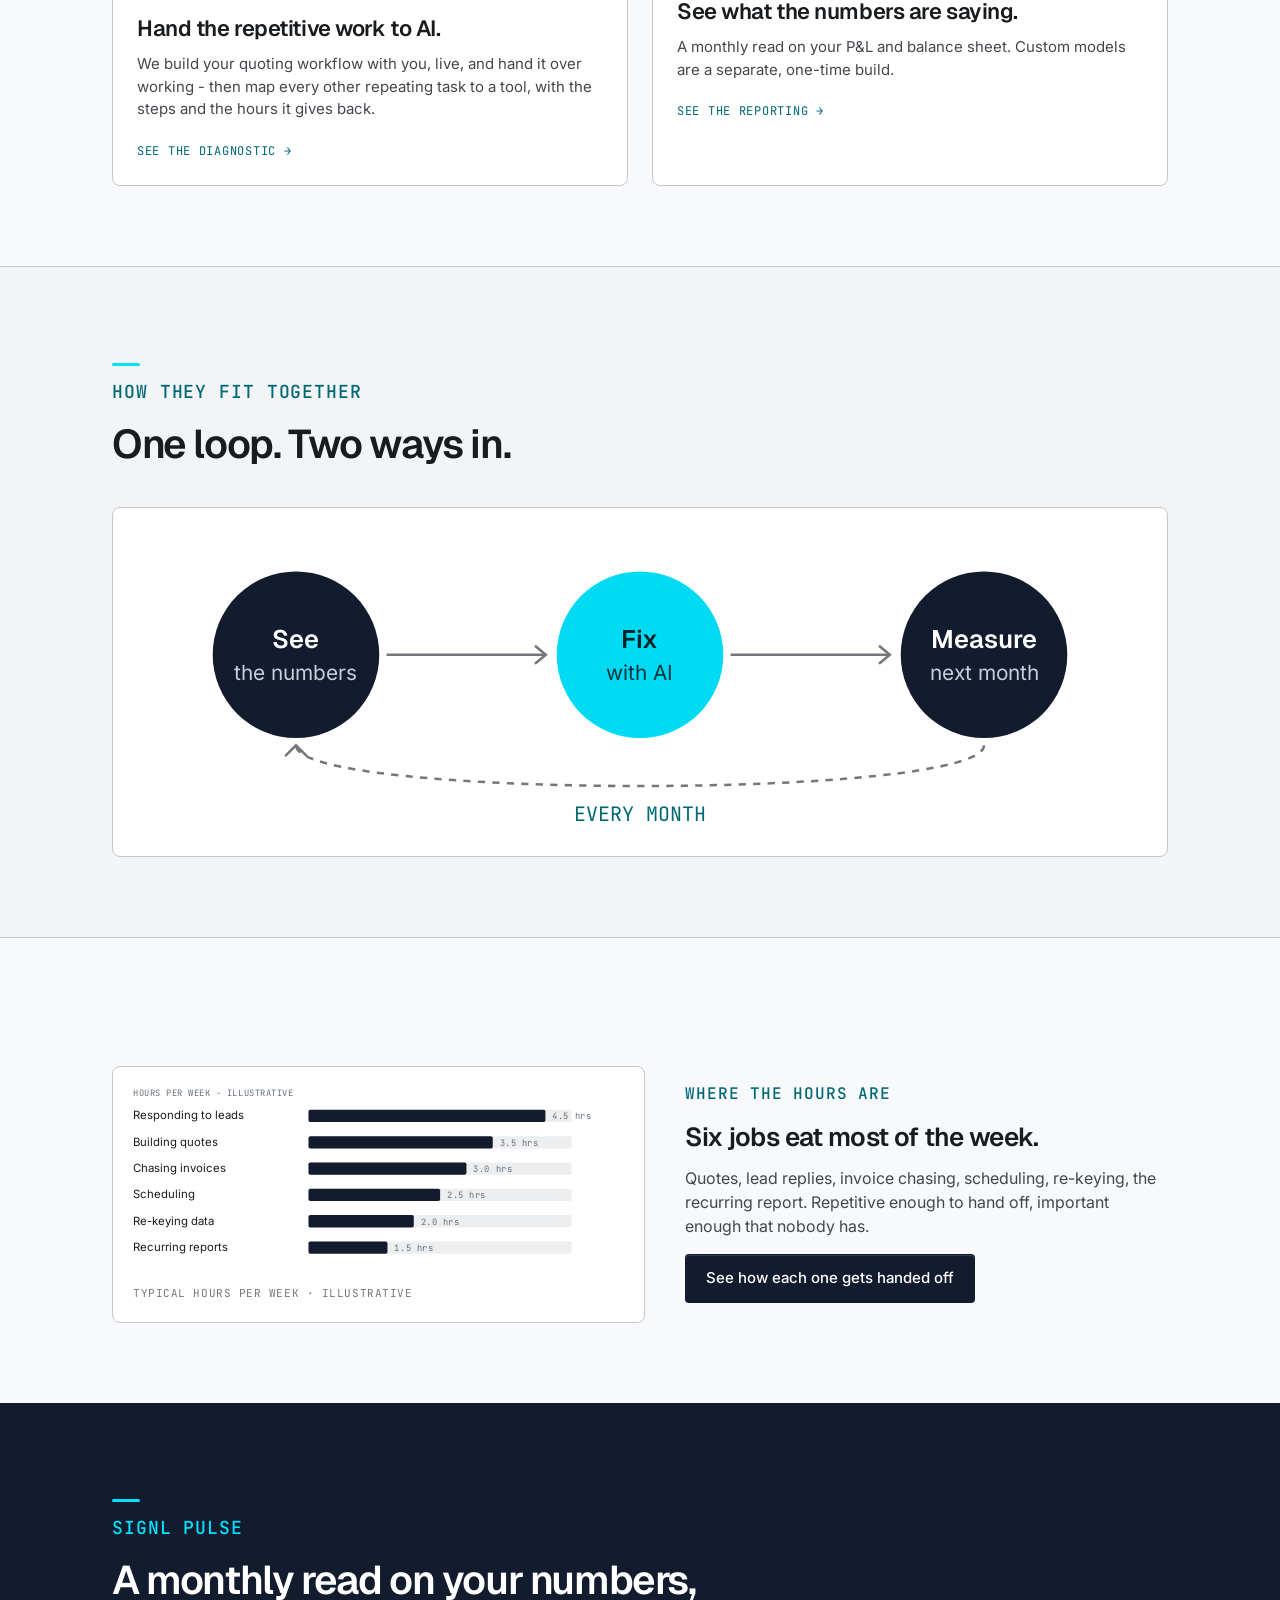
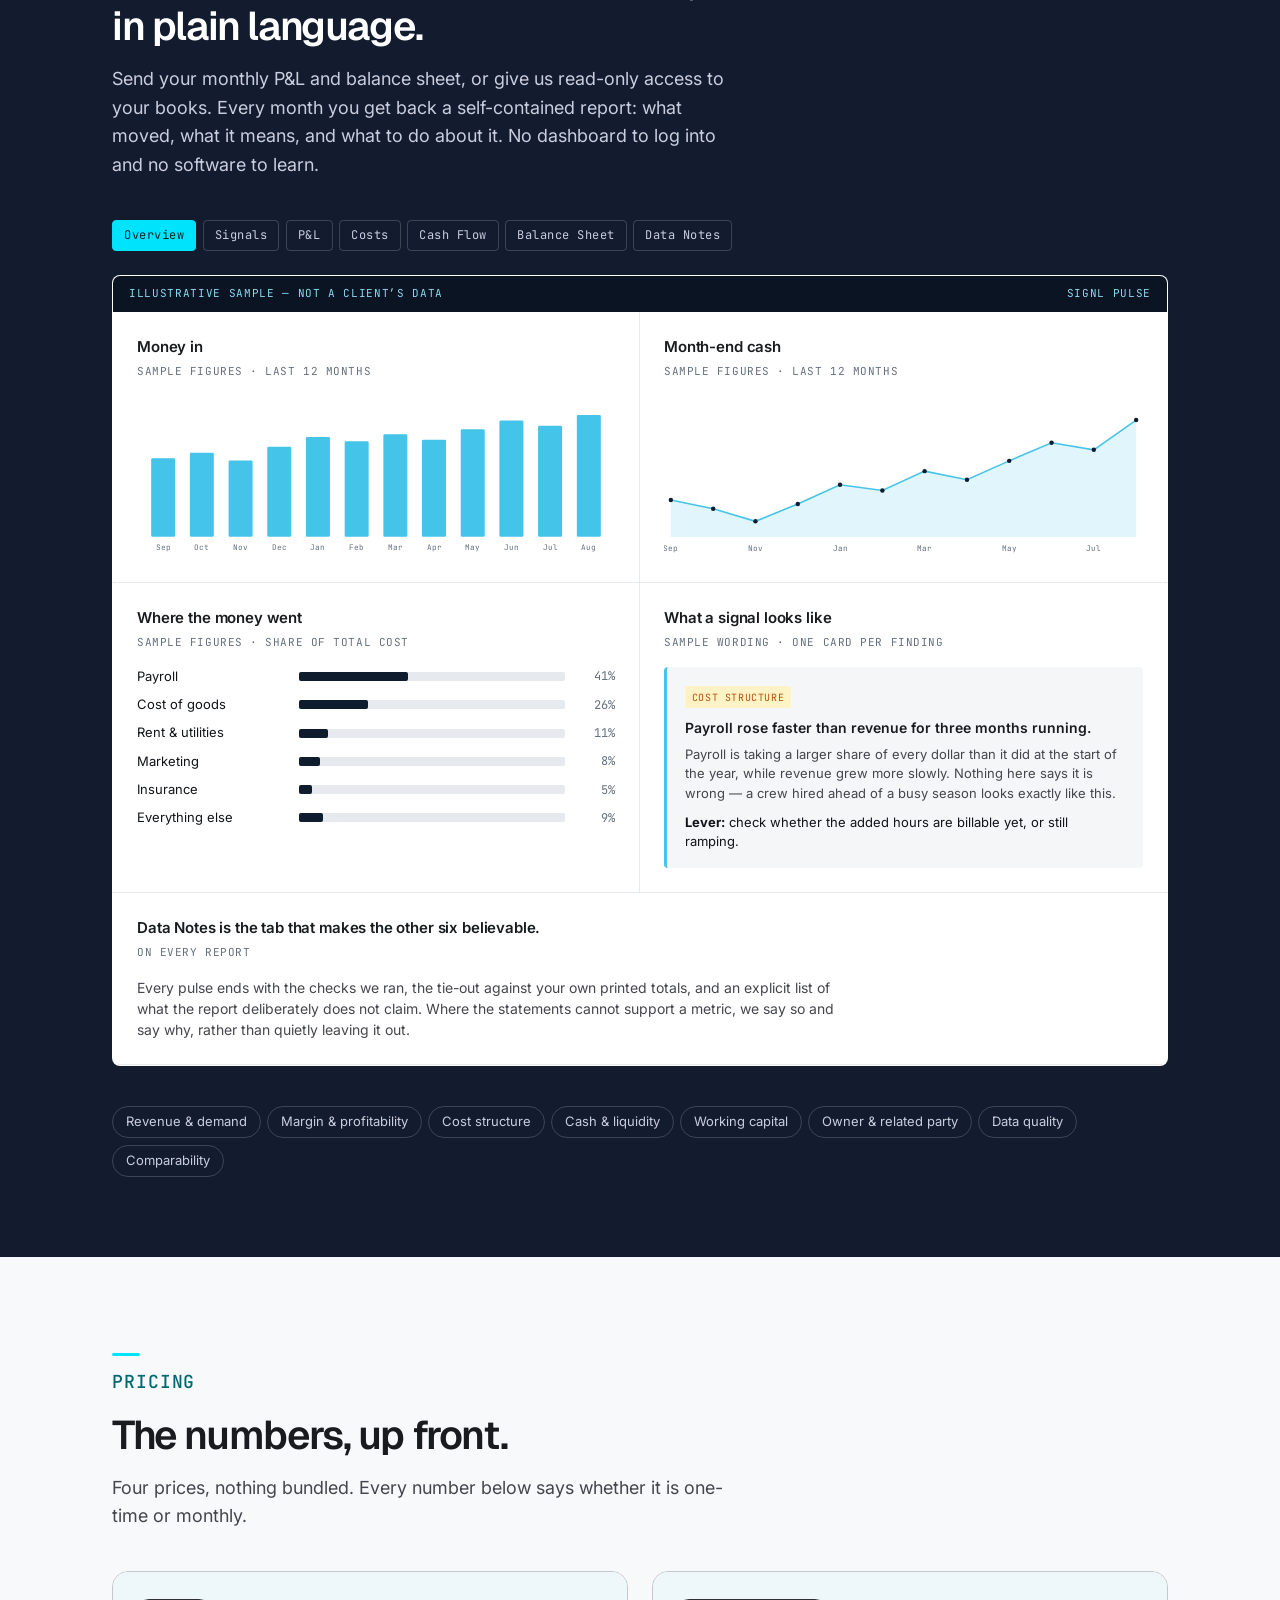
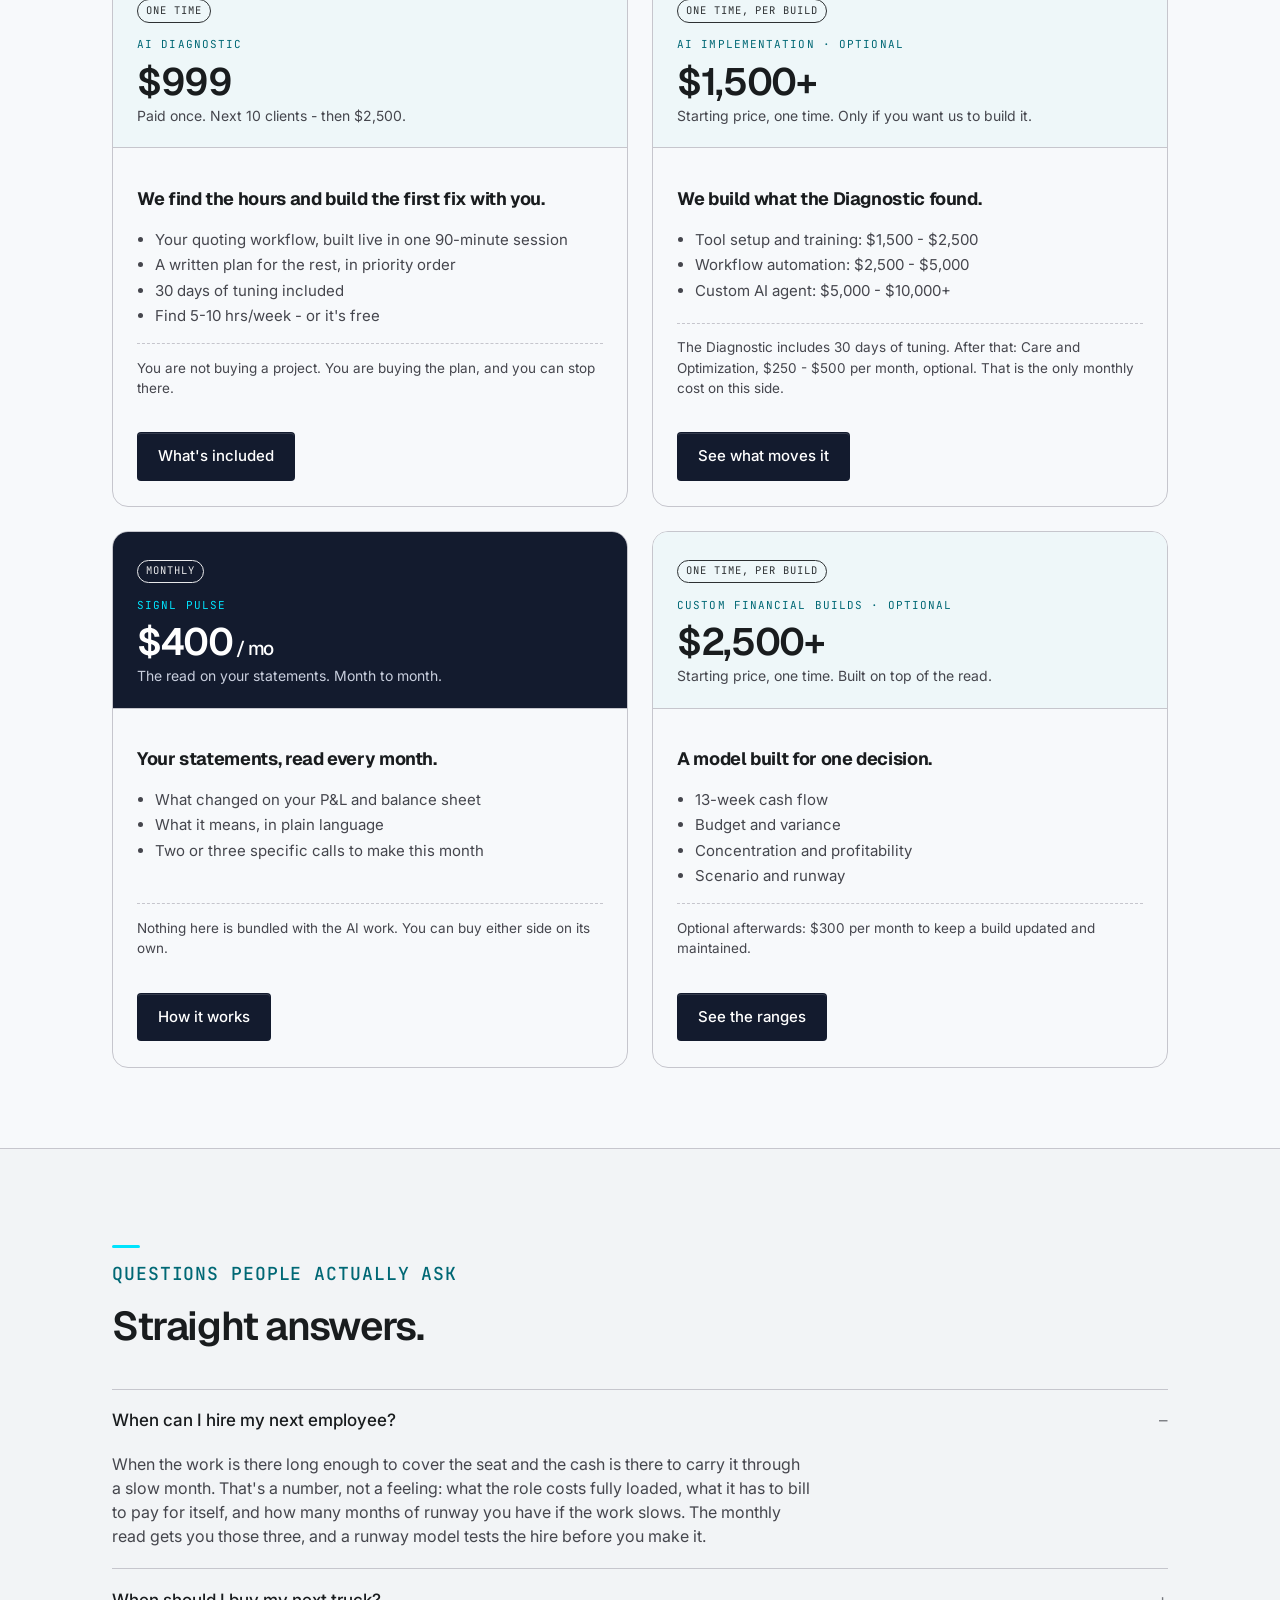
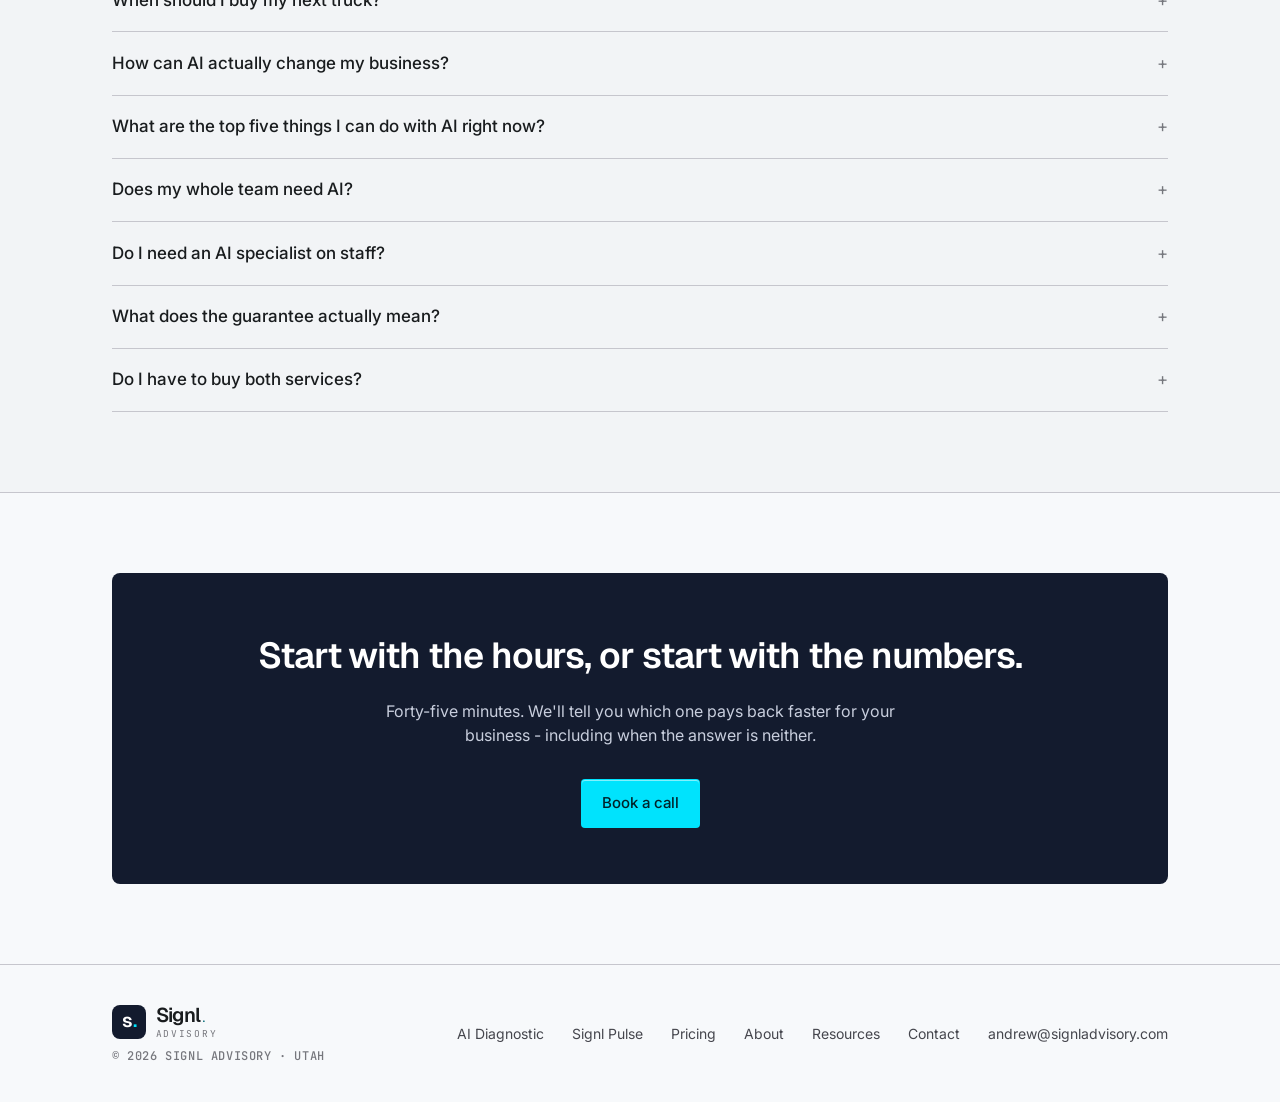
==== commit 975d1310: "Update index.html" ====
--- a/index.html
+++ b/index.html
@@ -108,7 +108,7 @@
           <div class="body">
             <p class="label" style="color:var(--signal-deep)">AI Diagnostic</p>
             <h3>Hand the repetitive work to AI.</h3>
-            <p>Every repeating task, matched to a specific tool, workflow or agent, with the steps and the hours it gives back.</p>
+            <p>We build your quoting workflow with you, live, and hand it over working - then map every other repeating task to a tool, with the steps and the hours it gives back.</p>
             <span class="go">See the diagnostic &rarr;</span>
           </div>
         </a>
@@ -406,11 +406,11 @@
             <span class="tag">One time</span>
             <p class="kicker">AI Diagnostic</p>
             <div class="big">$999</div>
-            <div class="sub">Paid once. Nothing recurring.</div>
+            <div class="sub">Paid once. Next 10 clients - then $2,500.</div>
           </div>
           <div class="body">
-            <h3>We find the hours and show you how to take them back.</h3>
-            <ul><li>Two working sessions</li><li>A written plan your own team can run</li><li>Priority order and hours saved per task</li><li>Find 5-10 hrs/week - or it's free</li></ul>
+            <h3>We find the hours and build the first fix with you.</h3>
+            <ul><li>Your quoting workflow, built live in one 90-minute session</li><li>A written plan for the rest, in priority order</li><li>30 days of tuning included</li><li>Find 5-10 hrs/week - or it's free</li></ul>
             <p class="note">You are not buying a project. You are buying the plan, and you can stop there.</p>
             <div class="cta"><a class="btn btn-primary" href="ai.html">What's included</a></div>
           </div>
@@ -426,7 +426,7 @@
           <div class="body">
             <h3>We build what the Diagnostic found.</h3>
             <ul><li>Tool setup and training: $1,500 - $2,500</li><li>Workflow automation: $2,500 - $5,000</li><li>Custom AI agent: $5,000 - $10,000+</li></ul>
-            <p class="note">Optional after the build: care and tuning, $250 - $500 per month. That is the only monthly cost on this side.</p>
+            <p class="note">The Diagnostic includes 30 days of tuning. After that: Care and Optimization, $250 - $500 per month, optional. That is the only monthly cost on this side.</p>
             <div class="cta"><a class="btn btn-primary" href="pricing.html">See what moves it</a></div>
           </div>
         </div>
